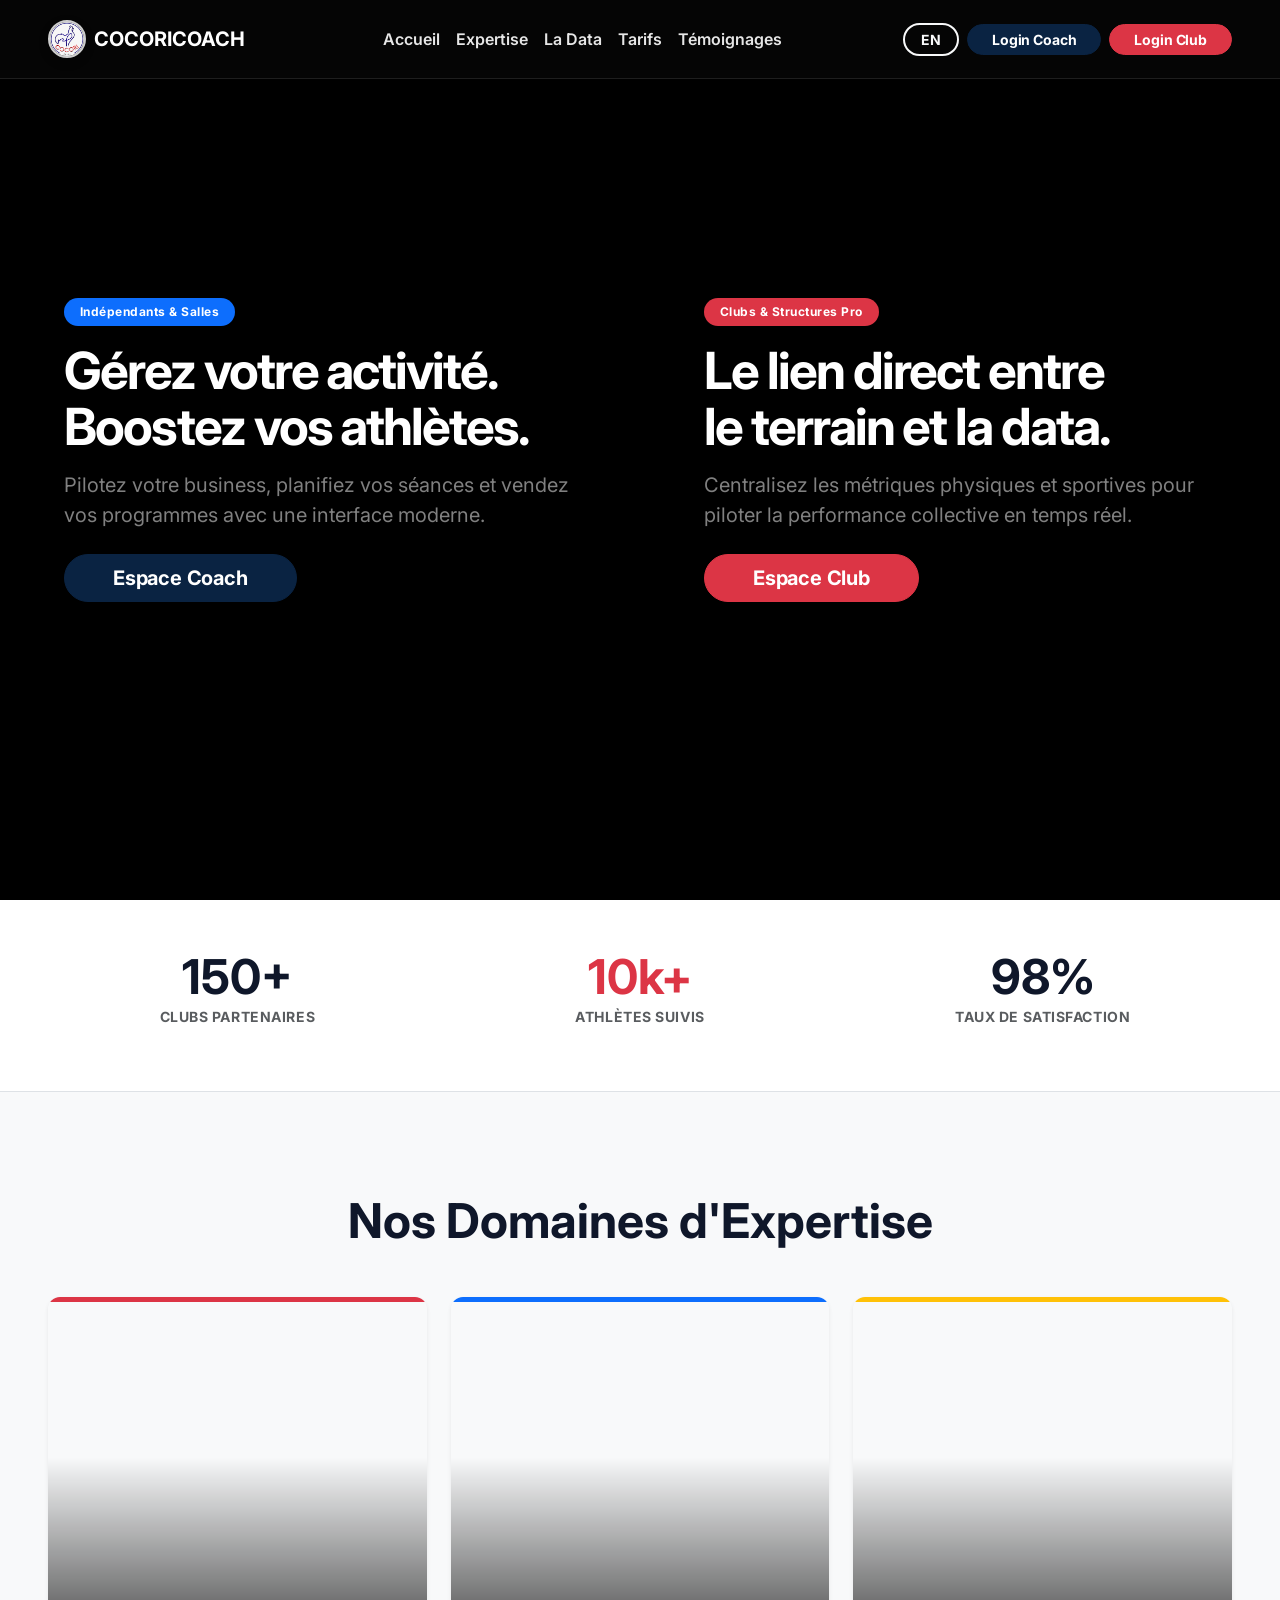
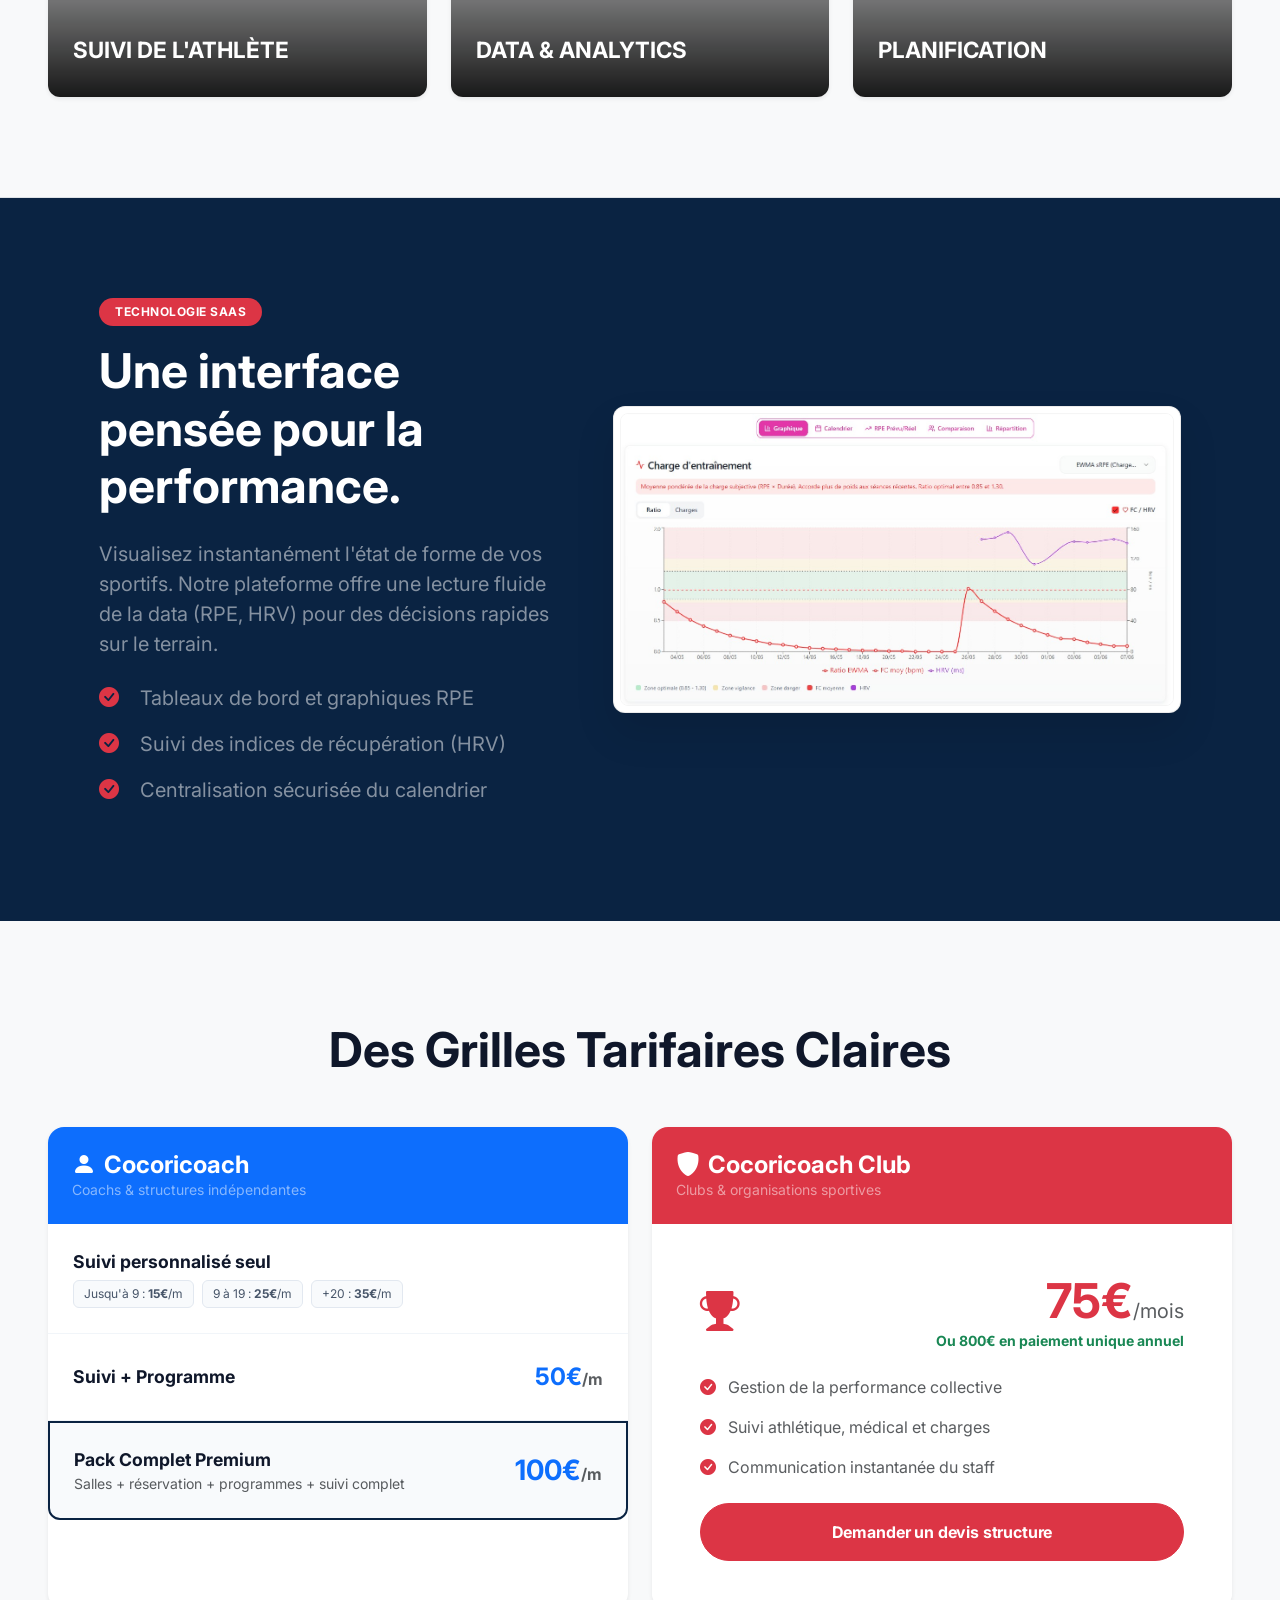
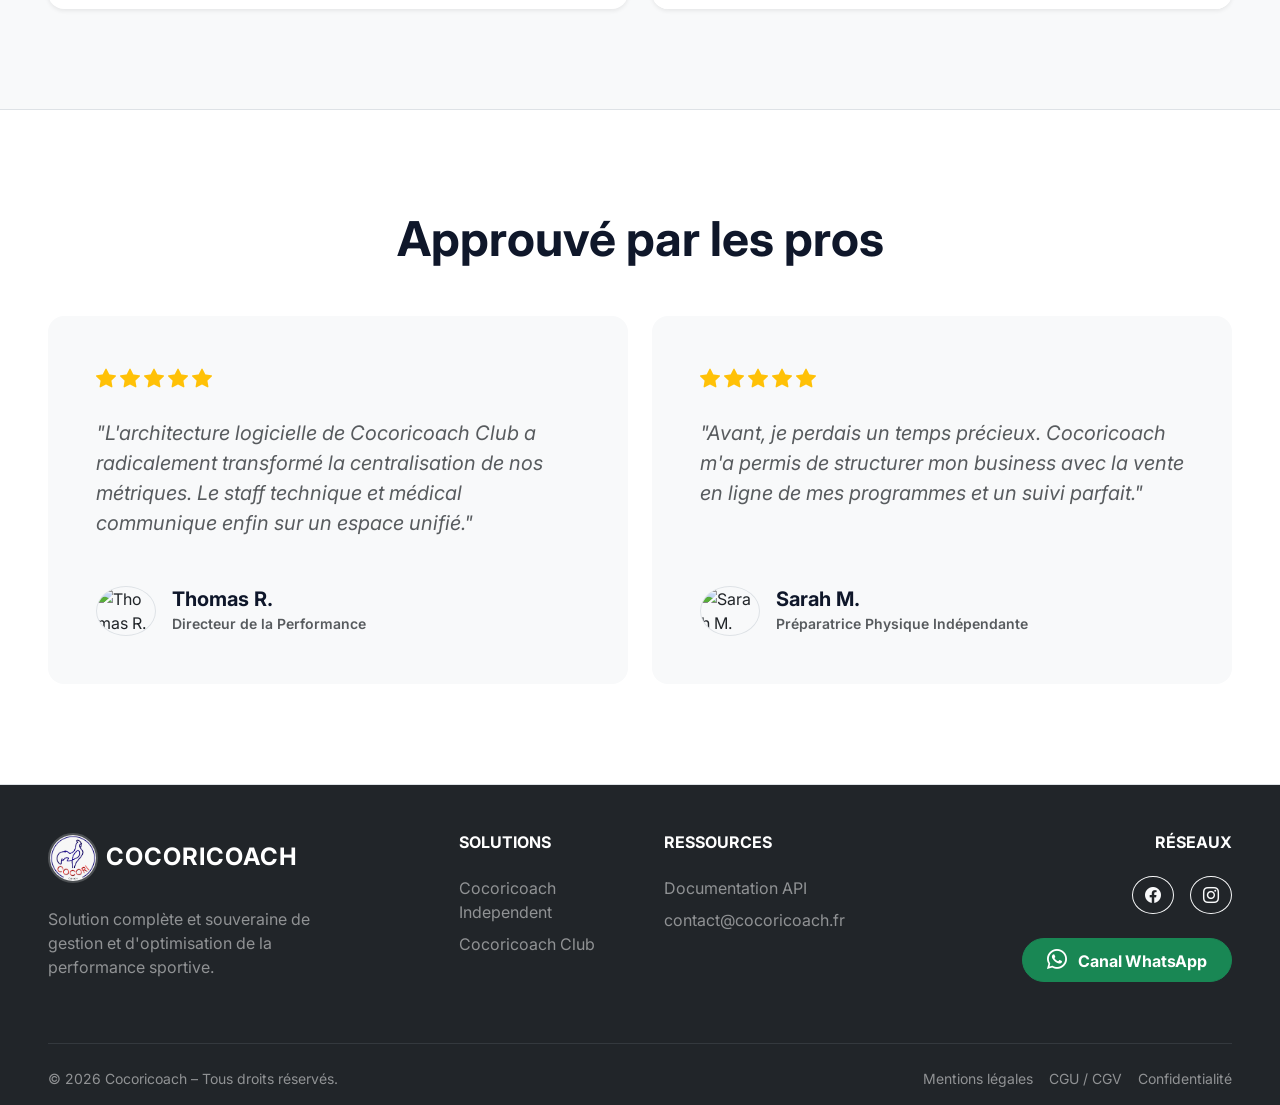
==== index.html @ 74b50252 "Update index.html" ====
<!doctype html>
<html lang="fr">
  <head>
    <meta charset="UTF-8" />
    <meta name="viewport" content="width=device-width, initial-scale=1.0" />
    <title>Cocoricoach – L'Élite de la Performance Sportive</title>
    <link href="https://cdn.jsdelivr.net/npm/bootstrap@5.3.3/dist/css/bootstrap.min.css" rel="stylesheet"/>
    <link rel="stylesheet" href="https://cdn.jsdelivr.net/npm/bootstrap-icons@1.11.3/font/bootstrap-icons.min.css"/>
    <link href="https://unpkg.com/aos@2.3.1/dist/aos.css" rel="stylesheet"/>
    <link rel="stylesheet" href="Cocoricoach.css"/>
  </head>
  <body data-bs-spy="scroll" data-bs-target="#navbar-example">
    <nav id="navbar-example" class="navbar navbar-expand-xl navbar-light fixed-top glass-nav">
      <div class="container-fluid px-4 px-lg-5">
        <a class="navbar-brand fw-bold d-flex align-items-center gap-2" href="#accueil">
          <img src="Cocoricoach_logo.jpeg" alt="Logo" height="38" class="navbar-logo rounded-circle"/>
          <span class="brand-text text-white">COCORICOACH</span>
        </a>
        <button class="navbar-toggler border-0 shadow-none" type="button" data-bs-toggle="collapse" data-bs-target="#navbarNav">
          <span class="navbar-toggler-icon"></span>
        </button>
        <div class="collapse navbar-collapse" id="navbarNav">
          <ul class="navbar-nav mx-auto fw-semibold">
            <li class="nav-item"><a class="nav-link" href="#accueil">Accueil</a></li>
            <li class="nav-item"><a class="nav-link" href="#expertise">Expertise</a></li>
            <li class="nav-item"><a class="nav-link" href="#dashboard">La Data</a></li>
            <li class="nav-item"><a class="nav-link" href="#pricing">Tarifs</a></li>
            <li class="nav-item"><a class="nav-link" href="#temoignages">Témoignages</a></li>
          </ul>
          <div class="d-flex align-items-center gap-2 mt-3 mt-xl-0 flex-wrap">
            <button class="btn btn-outline-dark btn-sm rounded-pill fw-bold px-3 border-2 d-xl-none d-block">FR | EN</button>
            <button class="btn btn-outline-light btn-sm rounded-pill fw-bold px-3 border-2 d-none d-xl-block" id="langToggle">EN</button>
            <a href="https://cocoricoach.com/" target="_blank" class="btn btn-primary rounded-pill px-4 btn-france btn-sm fw-bold">Login Coach</a>
            <a href="https://cocoricoachclub.com/auth" target="_blank" class="btn btn-danger rounded-pill px-4 btn-sm fw-bold">Login Club</a>
          </div>
        </div>
      </div>
    </nav>

    <section id="accueil" class="portal-hero-container">
      <div class="portal-wing">
        <video playsinline autoplay muted loop class="portal-bg-video">
          <source src="Video_Coach.mp4" type="video/mp4" />
        </video>
        <div class="overlay-dark"></div>
        <div class="portal-wing-content">
          <span class="badge bg-primary text-white rounded-pill px-3 py-2 mb-3 tracking-wide">Indépendants & Salles</span>
          <h2 class="fw-bold text-white mb-3 hero-headline">Gérez votre activité.<br />Boostez vos athlètes.</h2>
          <p class="fs-5 text-white-50 mb-4 description-text">Pilotez votre business, planifiez vos séances et vendez vos programmes avec une interface moderne.</p>
          <a href="page-cocoricoach.html" class="btn btn-primary btn-lg rounded-pill px-5 fw-bold btn-france">Espace Coach</a>
        </div>
      </div>

      <div class="portal-wing">
        <video playsinline autoplay muted loop class="portal-bg-video">
          <source src="Video1.mp4" type="video/mp4" />
        </video>
        <div class="overlay-dark"></div>
        <div class="portal-wing-content">
          <span class="badge bg-danger text-white rounded-pill px-3 py-2 mb-3 tracking-wide">Clubs & Structures Pro</span>
          <h2 class="fw-bold text-white mb-3 hero-headline">Le lien direct entre<br />le terrain et la data.</h2>
          <p class="fs-5 text-white-50 mb-4 description-text">Centralisez les métriques physiques et sportives pour piloter la performance collective en temps réel.</p>
          <a href="page-cocoricoach-club.html" class="btn btn-danger btn-lg rounded-pill px-5 fw-bold">Espace Club</a>
        </div>
      </div>
    </section>

    <section class="py-5 bg-white border-bottom">
      <div class="container-fluid px-4 px-lg-5">
        <div class="row g-4 text-center justify-content-center">
          <div class="col-md-4 col-sm-6" data-aos="zoom-in">
            <h3 class="display-5 fw-bold text-primary-dark mb-0">150+</h3>
            <p class="text-muted text-uppercase tracking-wide small fw-bold">Clubs Partenaires</p>
          </div>
          <div class="col-md-4 col-sm-6" data-aos="zoom-in" data-aos-delay="100">
            <h3 class="display-5 fw-bold text-danger mb-0">10k+</h3>
            <p class="text-muted text-uppercase tracking-wide small fw-bold">Athlètes Suivis</p>
          </div>
          <div class="col-md-4 col-sm-6" data-aos="zoom-in" data-aos-delay="200">
            <h3 class="display-5 fw-bold text-primary-dark mb-0">98%</h3>
            <p class="text-muted text-uppercase tracking-wide small fw-bold">Taux de Satisfaction</p>
          </div>
        </div>
      </div>
    </section>

    <section id="expertise" class="py-6 bg-light border-bottom">
      <div class="container-fluid px-4 px-lg-5">
        <div class="text-center mb-5 mx-auto max-width-text" data-aos="fade-up">
          <h2 class="display-5 fw-bold text-primary-dark">Nos Domaines d'Expertise</h2>
        </div>
        <div class="row g-4 justify-content-center">
          <div class="col-xl-4 col-md-6" data-aos="fade-up">
            <div class="catapult-card shadow-sm" style="background-image: url(&quot;https://images.unsplash.com/photo-1518622358385-8ea7d0794bf6?q=80&w=800&auto=format&fit=crop&quot;);">
              <div class="catapult-border bg-danger"></div>
              <div class="catapult-gradient"></div>
              <h4 class="catapult-title">SUIVI DE L'ATHLÈTE</h4>
            </div>
          </div>
          <div class="col-xl-4 col-md-6" data-aos="fade-up" data-aos-delay="100">
            <div class="catapult-card shadow-sm" style="background-image: url(&quot;https://images.unsplash.com/photo-1551288049-bebda4e38f71?q=80&w=800&auto=format&fit=crop&quot;);">
              <div class="catapult-border bg-primary"></div>
              <div class="catapult-gradient"></div>
              <h4 class="catapult-title">DATA & ANALYTICS</h4>
            </div>
          </div>
          <div class="col-xl-4 col-md-6" data-aos="fade-up" data-aos-delay="200">
            <div class="catapult-card shadow-sm" style="background-image: url(&quot;https://images.unsplash.com/photo-1526232761682-d26e03ac148e?q=80&w=800&auto=format&fit=crop&quot;);">
              <div class="catapult-border bg-warning"></div>
              <div class="catapult-gradient"></div>
              <h4 class="catapult-title">PLANIFICATION</h4>
            </div>
          </div>
        </div>
      </div>
    </section>

    <section id="dashboard" class="py-6 text-white" style="background-color: var(--primary-blue)">
      <div class="container-fluid px-4 px-lg-5">
        <div class="row align-items-center g-5 justify-content-center">
          <div class="col-xl-5 col-lg-6" data-aos="fade-right">
            <span class="badge bg-danger rounded-pill px-3 py-2 mb-3 text-uppercase tracking-wide">Technologie SaaS</span>
            <h2 class="display-5 fw-bold mb-4">Une interface pensée pour la performance.</h2>
            <p class="fs-5 text-white-50 mb-4">
              Visualisez instantanément l'état de forme de vos sportifs. Notre plateforme offre une lecture fluide de la data (RPE, HRV) pour des décisions rapides sur le terrain.
            </p>
            <ul class="list-unstyled text-white-50 fs-5">
              <li class="mb-3"><i class="bi bi-check-circle-fill text-danger me-3"></i> Tableaux de bord et graphiques RPE</li>
              <li class="mb-3"><i class="bi bi-check-circle-fill text-danger me-3"></i> Suivi des indices de récupération (HRV)</li>
              <li><i class="bi bi-check-circle-fill text-danger me-3"></i> Centralisation sécurisée du calendrier</li>
            </ul>
          </div>
          <div class="col-xl-6 col-lg-6" data-aos="fade-left">
            <div class="dashboard-mockup">
              <img src="Images/dashboard-rpe.jpg" class="img-fluid" alt="Dashboard RPE Analytics"/>
            </div>
          </div>
        </div>
      </div>
    </section>

    <section id="pricing" class="py-6 bg-light border-bottom">
      <div class="container-fluid px-4 px-lg-5">
        <div class="text-center mb-5 mx-auto" data-aos="fade-up">
          <h2 class="display-5 fw-bold text-primary-dark">Des Grilles Tarifaires Claires</h2>
        </div>
        <div class="row g-4 justify-content-center align-items-stretch">
          <div class="col-xl-6 col-lg-12" data-aos="fade-right">
            <div class="card border-0 shadow-sm rounded-4 h-100 overflow-hidden">
              <div class="pricing-col-header bg-primary p-4 text-white">
                <h3 class="fw-bold fs-4 mb-0"><i class="bi bi-person-fill me-2"></i>Cocoricoach</h3>
                <p class="mb-0 text-white-50 small">Coachs & structures indépendantes</p>
              </div>
              <div class="card-body p-0">
                <div class="pricing-row-item">
                  <div>
                    <div class="pricing-row-name">Suivi personnalisé seul</div>
                    <div class="pricing-athlete-badges">
                      <span>Jusqu'à 9 : <strong>15€</strong>/m</span>
                      <span>9 à 19 : <strong>25€</strong>/m</span>
                      <span>+20 : <strong>35€</strong>/m</span>
                    </div>
                  </div>
                </div>
                <div class="pricing-row-item">
                  <div><div class="pricing-row-name">Suivi + Programme</div></div>
                  <div class="fs-4 fw-bold text-primary">50€<span class="fs-6 text-muted font-normal">/m</span></div>
                </div>
                <div class="pricing-row-item pricing-row-featured p-4">
                  <div>
                    <div class="pricing-row-name text-primary-dark">Pack Complet Premium</div>
                    <div class="text-muted small">Salles + réservation + programmes + suivi complet</div>
                  </div>
                  <div class="fs-3 fw-bold text-primary">100€<span class="fs-6 text-muted font-normal">/m</span></div>
                </div>
              </div>
            </div>
          </div>

          <div class="col-xl-6 col-lg-12" data-aos="fade-left">
            <div class="card border-0 shadow-sm rounded-4 h-100 overflow-hidden">
              <div class="pricing-col-header bg-danger p-4 text-white">
                <h3 class="fw-bold fs-4 mb-0"><i class="bi bi-shield-fill me-2"></i>Cocoricoach Club</h3>
                <p class="mb-0 text-white-50 small">Clubs & organisations sportives</p>
              </div>
              <div class="p-5 bg-white d-flex flex-column h-100 justify-content-between">
                <div>
                  <div class="d-flex align-items-center justify-content-between flex-wrap mb-4">
                    <div class="fs-1 text-danger"><i class="bi bi-trophy-fill"></i></div>
                    <div class="text-xl-end text-start">
                      <h4 class="display-5 fw-bold text-danger mb-0">75€<span class="fs-5 text-muted fw-normal">/mois</span></h4>
                      <p class="text-success small fw-bold mb-0">Ou 800€ en paiement unique annuel</p>
                    </div>
                  </div>
                  <ul class="list-unstyled text-muted fs-6 mb-4">
                    <li class="mb-3"><i class="bi bi-check-circle-fill text-danger me-2"></i> Gestion de la performance collective</li>
                    <li class="mb-3"><i class="bi bi-check-circle-fill text-danger me-2"></i> Suivi athlétique, médical et charges</li>
                    <li><i class="bi bi-check-circle-fill text-danger me-2"></i> Communication instantanée du staff</li>
                  </ul>
                </div>
                <a href="#contact" class="btn btn-danger rounded-pill w-100 py-3 fw-bold">Demander un devis structure</a>
              </div>
            </div>
          </div>
        </div>
      </div>
    </section>

    <section id="temoignages" class="py-6 bg-white border-bottom">
      <div class="container-fluid px-4 px-lg-5">
        <div class="text-center mb-5 mx-auto" data-aos="fade-up">
          <h2 class="display-5 fw-bold text-primary-dark">Approuvé par les pros</h2>
        </div>
        <div class="row g-4">
          <div class="col-lg-6" data-aos="zoom-in">
            <div class="card border-0 bg-light p-5 h-100 rounded-4 testimonial-card">
              <div class="d-flex mb-4 text-warning fs-5">
                <i class="bi bi-star-fill me-1"></i><i class="bi bi-star-fill me-1"></i><i class="bi bi-star-fill me-1"></i><i class="bi bi-star-fill me-1"></i><i class="bi bi-star-fill"></i>
              </div>
              <p class="fst-italic text-muted fs-5 mb-5">
                "L'architecture logicielle de Cocoricoach Club a radicalement transformé la centralisation de nos métriques. Le staff technique et médical communique enfin sur un espace unifié."
              </p>
              <div class="d-flex align-items-center mt-auto">
                <img src="https://images.unsplash.com/photo-1500648767791-00dcc994a43e?w=120&h=120&fit=crop" class="rounded-circle me-3 border" width="60" alt="Thomas R."/>
                <div>
                  <h6 class="mb-0 fw-bold fs-5 text-primary-dark">Thomas R.</h6>
                  <span class="text-muted small fw-semibold">Directeur de la Performance</span>
                </div>
              </div>
            </div>
          </div>
          <div class="col-lg-6" data-aos="zoom-in" data-aos-delay="100">
            <div class="card border-0 bg-light p-5 h-100 rounded-4 testimonial-card">
              <div class="d-flex mb-4 text-warning fs-5">
                <i class="bi bi-star-fill me-1"></i><i class="bi bi-star-fill me-1"></i><i class="bi bi-star-fill me-1"></i><i class="bi bi-star-fill me-1"></i><i class="bi bi-star-fill"></i>
              </div>
              <p class="fst-italic text-muted fs-5 mb-5">
                "Avant, je perdais un temps précieux. Cocoricoach m'a permis de structurer mon business avec la vente en ligne de mes programmes et un suivi parfait."
              </p>
              <div class="d-flex align-items-center mt-auto">
                <img src="https://images.unsplash.com/photo-1494790108377-be9c29b29330?w=120&h=120&fit=crop" class="rounded-circle me-3 border" width="60" alt="Sarah M."/>
                <div>
                  <h6 class="mb-0 fw-bold fs-5 text-primary-dark">Sarah M.</h6>
                  <span class="text-muted small fw-semibold">Préparatrice Physique Indépendante</span>
                </div>
              </div>
            </div>
          </div>
        </div>
      </div>
    </section>

    <footer id="contact" class="bg-dark text-white pt-5 pb-3">
      <div class="container-fluid px-4 px-lg-5">
        <div class="row mb-5 g-5">
          <div class="col-xl-4">
            <div class="d-flex align-items-center gap-2 mb-4">
              <img src="Cocoricoach_logo.jpeg" alt="Logo" height="50" class="rounded-circle footer-logo"/>
              <h4 class="fw-bold text-white mb-0 tracking-wide">COCORICOACH</h4>
            </div>
            <p class="text-white-50 pe-xl-5">Solution complète et souveraine de gestion et d'optimisation de la performance sportive.</p>
          </div>
          <div class="col-xl-2 col-md-4 col-sm-6">
            <h6 class="fw-bold mb-4 text-uppercase tracking-wider text-white">Solutions</h6>
            <ul class="list-unstyled">
              <li class="mb-2"><a href="page-cocoricoach.html" class="text-white-50 text-decoration-none">Cocoricoach Independent</a></li>
              <li class="mb-2"><a href="page-cocoricoach-club.html" class="text-white-50 text-decoration-none">Cocoricoach Club</a></li>
            </ul>
          </div>
          <div class="col-xl-2 col-md-4 col-sm-6">
            <h6 class="fw-bold mb-4 text-uppercase tracking-wider text-white">Ressources</h6>
            <ul class="list-unstyled">
              <li class="mb-2"><a href="#" class="text-white-50 text-decoration-none">Documentation API</a></li>
              <li class="mb-2"><a href="mailto:contact@cocoricoach.fr" class="text-white-50 text-decoration-none">contact@cocoricoach.fr</a></li>
            </ul>
          </div>
          <div class="col-xl-4 col-md-4 col-sm-12 text-xl-end">
            <h6 class="fw-bold mb-4 text-uppercase tracking-wider text-white">Réseaux</h6>
            <div class="d-flex gap-3 mb-4 justify-content-xl-end">
              <a href="#" class="btn btn-outline-light rounded-circle"><i class="bi bi-facebook"></i></a>
              <a href="#" class="btn btn-outline-light rounded-circle"><i class="bi bi-instagram"></i></a>
            </div>
            <a href="https://wa.me/33600000000" target="_blank" class="btn btn-success rounded-pill px-4 fw-bold">
              <i class="bi bi-whatsapp me-2 fs-5"></i> Canal WhatsApp
            </a>
          </div>
        </div>
        <hr class="border-secondary opacity-25" />
        <div class="d-flex flex-column flex-md-row justify-content-between align-items-center gap-3 mt-4 text-white-50 small">
          <p class="mb-0">© 2026 Cocoricoach – Tous droits réservés.</p>
          <div class="d-flex gap-3 flex-wrap">
            <a href="#" class="text-white-50 text-decoration-none">Mentions légales</a>
            <a href="#" class="text-white-50 text-decoration-none">CGU / CGV</a>
            <a href="#" class="text-white-50 text-decoration-none">Confidentialité</a>
          </div>
        </div>
      </div>
    </footer>

    <script src="https://cdn.jsdelivr.net/npm/bootstrap@5.3.3/dist/js/bootstrap.bundle.min.js"></script>
    <script src="https://unpkg.com/aos@2.3.1/dist/aos.js"></script>
    <script src="script.js"></script>
  </body>
</html>
---- Cocoricoach.css ----
/* ============ ARCHITECTURE SAAS PREMIUM ============ */
@import url("https://fonts.googleapis.com/css2?family=Inter:wght@300;400;500;600;700;800&display=swap");

:root {
  --primary-blue: #0a2342;
  --primary-red: #c8102e;
  --primary-dark: #0f172a;
  --font-main: "Inter", sans-serif;
  --transition-smooth: all 0.3s ease;
}

body {
  font-family: var(--font-main);
  color: #334155;
  background-color: #f8fafc;
  overflow-x: hidden;
  -webkit-font-smoothing: antialiased;
}

.py-6 {
  padding: 100px 0;
}
.text-primary-dark {
  color: var(--primary-dark) !important;
}
.tracking-wide {
  letter-spacing: 0.04em;
}
.max-width-text {
  max-width: 750px;
}

/* ============ BOUTONS ============ */
.btn {
  letter-spacing: -0.01em;
  transition: var(--transition-smooth);
}
.btn-france {
  background-color: var(--primary-blue);
  border-color: var(--primary-blue);
  color: white;
}
.btn-france:hover {
  background-color: #051324 !important;
  color: white !important;
  transform: translateY(-2px);
  box-shadow: 0 8px 20px rgba(10, 35, 66, 0.2);
}
.btn-danger:hover {
  background-color: #940c22 !important;
  transform: translateY(-2px);
  box-shadow: 0 8px 20px rgba(200, 16, 46, 0.2);
}

/* ============ NAVBAR ============ */
.glass-nav {
  background: rgba(255, 255, 255, 0.02);
  backdrop-filter: blur(15px);
  border-bottom: 1px solid rgba(255, 255, 255, 0.1);
  padding: 15px 0;
  transition: var(--transition-smooth);
}
.glass-nav .nav-link {
  color: rgba(255, 255, 255, 0.9) !important;
}
.glass-nav .nav-link:hover {
  color: white !important;
}
.navbar.bg-white {
  padding: 12px 0;
  border-bottom: 1px solid rgba(0, 0, 0, 0.05);
}
.navbar-logo {
  border: 2px solid rgba(255, 255, 255, 0.8);
  box-shadow: 0 4px 12px rgba(0, 0, 0, 0.1);
}

/* ============ PORTAIL ACCUEIL (RESPONSIVE SPLIT SCREEN) ============ */
.portal-hero-container {
  height: 100vh;
  min-height: 650px;
  background-color: #000;
  display: flex;
  flex-direction: row;
}

.portal-wing {
  height: 100%;
  flex: 1;
  display: flex;
  align-items: center;
  justify-content: center;
  transition: flex var(--transition-smooth);
  position: relative;
  overflow: hidden;
}

.portal-bg-video,
.hero-canvas-video {
  position: absolute;
  top: 50%;
  left: 50%;
  min-width: 100%;
  min-height: 100%;
  transform: translate(-50%, -50%);
  object-fit: cover;
  z-index: 0;
}

.overlay-dark {
  position: absolute;
  inset: 0;
  background: linear-gradient(
    to bottom,
    rgba(0, 0, 0, 0.2) 0%,
    rgba(0, 0, 0, 0.8) 100%
  );
  z-index: 1;
  transition: var(--transition-smooth);
}

.portal-wing-content {
  position: relative;
  z-index: 2;
  width: 100%;
  padding: 0 10%;
  text-align: left;
}

.hero-headline {
  font-size: clamp(2rem, 4vw, 3.5rem);
  line-height: 1.1;
  letter-spacing: -0.04em;
}

@media (min-width: 992px) {
  .portal-hero-container:hover .portal-wing:not(:hover) {
    flex: 0.85;
  }
  .portal-hero-container:hover .portal-wing:hover {
    flex: 1.15;
  }
  .portal-wing:hover .overlay-dark {
    opacity: 0.6;
  }
}

/* ============ EXPERTISE & MOCKUPS ============ */
.catapult-card {
  height: 400px;
  background-size: cover;
  background-position: center;
  position: relative;
  border-radius: 12px;
  overflow: hidden;
}
.catapult-gradient {
  position: absolute;
  inset: 0;
  background: linear-gradient(
    to top,
    rgba(0, 0, 0, 0.9) 0%,
    rgba(0, 0, 0, 0) 60%
  );
}
.catapult-title {
  position: absolute;
  bottom: 25px;
  left: 25px;
  right: 25px;
  color: white;
  font-weight: 700;
  font-size: 1.4rem;
  z-index: 2;
}
/* Petite barre colorée en haut de chaque carte expertise */
.catapult-border {
  position: absolute;
  top: 0;
  left: 0;
  right: 0;
  height: 5px;
  z-index: 3;
}

/* Images de l'application réelles (Bordure pro SaaS) */
.dashboard-mockup {
  border-radius: 12px;
  background: #ffffff;
  padding: 6px;
  border: 1px solid rgba(0, 0, 0, 0.08);
  box-shadow: 0 20px 40px rgba(0, 0, 0, 0.1);
  transition: var(--transition-smooth);
}
.dashboard-mockup img {
  border-radius: 8px;
  border: 1px solid rgba(0, 0, 0, 0.04);
  width: 100%;
  display: block;
}

/* ============ TARIFS RESPONSIVE ============ */
.pricing-col-header {
  border-radius: 12px 12px 0 0;
}
.pricing-row-item {
  display: flex;
  align-items: center;
  justify-content: space-between;
  gap: 15px;
  border-bottom: 1px solid #f1f5f9;
  background: white;
  padding: 25px;
}
.pricing-row-item:last-of-type {
  border-bottom: none;
  border-radius: 0 0 12px 12px;
}
.pricing-row-name {
  font-weight: 700;
  color: var(--primary-dark);
  font-size: 1.1rem;
}
.pricing-athlete-badges span {
  font-size: 0.75rem;
  color: #475569;
  background: #f8fafc;
  padding: 4px 10px;
  border-radius: 6px;
  border: 1px solid #e2e8f0;
  margin: 4px 4px 0 0;
  display: inline-block;
}
.pricing-row-featured {
  background: #f8fafc;
  border: 2px solid var(--primary-blue) !important;
}

/* ============ QUI SOMMES-NOUS PAGE ============ */
.founder-card {
  background: white;
  border-radius: 24px;
  padding: 40px 32px;
  text-align: center;
  box-shadow: 0 4px 24px rgba(0, 0, 0, 0.06);
  height: 100%;
  transition: transform 0.3s ease, box-shadow 0.3s ease;
}
.founder-card:hover {
  transform: translateY(-6px);
  box-shadow: 0 12px 32px rgba(0, 0, 0, 0.1);
}
.founder-avatar {
  width: 90px;
  height: 90px;
  border-radius: 50%;
  display: flex;
  align-items: center;
  justify-content: center;
  font-size: 1.8rem;
  font-weight: 800;
  color: white;
  margin: 0 auto;
}
.founder-avatar-blue {
  background: linear-gradient(135deg, var(--primary-blue), #0040c1);
}
.founder-avatar-red {
  background: linear-gradient(135deg, var(--primary-red), #c01b2a);
}
.solution-preview {
  border-radius: 24px;
  padding: 40px 32px;
  height: 100%;
  transition: transform 0.3s ease;
}
.solution-preview:hover {
  transform: translateY(-6px);
}
.solution-preview-blue {
  background: linear-gradient(135deg, var(--primary-blue), #0040c1);
}
.solution-preview-red {
  background: linear-gradient(135deg, var(--primary-red), #c01b2a);
}
.solution-preview-icon {
  font-size: 2.5rem;
  color: rgba(255, 255, 255, 0.7);
  margin-bottom: 16px;
}
.bento-red {
  background: linear-gradient(135deg, var(--primary-red), #9c0c24) !important;
}

/* ============ FOOTER ============ */
.footer-logo {
  border: 2px solid rgba(255, 255, 255, 0.2);
  object-fit: cover;
}
.hover-white:hover {
  color: white !important;
}

/* ============ MEDIA QUERIES (MOBILES & TABLETTES) ============ */
@media (max-width: 991px) {
  .navbar-collapse {
    background: white;
    padding: 20px;
    border-radius: 12px;
    margin-top: 10px;
    box-shadow: 0 10px 25px rgba(0, 0, 0, 0.1);
  }
  .navbar-collapse .nav-link {
    color: var(--primary-dark) !important;
  }

  .portal-hero-container {
    flex-direction: column;
    height: auto;
  }
  .portal-wing {
    height: 60vh;
    min-height: 500px;
    width: 100%;
  }
  .portal-wing-content {
    text-align: center !important;
    padding: 0 5%;
  }
  .portal-wing-content .d-flex {
    justify-content: center !important;
  }

  .py-6 {
    padding: 60px 0;
  }
  .dashboard-mockup {
    margin-top: 30px;
  }
}

@media (max-width: 576px) {
  .pricing-row-item {
    flex-direction: column;
    align-items: flex-start;
  }
  .pricing-row-price {
    margin-top: 10px;
  }
}
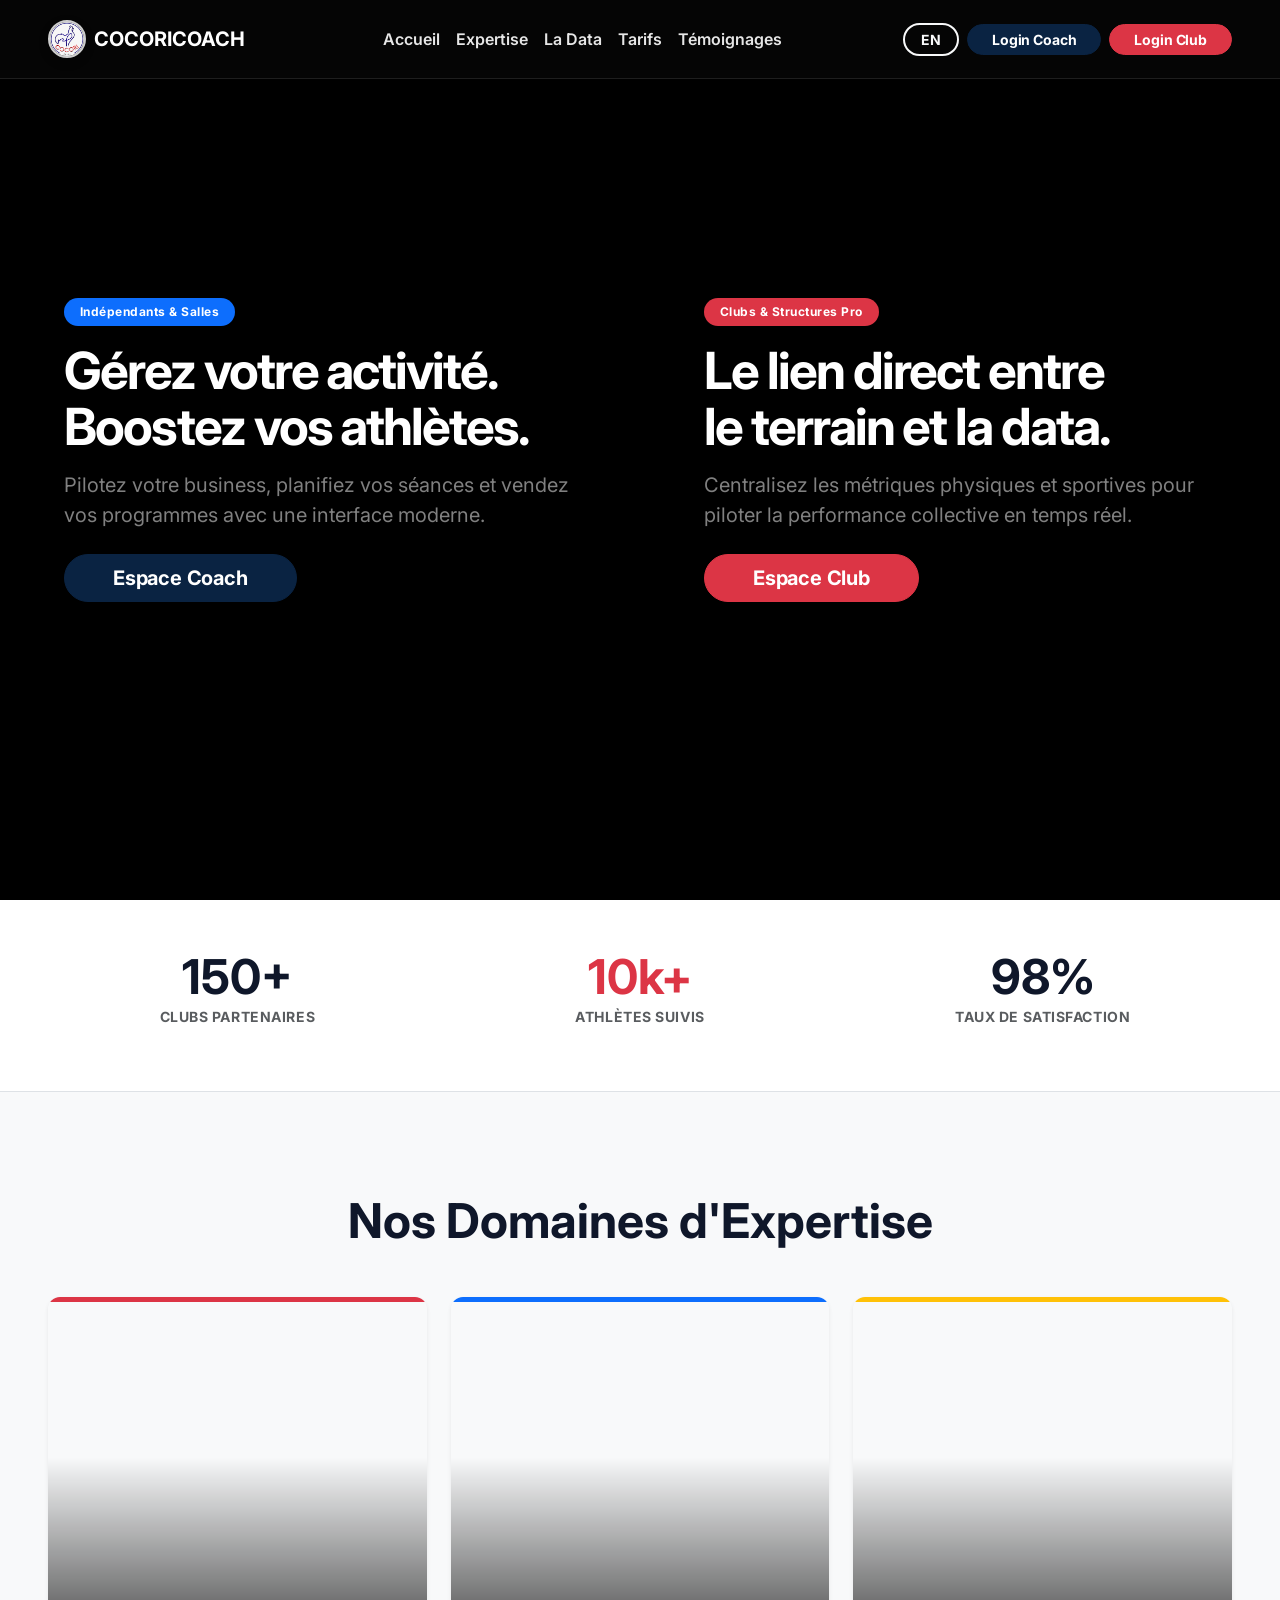
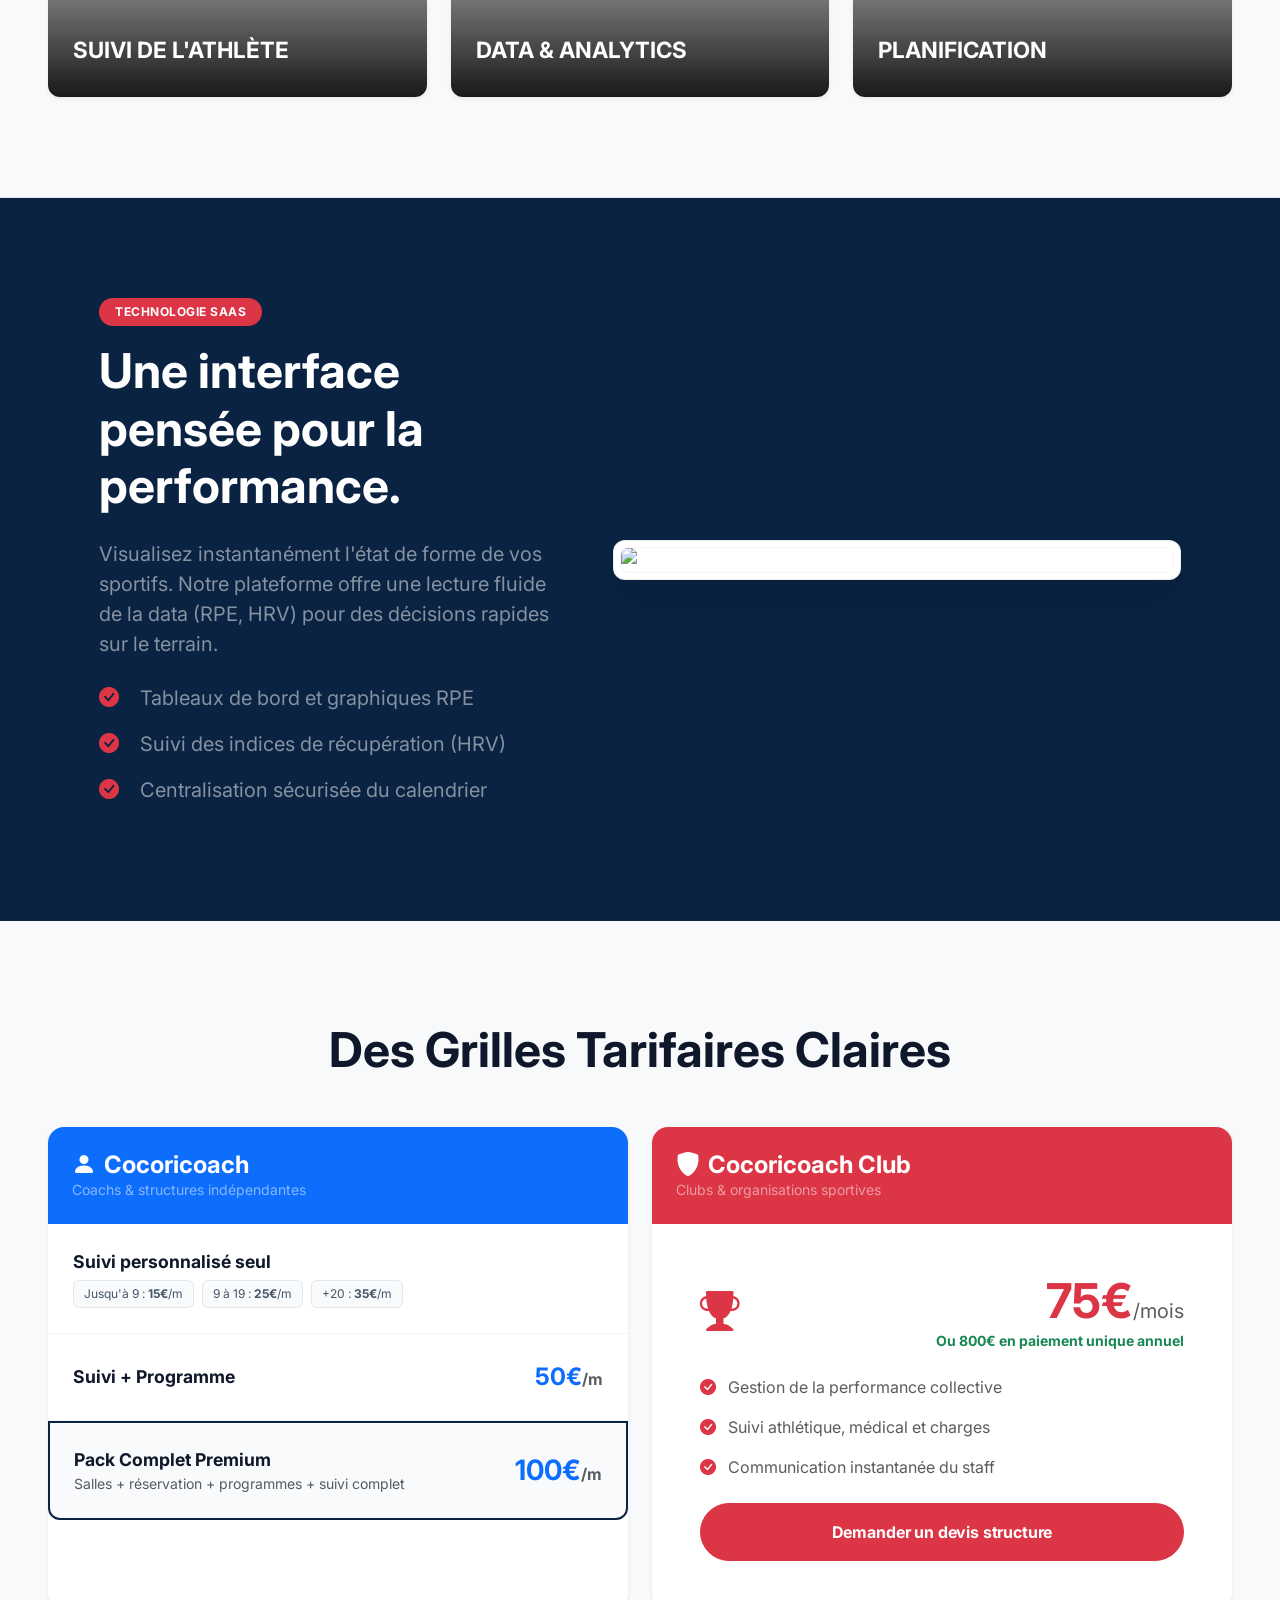
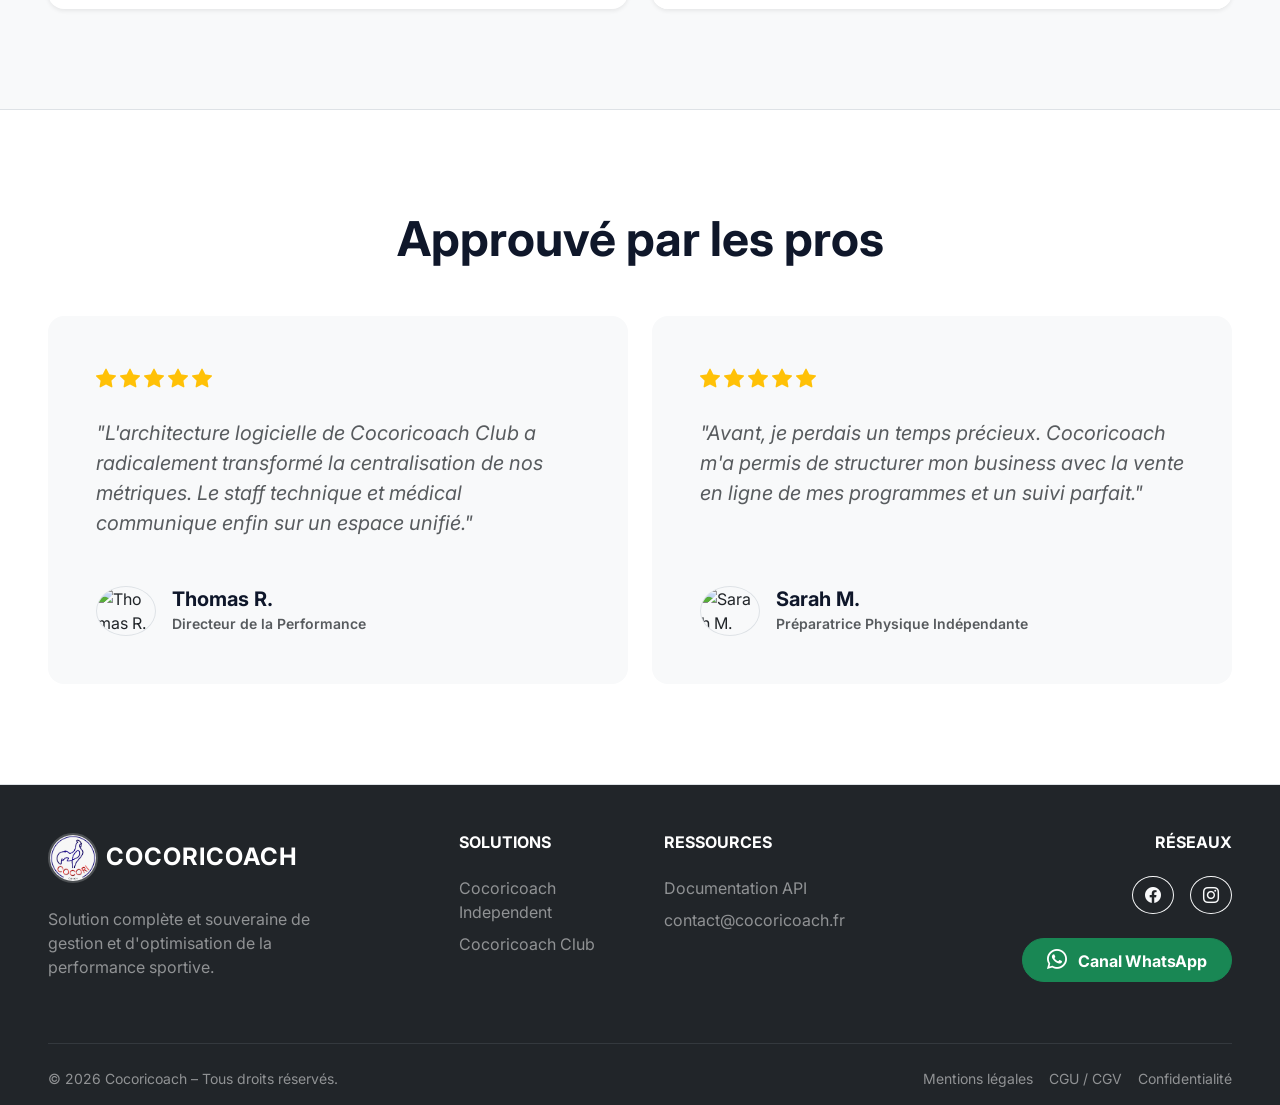
==== commit 159683a2: "Update index.html" ====
--- a/index.html
+++ b/index.html
@@ -132,7 +132,7 @@
           </div>
           <div class="col-xl-6 col-lg-6" data-aos="fade-left">
             <div class="dashboard-mockup">
-              <img src="Images/dashboard-rpe.jpg" class="img-fluid" alt="Dashboard RPE Analytics"/>
+              <img src="https://images.unsplash.com/photo-1551288049-bebda4e38f71?q=80&w=1000&auto=format&fit=crop" class="img-fluid" alt="Dashboard Analytics"/>
             </div>
           </div>
         </div>
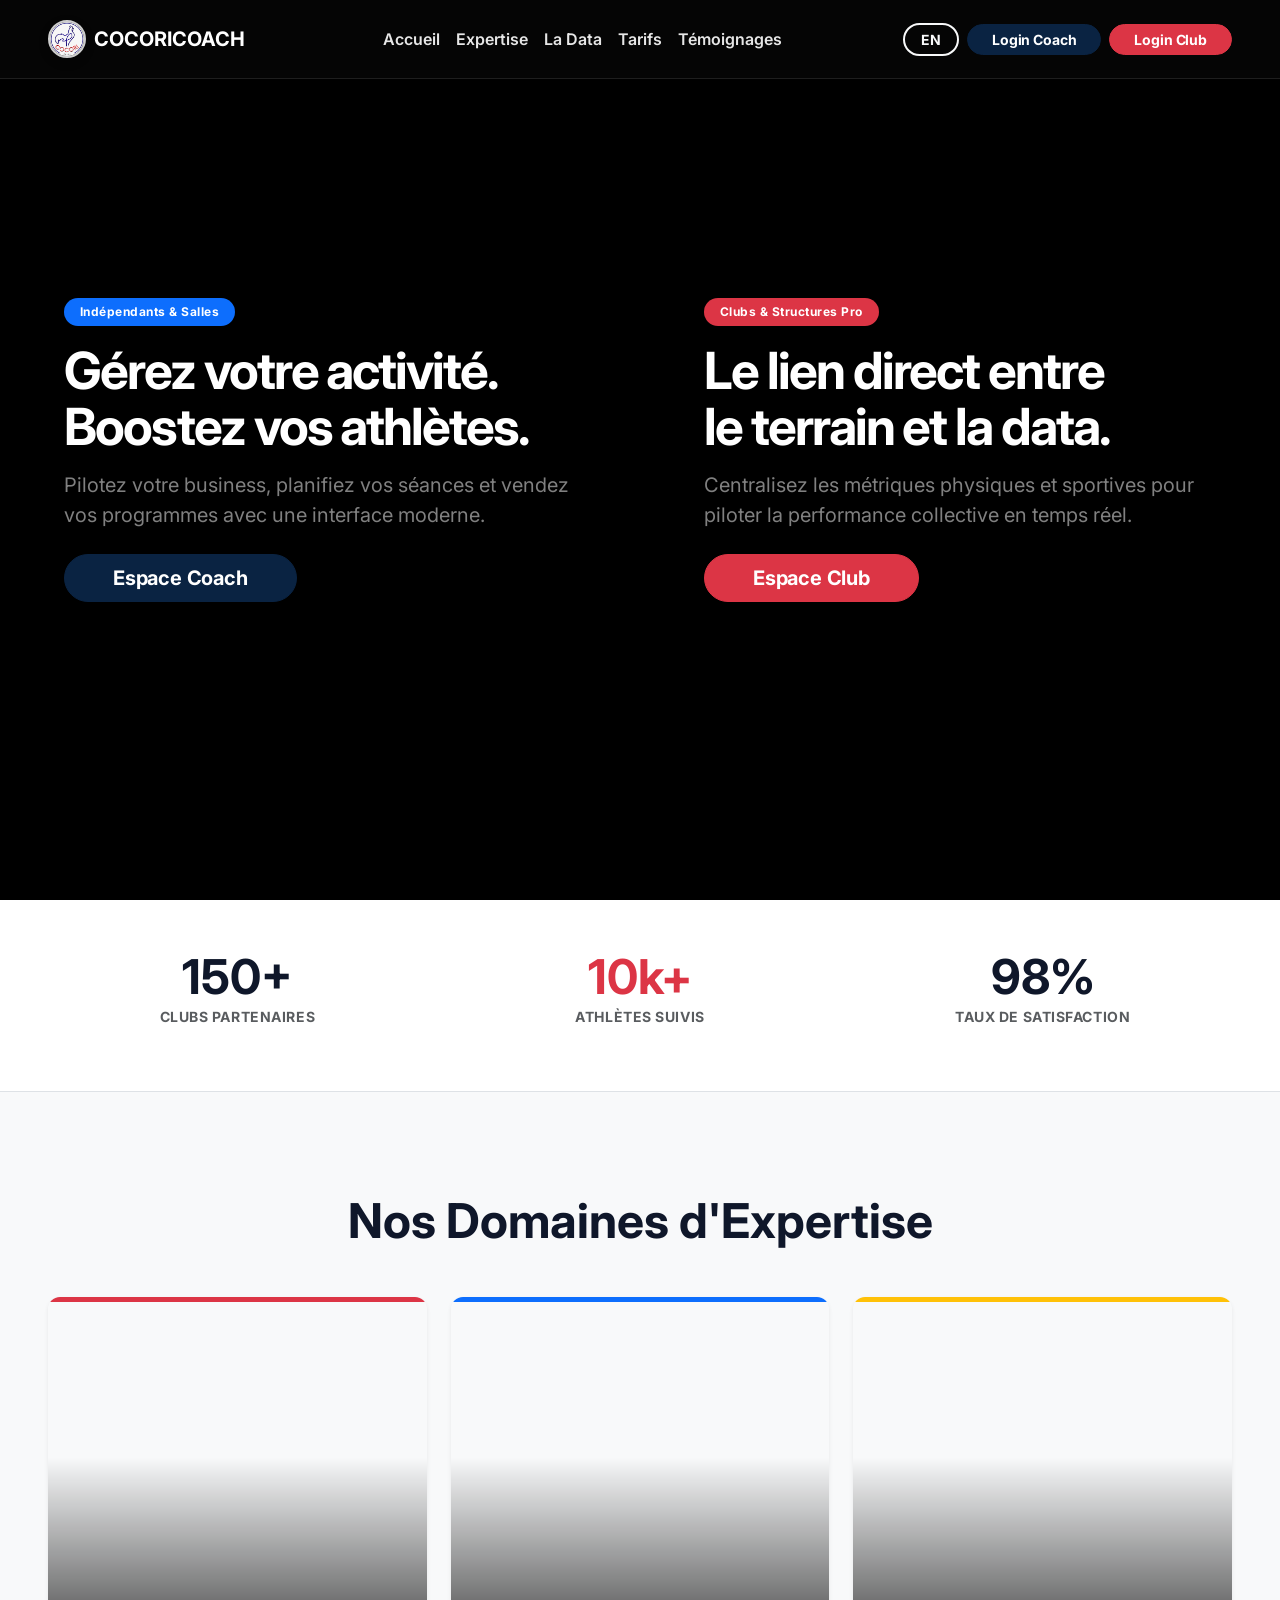
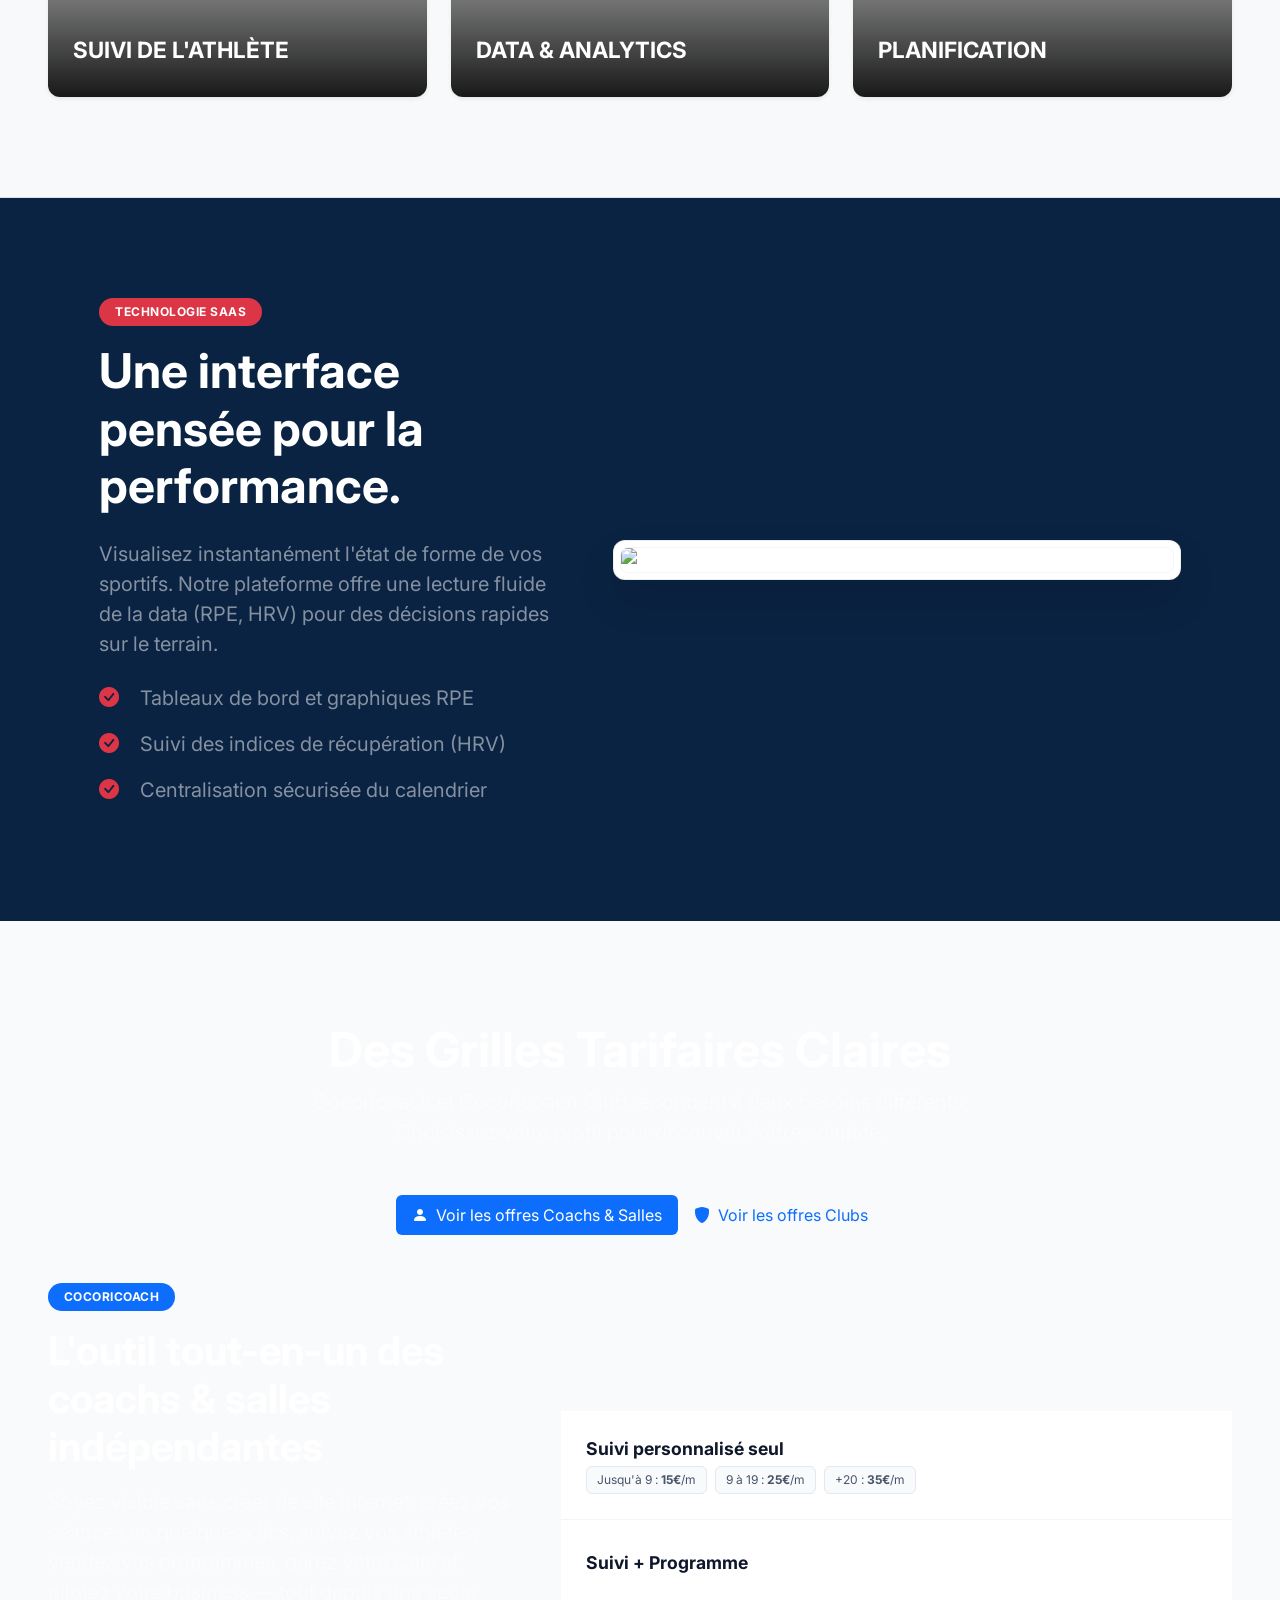
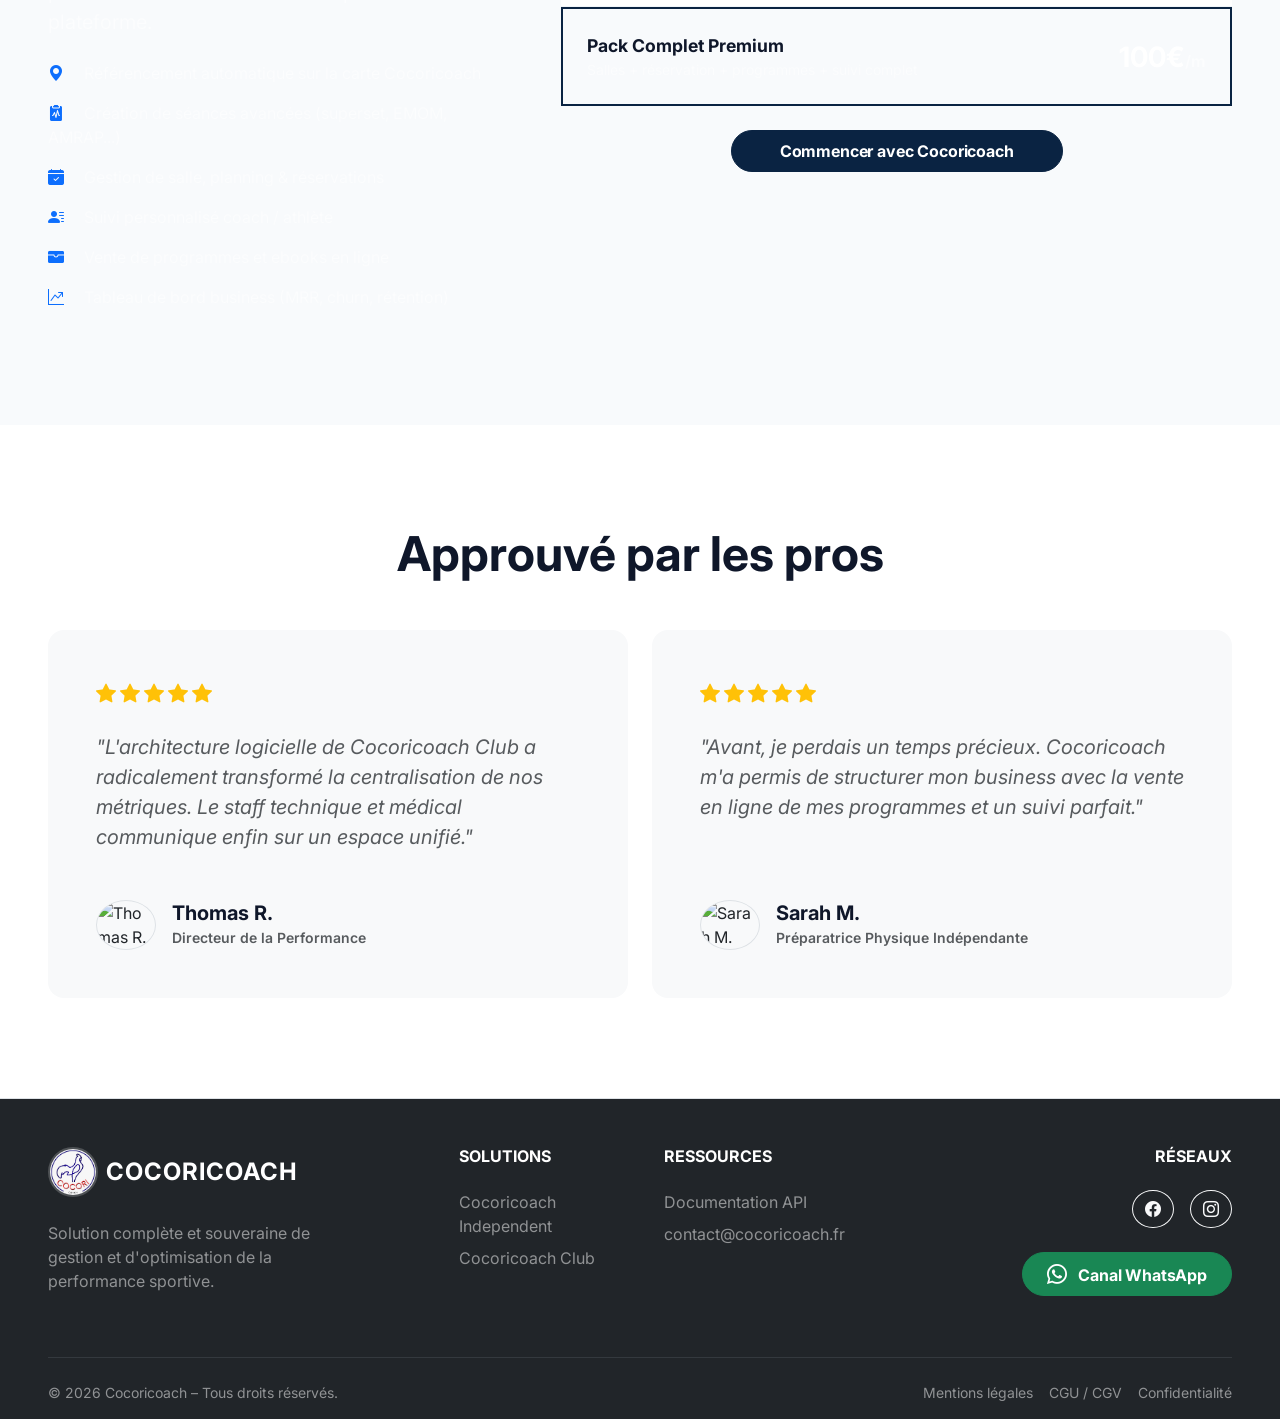
==== commit ded19776: "Update index.html" ====
--- a/index.html
+++ b/index.html
@@ -21,15 +21,15 @@
         </button>
         <div class="collapse navbar-collapse" id="navbarNav">
           <ul class="navbar-nav mx-auto fw-semibold">
-            <li class="nav-item"><a class="nav-link" href="#accueil">Accueil</a></li>
-            <li class="nav-item"><a class="nav-link" href="#expertise">Expertise</a></li>
-            <li class="nav-item"><a class="nav-link" href="#dashboard">La Data</a></li>
-            <li class="nav-item"><a class="nav-link" href="#pricing">Tarifs</a></li>
-            <li class="nav-item"><a class="nav-link" href="#temoignages">Témoignages</a></li>
+            <li class="nav-item"><a class="nav-link" href="#accueil" data-i18n="nav-accueil">Accueil</a></li>
+            <li class="nav-item"><a class="nav-link" href="#expertise" data-i18n="nav-expertise">Expertise</a></li>
+            <li class="nav-item"><a class="nav-link" href="#dashboard" data-i18n="nav-ladata">La Data</a></li>
+            <li class="nav-item"><a class="nav-link" href="#pricing" data-i18n="nav-tarifs">Tarifs</a></li>
+            <li class="nav-item"><a class="nav-link" href="#temoignages" data-i18n="nav-temoignages">Témoignages</a></li>
           </ul>
           <div class="d-flex align-items-center gap-2 mt-3 mt-xl-0 flex-wrap">
-            <button class="btn btn-outline-dark btn-sm rounded-pill fw-bold px-3 border-2 d-xl-none d-block">FR | EN</button>
-            <button class="btn btn-outline-light btn-sm rounded-pill fw-bold px-3 border-2 d-none d-xl-block" id="langToggle">EN</button>
+            <button class="btn btn-outline-dark btn-sm rounded-pill fw-bold px-3 border-2 d-xl-none d-block lang-toggle-btn">EN</button>
+            <button class="btn btn-outline-light btn-sm rounded-pill fw-bold px-3 border-2 d-none d-xl-block lang-toggle-btn">EN</button>
             <a href="https://cocoricoach.com/" target="_blank" class="btn btn-primary rounded-pill px-4 btn-france btn-sm fw-bold">Login Coach</a>
             <a href="https://cocoricoachclub.com/auth" target="_blank" class="btn btn-danger rounded-pill px-4 btn-sm fw-bold">Login Club</a>
           </div>
@@ -44,10 +44,10 @@
         </video>
         <div class="overlay-dark"></div>
         <div class="portal-wing-content">
-          <span class="badge bg-primary text-white rounded-pill px-3 py-2 mb-3 tracking-wide">Indépendants & Salles</span>
-          <h2 class="fw-bold text-white mb-3 hero-headline">Gérez votre activité.<br />Boostez vos athlètes.</h2>
-          <p class="fs-5 text-white-50 mb-4 description-text">Pilotez votre business, planifiez vos séances et vendez vos programmes avec une interface moderne.</p>
-          <a href="page-cocoricoach.html" class="btn btn-primary btn-lg rounded-pill px-5 fw-bold btn-france">Espace Coach</a>
+          <span class="badge bg-primary text-white rounded-pill px-3 py-2 mb-3 tracking-wide" data-i18n="home-badge-coach">Indépendants & Salles</span>
+          <h2 class="fw-bold text-white mb-3 hero-headline" data-i18n="home-title-coach">Gérez votre activité.<br />Boostez vos athlètes.</h2>
+          <p class="fs-5 text-white-50 mb-4 description-text" data-i18n="home-desc-coach">Pilotez votre business, planifiez vos séances et vendez vos programmes avec une interface moderne.</p>
+          <a href="page-cocoricoach.html" class="btn btn-primary btn-lg rounded-pill px-5 fw-bold btn-france" data-i18n="home-cta-coach">Espace Coach</a>
         </div>
       </div>
 
@@ -57,10 +57,10 @@
         </video>
         <div class="overlay-dark"></div>
         <div class="portal-wing-content">
-          <span class="badge bg-danger text-white rounded-pill px-3 py-2 mb-3 tracking-wide">Clubs & Structures Pro</span>
-          <h2 class="fw-bold text-white mb-3 hero-headline">Le lien direct entre<br />le terrain et la data.</h2>
-          <p class="fs-5 text-white-50 mb-4 description-text">Centralisez les métriques physiques et sportives pour piloter la performance collective en temps réel.</p>
-          <a href="page-cocoricoach-club.html" class="btn btn-danger btn-lg rounded-pill px-5 fw-bold">Espace Club</a>
+          <span class="badge bg-danger text-white rounded-pill px-3 py-2 mb-3 tracking-wide" data-i18n="home-badge-club">Clubs & Structures Pro</span>
+          <h2 class="fw-bold text-white mb-3 hero-headline" data-i18n="home-title-club">Le lien direct entre<br />le terrain et la data.</h2>
+          <p class="fs-5 text-white-50 mb-4 description-text" data-i18n="home-desc-club">Centralisez les métriques physiques et sportives pour piloter la performance collective en temps réel.</p>
+          <a href="page-cocoricoach-club.html" class="btn btn-danger btn-lg rounded-pill px-5 fw-bold" data-i18n="home-cta-club">Espace Club</a>
         </div>
       </div>
     </section>
@@ -70,15 +70,15 @@
         <div class="row g-4 text-center justify-content-center">
           <div class="col-md-4 col-sm-6" data-aos="zoom-in">
             <h3 class="display-5 fw-bold text-primary-dark mb-0">150+</h3>
-            <p class="text-muted text-uppercase tracking-wide small fw-bold">Clubs Partenaires</p>
+            <p class="text-muted text-uppercase tracking-wide small fw-bold" data-i18n="stats-clubs">Clubs Partenaires</p>
           </div>
           <div class="col-md-4 col-sm-6" data-aos="zoom-in" data-aos-delay="100">
             <h3 class="display-5 fw-bold text-danger mb-0">10k+</h3>
-            <p class="text-muted text-uppercase tracking-wide small fw-bold">Athlètes Suivis</p>
+            <p class="text-muted text-uppercase tracking-wide small fw-bold" data-i18n="stats-athletes">Athlètes Suivis</p>
           </div>
           <div class="col-md-4 col-sm-6" data-aos="zoom-in" data-aos-delay="200">
             <h3 class="display-5 fw-bold text-primary-dark mb-0">98%</h3>
-            <p class="text-muted text-uppercase tracking-wide small fw-bold">Taux de Satisfaction</p>
+            <p class="text-muted text-uppercase tracking-wide small fw-bold" data-i18n="stats-satisfaction">Taux de Satisfaction</p>
           </div>
         </div>
       </div>
@@ -87,28 +87,28 @@
     <section id="expertise" class="py-6 bg-light border-bottom">
       <div class="container-fluid px-4 px-lg-5">
         <div class="text-center mb-5 mx-auto max-width-text" data-aos="fade-up">
-          <h2 class="display-5 fw-bold text-primary-dark">Nos Domaines d'Expertise</h2>
+          <h2 class="display-5 fw-bold text-primary-dark" data-i18n="expertise-title">Nos Domaines d'Expertise</h2>
         </div>
         <div class="row g-4 justify-content-center">
           <div class="col-xl-4 col-md-6" data-aos="fade-up">
             <div class="catapult-card shadow-sm" style="background-image: url(&quot;https://images.unsplash.com/photo-1518622358385-8ea7d0794bf6?q=80&w=800&auto=format&fit=crop&quot;);">
               <div class="catapult-border bg-danger"></div>
               <div class="catapult-gradient"></div>
-              <h4 class="catapult-title">SUIVI DE L'ATHLÈTE</h4>
+              <h4 class="catapult-title" data-i18n="expertise-athlete">SUIVI DE L'ATHLÈTE</h4>
             </div>
           </div>
           <div class="col-xl-4 col-md-6" data-aos="fade-up" data-aos-delay="100">
             <div class="catapult-card shadow-sm" style="background-image: url(&quot;https://images.unsplash.com/photo-1551288049-bebda4e38f71?q=80&w=800&auto=format&fit=crop&quot;);">
               <div class="catapult-border bg-primary"></div>
               <div class="catapult-gradient"></div>
-              <h4 class="catapult-title">DATA & ANALYTICS</h4>
+              <h4 class="catapult-title" data-i18n="expertise-data">DATA & ANALYTICS</h4>
             </div>
           </div>
           <div class="col-xl-4 col-md-6" data-aos="fade-up" data-aos-delay="200">
             <div class="catapult-card shadow-sm" style="background-image: url(&quot;https://images.unsplash.com/photo-1526232761682-d26e03ac148e?q=80&w=800&auto=format&fit=crop&quot;);">
               <div class="catapult-border bg-warning"></div>
               <div class="catapult-gradient"></div>
-              <h4 class="catapult-title">PLANIFICATION</h4>
+              <h4 class="catapult-title" data-i18n="expertise-planning">PLANIFICATION</h4>
             </div>
           </div>
         </div>
@@ -119,15 +119,15 @@
       <div class="container-fluid px-4 px-lg-5">
         <div class="row align-items-center g-5 justify-content-center">
           <div class="col-xl-5 col-lg-6" data-aos="fade-right">
-            <span class="badge bg-danger rounded-pill px-3 py-2 mb-3 text-uppercase tracking-wide">Technologie SaaS</span>
-            <h2 class="display-5 fw-bold mb-4">Une interface pensée pour la performance.</h2>
-            <p class="fs-5 text-white-50 mb-4">
+            <span class="badge bg-danger rounded-pill px-3 py-2 mb-3 text-uppercase tracking-wide" data-i18n="dashboard-badge">Technologie SaaS</span>
+            <h2 class="display-5 fw-bold mb-4" data-i18n="dashboard-title">Une interface pensée pour la performance.</h2>
+            <p class="fs-5 text-white-50 mb-4" data-i18n="dashboard-desc">
               Visualisez instantanément l'état de forme de vos sportifs. Notre plateforme offre une lecture fluide de la data (RPE, HRV) pour des décisions rapides sur le terrain.
             </p>
             <ul class="list-unstyled text-white-50 fs-5">
-              <li class="mb-3"><i class="bi bi-check-circle-fill text-danger me-3"></i> Tableaux de bord et graphiques RPE</li>
-              <li class="mb-3"><i class="bi bi-check-circle-fill text-danger me-3"></i> Suivi des indices de récupération (HRV)</li>
-              <li><i class="bi bi-check-circle-fill text-danger me-3"></i> Centralisation sécurisée du calendrier</li>
+              <li class="mb-3"><i class="bi bi-check-circle-fill text-danger me-3"></i> <span data-i18n="dashboard-li1">Tableaux de bord et graphiques RPE</span></li>
+              <li class="mb-3"><i class="bi bi-check-circle-fill text-danger me-3"></i> <span data-i18n="dashboard-li2">Suivi des indices de récupération (HRV)</span></li>
+              <li><i class="bi bi-check-circle-fill text-danger me-3"></i> <span data-i18n="dashboard-li3">Centralisation sécurisée du calendrier</span></li>
             </ul>
           </div>
           <div class="col-xl-6 col-lg-6" data-aos="fade-left">
@@ -139,69 +139,114 @@
       </div>
     </section>
 
-    <section id="pricing" class="py-6 bg-light border-bottom">
+    <section id="pricing" class="py-6 pricing-premium-section text-white">
       <div class="container-fluid px-4 px-lg-5">
         <div class="text-center mb-5 mx-auto" data-aos="fade-up">
-          <h2 class="display-5 fw-bold text-primary-dark">Des Grilles Tarifaires Claires</h2>
-        </div>
-        <div class="row g-4 justify-content-center align-items-stretch">
-          <div class="col-xl-6 col-lg-12" data-aos="fade-right">
-            <div class="card border-0 shadow-sm rounded-4 h-100 overflow-hidden">
-              <div class="pricing-col-header bg-primary p-4 text-white">
-                <h3 class="fw-bold fs-4 mb-0"><i class="bi bi-person-fill me-2"></i>Cocoricoach</h3>
-                <p class="mb-0 text-white-50 small">Coachs & structures indépendantes</p>
-              </div>
-              <div class="card-body p-0">
-                <div class="pricing-row-item">
-                  <div>
-                    <div class="pricing-row-name">Suivi personnalisé seul</div>
-                    <div class="pricing-athlete-badges">
-                      <span>Jusqu'à 9 : <strong>15€</strong>/m</span>
-                      <span>9 à 19 : <strong>25€</strong>/m</span>
-                      <span>+20 : <strong>35€</strong>/m</span>
+          <h2 class="display-5 fw-bold text-white" data-i18n="pricing-title">Une offre pensée pour votre profil</h2>
+          <p class="text-white-50 fs-5 mx-auto max-width-text" data-i18n="pricing-subtitle">Cocoricoach et Cocoricoach Club répondent à deux besoins différents. Choisissez votre profil pour découvrir l'offre adaptée.</p>
+        </div>
+
+        <!-- Toggle profils -->
+        <ul class="nav nav-pills pricing-tabs justify-content-center mb-5 mx-auto" id="pricing-tab" role="tablist" data-aos="zoom-in">
+          <li class="nav-item" role="presentation">
+            <button class="nav-link active" data-bs-toggle="pill" data-bs-target="#pricing-coach" type="button">
+              <i class="bi bi-person-fill me-2"></i><span data-i18n="pricing-tab-coach">Voir les offres Coachs & Salles</span>
+            </button>
+          </li>
+          <li class="nav-item" role="presentation">
+            <button class="nav-link" data-bs-toggle="pill" data-bs-target="#pricing-club" type="button">
+              <i class="bi bi-shield-fill me-2"></i><span data-i18n="pricing-tab-club">Voir les offres Clubs</span>
+            </button>
+          </li>
+        </ul>
+
+        <div class="tab-content">
+
+          <!-- ============ ONGLET COACH ============ -->
+          <div class="tab-pane fade show active" id="pricing-coach" role="tabpanel">
+            <div class="row g-5 align-items-center">
+              <div class="col-xl-5 col-lg-6" data-aos="fade-right">
+                <span class="badge bg-primary rounded-pill px-3 py-2 mb-3 text-uppercase tracking-wide" data-i18n="pricing-coach-name">Cocoricoach</span>
+                <h3 class="display-6 fw-bold mb-3" data-i18n="pricing-coach-heading">L'outil tout-en-un des coachs & salles indépendantes</h3>
+                <p class="fs-5 text-white-50 mb-4" data-i18n="pricing-coach-intro">
+                  Soyez visible sans créer de site internet, créez vos séances en quelques clics, suivez vos athlètes, vendez vos programmes, gérez votre salle et pilotez votre business — tout depuis une seule plateforme.
+                </p>
+                <ul class="list-unstyled text-white-50 fs-6 pricing-feature-list">
+                  <li class="mb-3"><i class="bi bi-geo-alt-fill text-primary me-3"></i> <span data-i18n="pricing-coach-feat1">Référencement automatique sur la carte Cocoricoach</span></li>
+                  <li class="mb-3"><i class="bi bi-clipboard2-pulse-fill text-primary me-3"></i> <span data-i18n="pricing-coach-feat2">Création de séances avancées (superset, EMOM, AMRAP...)</span></li>
+                  <li class="mb-3"><i class="bi bi-calendar-check-fill text-primary me-3"></i> <span data-i18n="pricing-coach-feat3">Gestion de salle, planning & réservations</span></li>
+                  <li class="mb-3"><i class="bi bi-person-lines-fill text-primary me-3"></i> <span data-i18n="pricing-coach-feat4">Suivi personnalisé coach / athlète</span></li>
+                  <li class="mb-3"><i class="bi bi-wallet-fill text-primary me-3"></i> <span data-i18n="pricing-coach-feat5">Vente de programmes et ebooks en ligne</span></li>
+                  <li><i class="bi bi-graph-up-arrow text-primary me-3"></i> <span data-i18n="pricing-coach-feat6">Tableau de bord business (MRR, churn, rétention)</span></li>
+                </ul>
+              </div>
+
+              <div class="col-xl-7 col-lg-6" data-aos="fade-left">
+                <div class="pricing-glass-card overflow-hidden">
+                  <div class="pricing-row-item">
+                    <div>
+                      <div class="pricing-row-name" data-i18n="pricing-suivi-title">Suivi personnalisé seul</div>
+                      <div class="pricing-athlete-badges">
+                        <span data-i18n="pricing-badge-9">Jusqu'à 9 : <strong>15€</strong>/m</span>
+                        <span data-i18n="pricing-badge-19">9 à 19 : <strong>25€</strong>/m</span>
+                        <span data-i18n="pricing-badge-20">+20 : <strong>35€</strong>/m</span>
+                      </div>
                     </div>
                   </div>
+                  <div class="pricing-row-item">
+                    <div><div class="pricing-row-name" data-i18n="pricing-suiviprog-title">Suivi + Programme</div></div>
+                    <div class="fs-4 fw-bold text-white">50€<span class="fs-6 text-white-50 font-normal">/m</span></div>
+                  </div>
+                  <div class="pricing-row-item pricing-row-featured p-4">
+                    <div>
+                      <div class="pricing-row-name" data-i18n="pricing-pack-title">Pack Complet Premium</div>
+                      <div class="text-white-50 small" data-i18n="pricing-pack-desc">Salles + réservation + programmes + suivi complet</div>
+                    </div>
+                    <div class="fs-3 fw-bold text-white">100€<span class="fs-6 text-white-50 font-normal">/m</span></div>
+                  </div>
+                  <div class="p-4 text-center">
+                    <a href="#contact" class="btn btn-primary btn-france rounded-pill px-5 py-2 fw-bold" data-i18n="pricing-coach-cta">Commencer avec Cocoricoach</a>
+                  </div>
                 </div>
-                <div class="pricing-row-item">
-                  <div><div class="pricing-row-name">Suivi + Programme</div></div>
-                  <div class="fs-4 fw-bold text-primary">50€<span class="fs-6 text-muted font-normal">/m</span></div>
+              </div>
+            </div>
+          </div>
+
+          <!-- ============ ONGLET CLUB ============ -->
+          <div class="tab-pane fade" id="pricing-club" role="tabpanel">
+            <div class="row g-5 align-items-center">
+              <div class="col-xl-5 col-lg-6" data-aos="fade-right">
+                <span class="badge bg-danger rounded-pill px-3 py-2 mb-3 text-uppercase tracking-wide" data-i18n="pricing-club-name">Cocoricoach Club</span>
+                <h3 class="display-6 fw-bold mb-3" data-i18n="pricing-club-heading">Le pilotage complet de la performance collective</h3>
+                <p class="fs-5 text-white-50 mb-4" data-i18n="pricing-club-intro">
+                  Planification de saison, suivi de charge et de récupération (RPE / HRV), comparaison d'athlètes, calendrier partagé, banque d'exercices commune et suivi individuel des tests physiques — tout pour aligner votre staff.
+                </p>
+                <ul class="list-unstyled text-white-50 fs-6 pricing-feature-list">
+                  <li class="mb-3"><i class="bi bi-calendar3 text-danger me-3"></i> <span data-i18n="pricing-club-feat1">Planification macro et micro-cycles sur l'année</span></li>
+                  <li class="mb-3"><i class="bi bi-activity text-danger me-3"></i> <span data-i18n="pricing-club-feat2">Suivi de charge RPE et récupération HRV</span></li>
+                  <li class="mb-3"><i class="bi bi-bullseye text-danger me-3"></i> <span data-i18n="pricing-club-feat3">Comparaison des athlètes sur radars de performance</span></li>
+                  <li class="mb-3"><i class="bi bi-calendar2-week-fill text-danger me-3"></i> <span data-i18n="pricing-club-feat4">Calendrier collectif partagé par tout le staff</span></li>
+                  <li class="mb-3"><i class="bi bi-collection-fill text-danger me-3"></i> <span data-i18n="pricing-club-feat5">Banque d'exercices commune au staff</span></li>
+                  <li><i class="bi bi-clipboard2-data-fill text-danger me-3"></i> <span data-i18n="pricing-club-feat6">Suivi individuel des tests physiques</span></li>
+                </ul>
+              </div>
+
+              <div class="col-xl-7 col-lg-6" data-aos="fade-left">
+                <div class="pricing-glass-card pricing-glass-card-red p-5 text-center">
+                  <div class="fs-1 text-danger mb-3"><i class="bi bi-trophy-fill"></i></div>
+                  <h4 class="display-5 fw-bold text-white mb-1">75€<span class="fs-5 text-white-50 fw-normal">/mois</span></h4>
+                  <p class="text-success fw-bold mb-4" data-i18n="pricing-club-promo">Ou 800€ en paiement unique annuel</p>
+                  <ul class="list-unstyled text-white-50 fs-6 mb-4 text-start mx-auto" style="max-width:380px">
+                    <li class="mb-2"><i class="bi bi-check-circle-fill text-danger me-2"></i> <span data-i18n="pricing-club-li1">Gestion de la performance collective</span></li>
+                    <li class="mb-2"><i class="bi bi-check-circle-fill text-danger me-2"></i> <span data-i18n="pricing-club-li2">Suivi athlétique, médical et charges</span></li>
+                    <li><i class="bi bi-check-circle-fill text-danger me-2"></i> <span data-i18n="pricing-club-li3">Communication instantanée du staff</span></li>
+                  </ul>
+                  <a href="#contact" class="btn btn-danger rounded-pill px-5 py-3 fw-bold" data-i18n="pricing-club-cta">Demander un devis structure</a>
                 </div>
-                <div class="pricing-row-item pricing-row-featured p-4">
-                  <div>
-                    <div class="pricing-row-name text-primary-dark">Pack Complet Premium</div>
-                    <div class="text-muted small">Salles + réservation + programmes + suivi complet</div>
-                  </div>
-                  <div class="fs-3 fw-bold text-primary">100€<span class="fs-6 text-muted font-normal">/m</span></div>
-                </div>
-              </div>
-            </div>
-          </div>
-
-          <div class="col-xl-6 col-lg-12" data-aos="fade-left">
-            <div class="card border-0 shadow-sm rounded-4 h-100 overflow-hidden">
-              <div class="pricing-col-header bg-danger p-4 text-white">
-                <h3 class="fw-bold fs-4 mb-0"><i class="bi bi-shield-fill me-2"></i>Cocoricoach Club</h3>
-                <p class="mb-0 text-white-50 small">Clubs & organisations sportives</p>
-              </div>
-              <div class="p-5 bg-white d-flex flex-column h-100 justify-content-between">
-                <div>
-                  <div class="d-flex align-items-center justify-content-between flex-wrap mb-4">
-                    <div class="fs-1 text-danger"><i class="bi bi-trophy-fill"></i></div>
-                    <div class="text-xl-end text-start">
-                      <h4 class="display-5 fw-bold text-danger mb-0">75€<span class="fs-5 text-muted fw-normal">/mois</span></h4>
-                      <p class="text-success small fw-bold mb-0">Ou 800€ en paiement unique annuel</p>
-                    </div>
-                  </div>
-                  <ul class="list-unstyled text-muted fs-6 mb-4">
-                    <li class="mb-3"><i class="bi bi-check-circle-fill text-danger me-2"></i> Gestion de la performance collective</li>
-                    <li class="mb-3"><i class="bi bi-check-circle-fill text-danger me-2"></i> Suivi athlétique, médical et charges</li>
-                    <li><i class="bi bi-check-circle-fill text-danger me-2"></i> Communication instantanée du staff</li>
-                  </ul>
-                </div>
-                <a href="#contact" class="btn btn-danger rounded-pill w-100 py-3 fw-bold">Demander un devis structure</a>
-              </div>
-            </div>
-          </div>
+              </div>
+            </div>
+          </div>
+
         </div>
       </div>
     </section>
@@ -209,7 +254,7 @@
     <section id="temoignages" class="py-6 bg-white border-bottom">
       <div class="container-fluid px-4 px-lg-5">
         <div class="text-center mb-5 mx-auto" data-aos="fade-up">
-          <h2 class="display-5 fw-bold text-primary-dark">Approuvé par les pros</h2>
+          <h2 class="display-5 fw-bold text-primary-dark" data-i18n="testimonials-title">Approuvé par les pros</h2>
         </div>
         <div class="row g-4">
           <div class="col-lg-6" data-aos="zoom-in">
@@ -217,14 +262,14 @@
               <div class="d-flex mb-4 text-warning fs-5">
                 <i class="bi bi-star-fill me-1"></i><i class="bi bi-star-fill me-1"></i><i class="bi bi-star-fill me-1"></i><i class="bi bi-star-fill me-1"></i><i class="bi bi-star-fill"></i>
               </div>
-              <p class="fst-italic text-muted fs-5 mb-5">
+              <p class="fst-italic text-muted fs-5 mb-5" data-i18n="testi1-text">
                 "L'architecture logicielle de Cocoricoach Club a radicalement transformé la centralisation de nos métriques. Le staff technique et médical communique enfin sur un espace unifié."
               </p>
               <div class="d-flex align-items-center mt-auto">
                 <img src="https://images.unsplash.com/photo-1500648767791-00dcc994a43e?w=120&h=120&fit=crop" class="rounded-circle me-3 border" width="60" alt="Thomas R."/>
                 <div>
                   <h6 class="mb-0 fw-bold fs-5 text-primary-dark">Thomas R.</h6>
-                  <span class="text-muted small fw-semibold">Directeur de la Performance</span>
+                  <span class="text-muted small fw-semibold" data-i18n="testi1-role">Directeur de la Performance</span>
                 </div>
               </div>
             </div>
@@ -234,14 +279,14 @@
               <div class="d-flex mb-4 text-warning fs-5">
                 <i class="bi bi-star-fill me-1"></i><i class="bi bi-star-fill me-1"></i><i class="bi bi-star-fill me-1"></i><i class="bi bi-star-fill me-1"></i><i class="bi bi-star-fill"></i>
               </div>
-              <p class="fst-italic text-muted fs-5 mb-5">
+              <p class="fst-italic text-muted fs-5 mb-5" data-i18n="testi2-text">
                 "Avant, je perdais un temps précieux. Cocoricoach m'a permis de structurer mon business avec la vente en ligne de mes programmes et un suivi parfait."
               </p>
               <div class="d-flex align-items-center mt-auto">
                 <img src="https://images.unsplash.com/photo-1494790108377-be9c29b29330?w=120&h=120&fit=crop" class="rounded-circle me-3 border" width="60" alt="Sarah M."/>
                 <div>
                   <h6 class="mb-0 fw-bold fs-5 text-primary-dark">Sarah M.</h6>
-                  <span class="text-muted small fw-semibold">Préparatrice Physique Indépendante</span>
+                  <span class="text-muted small fw-semibold" data-i18n="testi2-role">Préparatrice Physique Indépendante</span>
                 </div>
               </div>
             </div>
@@ -258,40 +303,40 @@
               <img src="Cocoricoach_logo.jpeg" alt="Logo" height="50" class="rounded-circle footer-logo"/>
               <h4 class="fw-bold text-white mb-0 tracking-wide">COCORICOACH</h4>
             </div>
-            <p class="text-white-50 pe-xl-5">Solution complète et souveraine de gestion et d'optimisation de la performance sportive.</p>
+            <p class="text-white-50 pe-xl-5" data-i18n="footer-tagline">Solution complète et souveraine de gestion et d'optimisation de la performance sportive.</p>
           </div>
           <div class="col-xl-2 col-md-4 col-sm-6">
-            <h6 class="fw-bold mb-4 text-uppercase tracking-wider text-white">Solutions</h6>
+            <h6 class="fw-bold mb-4 text-uppercase tracking-wider text-white" data-i18n="footer-solutions-title">Solutions</h6>
             <ul class="list-unstyled">
-              <li class="mb-2"><a href="page-cocoricoach.html" class="text-white-50 text-decoration-none">Cocoricoach Independent</a></li>
-              <li class="mb-2"><a href="page-cocoricoach-club.html" class="text-white-50 text-decoration-none">Cocoricoach Club</a></li>
+              <li class="mb-2"><a href="page-cocoricoach.html" class="text-white-50 text-decoration-none" data-i18n="footer-solutions-coach">Cocoricoach Independent</a></li>
+              <li class="mb-2"><a href="page-cocoricoach-club.html" class="text-white-50 text-decoration-none" data-i18n="footer-solutions-club">Cocoricoach Club</a></li>
             </ul>
           </div>
           <div class="col-xl-2 col-md-4 col-sm-6">
-            <h6 class="fw-bold mb-4 text-uppercase tracking-wider text-white">Ressources</h6>
+            <h6 class="fw-bold mb-4 text-uppercase tracking-wider text-white" data-i18n="footer-resources-title">Ressources</h6>
             <ul class="list-unstyled">
-              <li class="mb-2"><a href="#" class="text-white-50 text-decoration-none">Documentation API</a></li>
+              <li class="mb-2"><a href="#" class="text-white-50 text-decoration-none" data-i18n="footer-resources-doc">Documentation API</a></li>
               <li class="mb-2"><a href="mailto:contact@cocoricoach.fr" class="text-white-50 text-decoration-none">contact@cocoricoach.fr</a></li>
             </ul>
           </div>
           <div class="col-xl-4 col-md-4 col-sm-12 text-xl-end">
-            <h6 class="fw-bold mb-4 text-uppercase tracking-wider text-white">Réseaux</h6>
+            <h6 class="fw-bold mb-4 text-uppercase tracking-wider text-white" data-i18n="footer-networks-title">Réseaux</h6>
             <div class="d-flex gap-3 mb-4 justify-content-xl-end">
               <a href="#" class="btn btn-outline-light rounded-circle"><i class="bi bi-facebook"></i></a>
               <a href="#" class="btn btn-outline-light rounded-circle"><i class="bi bi-instagram"></i></a>
             </div>
             <a href="https://wa.me/33600000000" target="_blank" class="btn btn-success rounded-pill px-4 fw-bold">
-              <i class="bi bi-whatsapp me-2 fs-5"></i> Canal WhatsApp
+              <i class="bi bi-whatsapp me-2 fs-5"></i><span data-i18n="footer-whatsapp"> Canal WhatsApp</span>
             </a>
           </div>
         </div>
         <hr class="border-secondary opacity-25" />
         <div class="d-flex flex-column flex-md-row justify-content-between align-items-center gap-3 mt-4 text-white-50 small">
-          <p class="mb-0">© 2026 Cocoricoach – Tous droits réservés.</p>
+          <p class="mb-0" data-i18n="footer-copyright">© 2026 Cocoricoach – Tous droits réservés.</p>
           <div class="d-flex gap-3 flex-wrap">
-            <a href="#" class="text-white-50 text-decoration-none">Mentions légales</a>
-            <a href="#" class="text-white-50 text-decoration-none">CGU / CGV</a>
-            <a href="#" class="text-white-50 text-decoration-none">Confidentialité</a>
+            <a href="#" class="text-white-50 text-decoration-none" data-i18n="footer-mentions">Mentions légales</a>
+            <a href="#" class="text-white-50 text-decoration-none" data-i18n="footer-cgu">CGU / CGV</a>
+            <a href="#" class="text-white-50 text-decoration-none" data-i18n="footer-confidentialite">Confidentialité</a>
           </div>
         </div>
       </div>
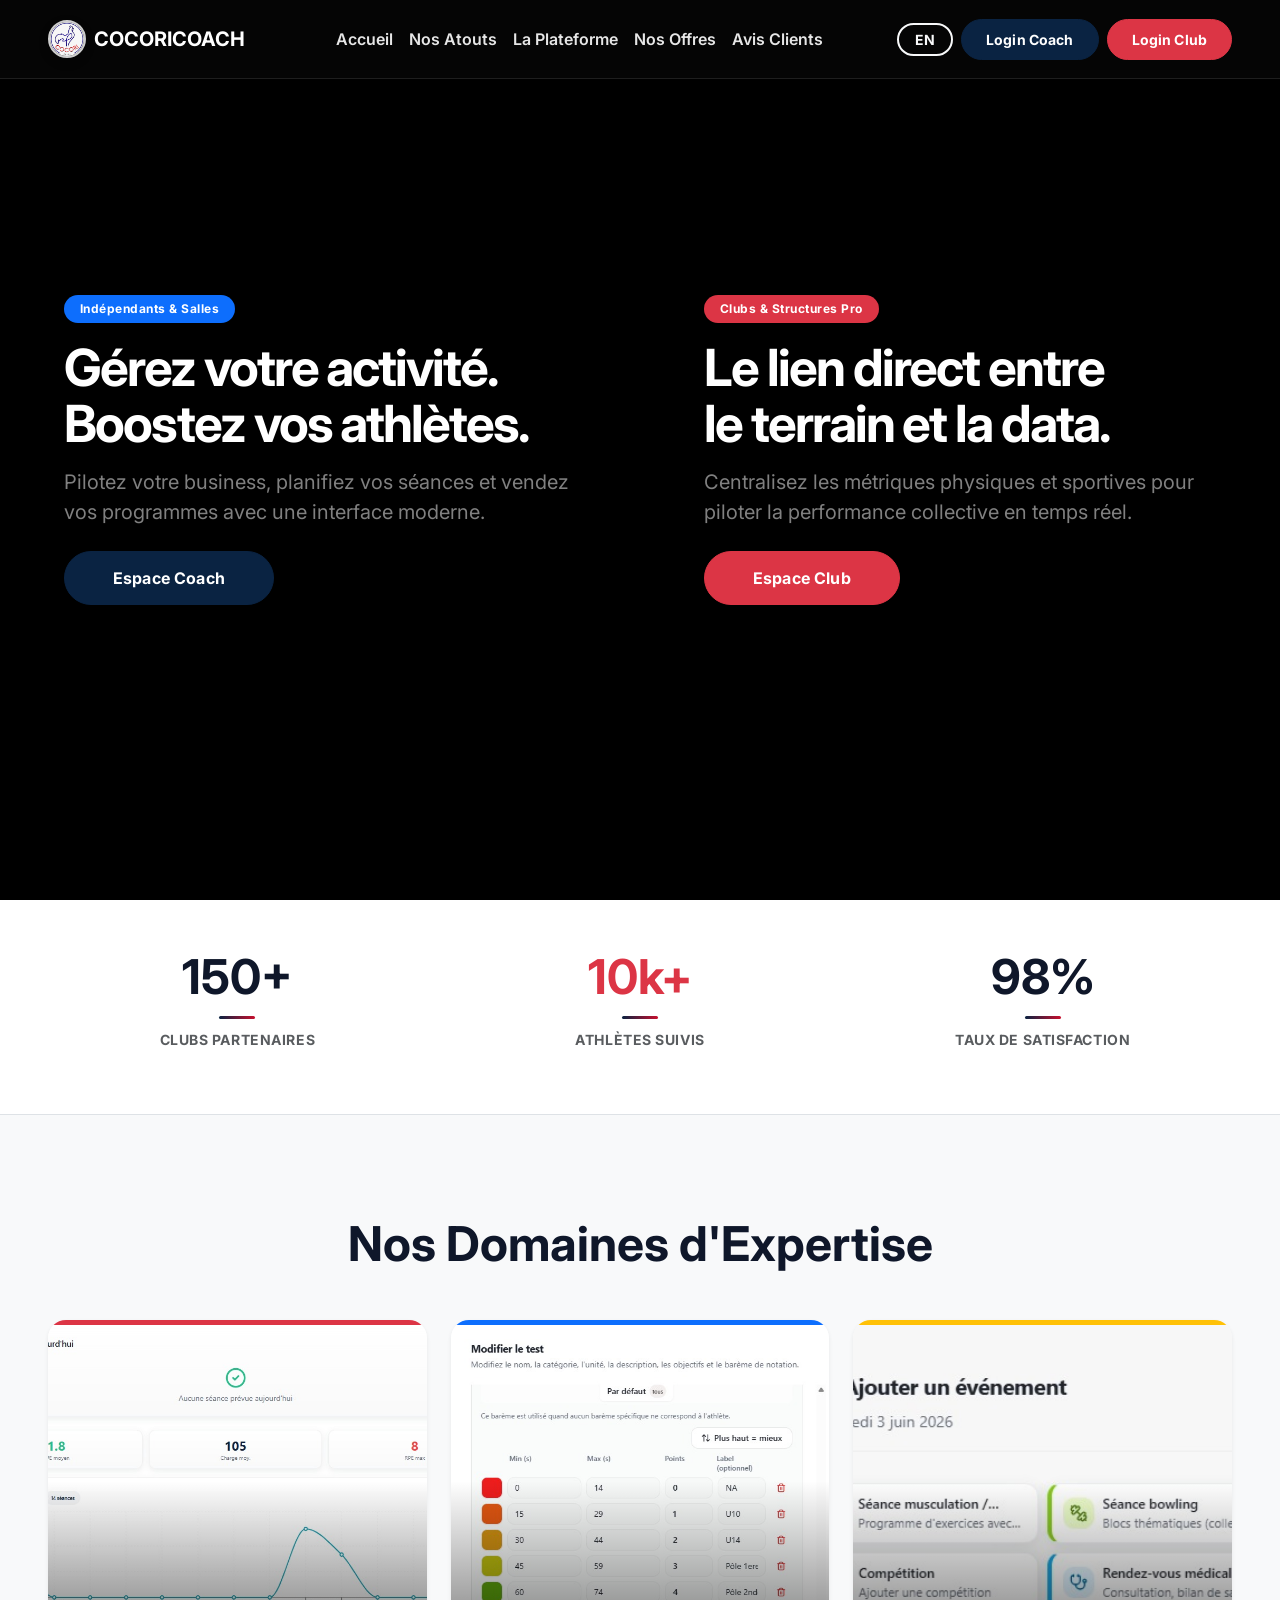
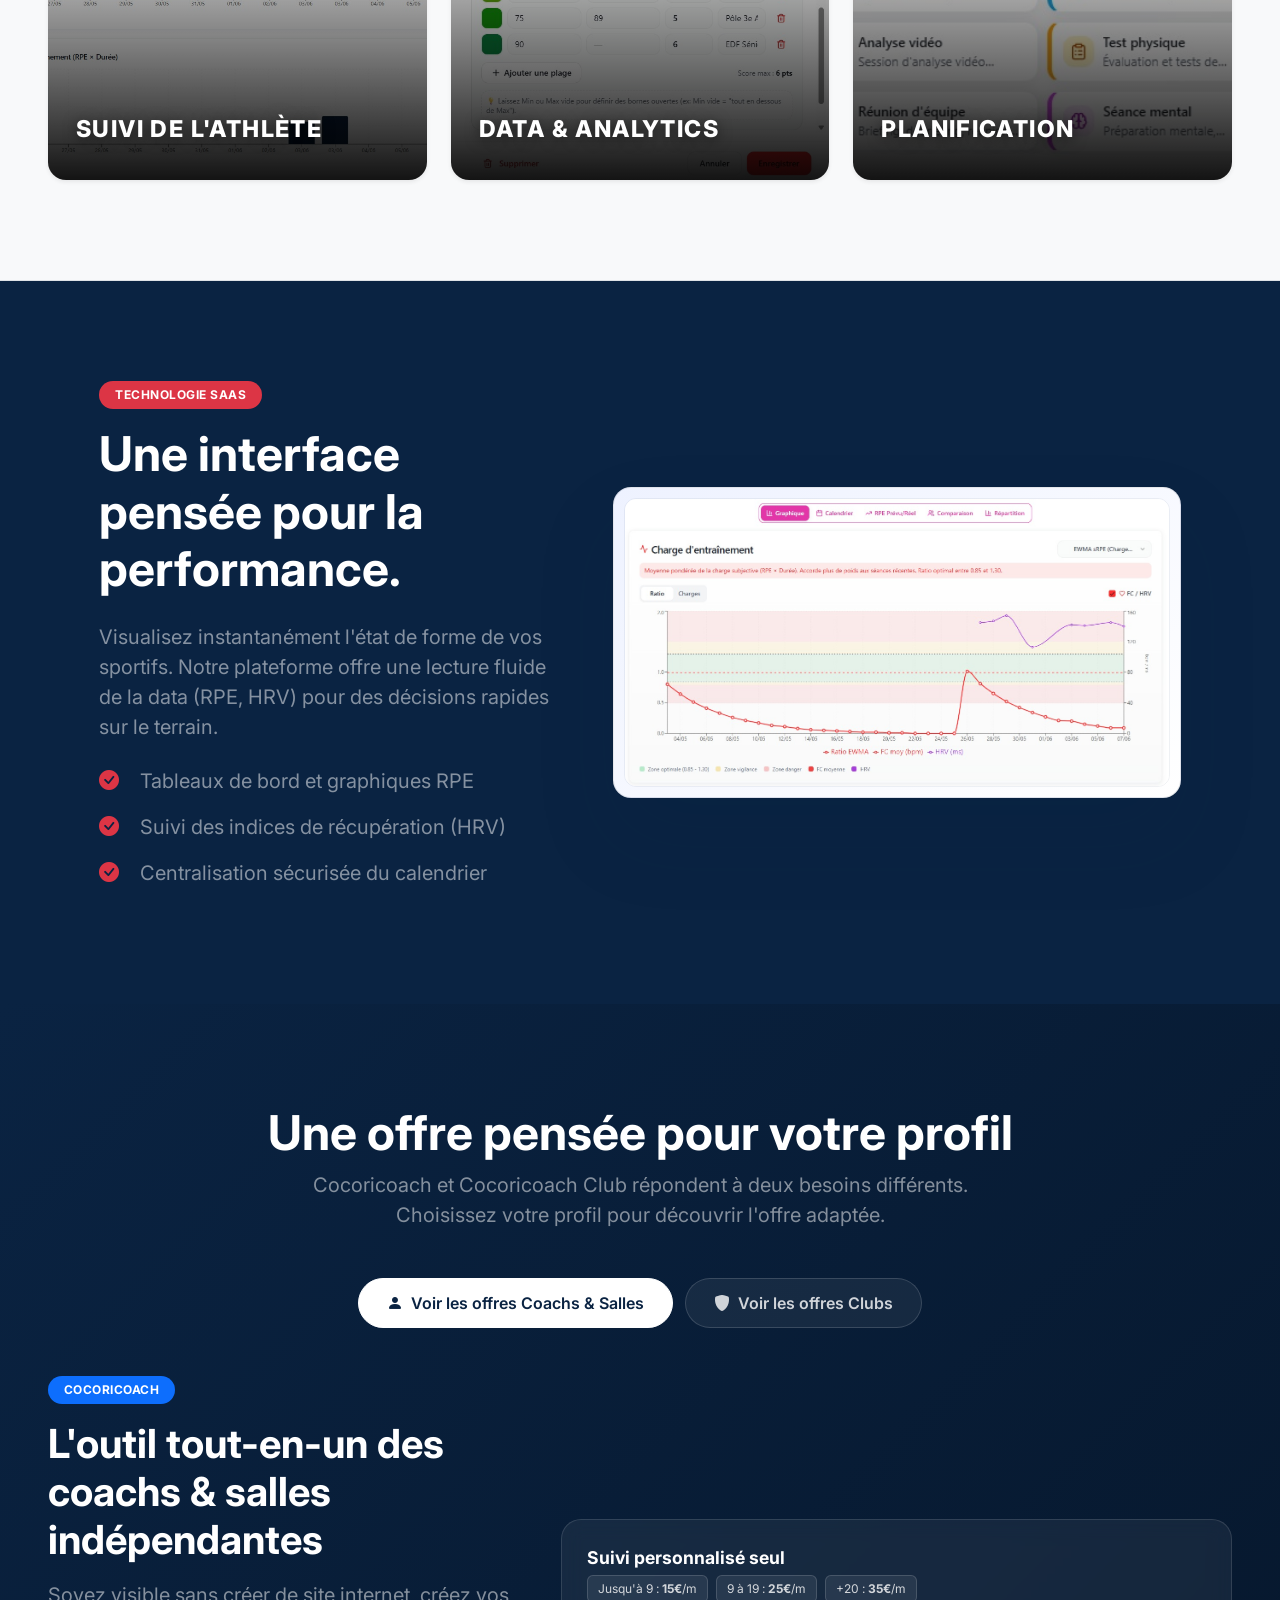
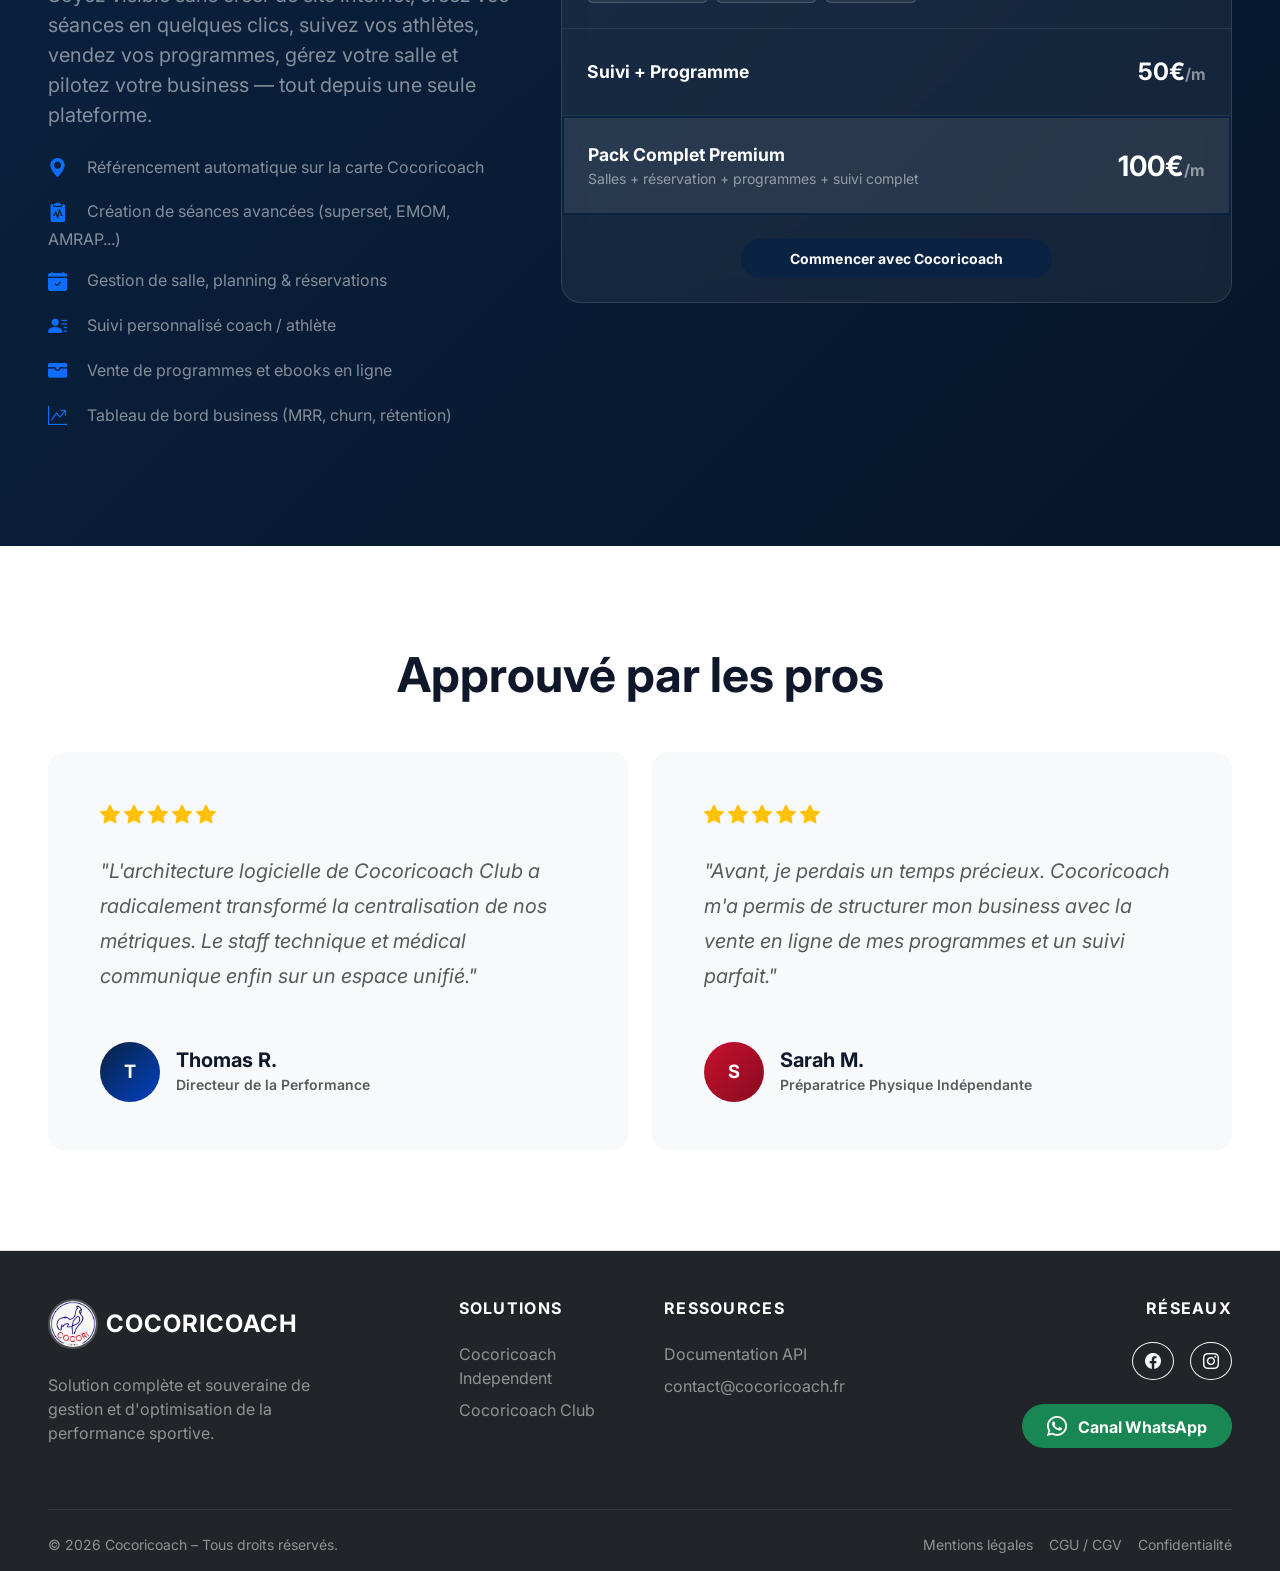
==== commit fc8128bb: "amelioration" ====
--- a/index.html
+++ b/index.html
@@ -4,34 +4,97 @@
     <meta charset="UTF-8" />
     <meta name="viewport" content="width=device-width, initial-scale=1.0" />
     <title>Cocoricoach – L'Élite de la Performance Sportive</title>
-    <link href="https://cdn.jsdelivr.net/npm/bootstrap@5.3.3/dist/css/bootstrap.min.css" rel="stylesheet"/>
-    <link rel="stylesheet" href="https://cdn.jsdelivr.net/npm/bootstrap-icons@1.11.3/font/bootstrap-icons.min.css"/>
-    <link href="https://unpkg.com/aos@2.3.1/dist/aos.css" rel="stylesheet"/>
-    <link rel="stylesheet" href="Cocoricoach.css"/>
+    <link
+      href="https://cdn.jsdelivr.net/npm/bootstrap@5.3.3/dist/css/bootstrap.min.css"
+      rel="stylesheet"
+    />
+    <link
+      rel="stylesheet"
+      href="https://cdn.jsdelivr.net/npm/bootstrap-icons@1.11.3/font/bootstrap-icons.min.css"
+    />
+    <link href="https://unpkg.com/aos@2.3.1/dist/aos.css" rel="stylesheet" />
+    <link rel="stylesheet" href="Cocoricoach.css" />
   </head>
   <body data-bs-spy="scroll" data-bs-target="#navbar-example">
-    <nav id="navbar-example" class="navbar navbar-expand-xl navbar-light fixed-top glass-nav">
+    <nav
+      id="navbar-example"
+      class="navbar navbar-expand-xl navbar-light fixed-top glass-nav"
+    >
       <div class="container-fluid px-4 px-lg-5">
-        <a class="navbar-brand fw-bold d-flex align-items-center gap-2" href="#accueil">
-          <img src="Cocoricoach_logo.jpeg" alt="Logo" height="38" class="navbar-logo rounded-circle"/>
+        <a
+          class="navbar-brand fw-bold d-flex align-items-center gap-2"
+          href="#accueil"
+        >
+          <img
+            src="Cocoricoach_logo.jpeg"
+            alt="Logo"
+            height="38"
+            class="navbar-logo rounded-circle"
+          />
           <span class="brand-text text-white">COCORICOACH</span>
         </a>
-        <button class="navbar-toggler border-0 shadow-none" type="button" data-bs-toggle="collapse" data-bs-target="#navbarNav">
+        <button
+          class="navbar-toggler border-0 shadow-none"
+          type="button"
+          data-bs-toggle="collapse"
+          data-bs-target="#navbarNav"
+        >
           <span class="navbar-toggler-icon"></span>
         </button>
         <div class="collapse navbar-collapse" id="navbarNav">
           <ul class="navbar-nav mx-auto fw-semibold">
-            <li class="nav-item"><a class="nav-link" href="#accueil" data-i18n="nav-accueil">Accueil</a></li>
-            <li class="nav-item"><a class="nav-link" href="#expertise" data-i18n="nav-expertise">Expertise</a></li>
-            <li class="nav-item"><a class="nav-link" href="#dashboard" data-i18n="nav-ladata">La Data</a></li>
-            <li class="nav-item"><a class="nav-link" href="#pricing" data-i18n="nav-tarifs">Tarifs</a></li>
-            <li class="nav-item"><a class="nav-link" href="#temoignages" data-i18n="nav-temoignages">Témoignages</a></li>
+            <li class="nav-item">
+              <a class="nav-link" href="#accueil" data-i18n="nav-accueil"
+                >Accueil</a
+              >
+            </li>
+            <li class="nav-item">
+              <a class="nav-link" href="#expertise" data-i18n="nav-expertise"
+                >Nos Atouts</a
+              >
+            </li>
+            <li class="nav-item">
+              <a class="nav-link" href="#dashboard" data-i18n="nav-ladata"
+                >La Plateforme</a
+              >
+            </li>
+            <li class="nav-item">
+              <a class="nav-link" href="#pricing" data-i18n="nav-tarifs"
+                >Nos Offres</a
+              >
+            </li>
+            <li class="nav-item">
+              <a
+                class="nav-link"
+                href="#temoignages"
+                data-i18n="nav-temoignages"
+                >Avis Clients</a
+              >
+            </li>
           </ul>
           <div class="d-flex align-items-center gap-2 mt-3 mt-xl-0 flex-wrap">
-            <button class="btn btn-outline-dark btn-sm rounded-pill fw-bold px-3 border-2 d-xl-none d-block lang-toggle-btn">EN</button>
-            <button class="btn btn-outline-light btn-sm rounded-pill fw-bold px-3 border-2 d-none d-xl-block lang-toggle-btn">EN</button>
-            <a href="https://cocoricoach.com/" target="_blank" class="btn btn-primary rounded-pill px-4 btn-france btn-sm fw-bold">Login Coach</a>
-            <a href="https://cocoricoachclub.com/auth" target="_blank" class="btn btn-danger rounded-pill px-4 btn-sm fw-bold">Login Club</a>
+            <button
+              class="btn btn-outline-dark btn-sm rounded-pill fw-bold px-3 border-2 d-xl-none d-block lang-toggle-btn"
+            >
+              EN
+            </button>
+            <button
+              class="btn btn-outline-light btn-sm rounded-pill fw-bold px-3 border-2 d-none d-xl-block lang-toggle-btn"
+            >
+              EN
+            </button>
+            <a
+              href="https://cocoricoach.com/"
+              target="_blank"
+              class="btn btn-primary rounded-pill px-4 btn-france btn-sm fw-bold"
+              >Login Coach</a
+            >
+            <a
+              href="https://cocoricoachclub.com/auth"
+              target="_blank"
+              class="btn btn-danger rounded-pill px-4 btn-sm fw-bold"
+              >Login Club</a
+            >
           </div>
         </div>
       </div>
@@ -44,10 +107,30 @@
         </video>
         <div class="overlay-dark"></div>
         <div class="portal-wing-content">
-          <span class="badge bg-primary text-white rounded-pill px-3 py-2 mb-3 tracking-wide" data-i18n="home-badge-coach">Indépendants & Salles</span>
-          <h2 class="fw-bold text-white mb-3 hero-headline" data-i18n="home-title-coach">Gérez votre activité.<br />Boostez vos athlètes.</h2>
-          <p class="fs-5 text-white-50 mb-4 description-text" data-i18n="home-desc-coach">Pilotez votre business, planifiez vos séances et vendez vos programmes avec une interface moderne.</p>
-          <a href="page-cocoricoach.html" class="btn btn-primary btn-lg rounded-pill px-5 fw-bold btn-france" data-i18n="home-cta-coach">Espace Coach</a>
+          <span
+            class="badge bg-primary text-white rounded-pill px-3 py-2 mb-3 tracking-wide"
+            data-i18n="home-badge-coach"
+            >Indépendants & Salles</span
+          >
+          <h2
+            class="fw-bold text-white mb-3 hero-headline"
+            data-i18n="home-title-coach"
+          >
+            Gérez votre activité.<br />Boostez vos athlètes.
+          </h2>
+          <p
+            class="fs-5 text-white-50 mb-4 description-text"
+            data-i18n="home-desc-coach"
+          >
+            Pilotez votre business, planifiez vos séances et vendez vos
+            programmes avec une interface moderne.
+          </p>
+          <a
+            href="page-cocoricoach.html"
+            class="btn btn-primary btn-lg rounded-pill px-5 fw-bold btn-france"
+            data-i18n="home-cta-coach"
+            >Espace Coach</a
+          >
         </div>
       </div>
 
@@ -57,10 +140,30 @@
         </video>
         <div class="overlay-dark"></div>
         <div class="portal-wing-content">
-          <span class="badge bg-danger text-white rounded-pill px-3 py-2 mb-3 tracking-wide" data-i18n="home-badge-club">Clubs & Structures Pro</span>
-          <h2 class="fw-bold text-white mb-3 hero-headline" data-i18n="home-title-club">Le lien direct entre<br />le terrain et la data.</h2>
-          <p class="fs-5 text-white-50 mb-4 description-text" data-i18n="home-desc-club">Centralisez les métriques physiques et sportives pour piloter la performance collective en temps réel.</p>
-          <a href="page-cocoricoach-club.html" class="btn btn-danger btn-lg rounded-pill px-5 fw-bold" data-i18n="home-cta-club">Espace Club</a>
+          <span
+            class="badge bg-danger text-white rounded-pill px-3 py-2 mb-3 tracking-wide"
+            data-i18n="home-badge-club"
+            >Clubs & Structures Pro</span
+          >
+          <h2
+            class="fw-bold text-white mb-3 hero-headline"
+            data-i18n="home-title-club"
+          >
+            Le lien direct entre<br />le terrain et la data.
+          </h2>
+          <p
+            class="fs-5 text-white-50 mb-4 description-text"
+            data-i18n="home-desc-club"
+          >
+            Centralisez les métriques physiques et sportives pour piloter la
+            performance collective en temps réel.
+          </p>
+          <a
+            href="page-cocoricoach-club.html"
+            class="btn btn-danger btn-lg rounded-pill px-5 fw-bold"
+            data-i18n="home-cta-club"
+            >Espace Club</a
+          >
         </div>
       </div>
     </section>
@@ -69,16 +172,42 @@
       <div class="container-fluid px-4 px-lg-5">
         <div class="row g-4 text-center justify-content-center">
           <div class="col-md-4 col-sm-6" data-aos="zoom-in">
-            <h3 class="display-5 fw-bold text-primary-dark mb-0">150+</h3>
-            <p class="text-muted text-uppercase tracking-wide small fw-bold" data-i18n="stats-clubs">Clubs Partenaires</p>
-          </div>
-          <div class="col-md-4 col-sm-6" data-aos="zoom-in" data-aos-delay="100">
-            <h3 class="display-5 fw-bold text-danger mb-0">10k+</h3>
-            <p class="text-muted text-uppercase tracking-wide small fw-bold" data-i18n="stats-athletes">Athlètes Suivis</p>
-          </div>
-          <div class="col-md-4 col-sm-6" data-aos="zoom-in" data-aos-delay="200">
-            <h3 class="display-5 fw-bold text-primary-dark mb-0">98%</h3>
-            <p class="text-muted text-uppercase tracking-wide small fw-bold" data-i18n="stats-satisfaction">Taux de Satisfaction</p>
+            <h3 class="display-5 fw-bold text-primary-dark mb-1">150+</h3>
+            <div class="stat-divider"></div>
+            <p
+              class="text-muted text-uppercase tracking-wide small fw-bold"
+              data-i18n="stats-clubs"
+            >
+              Clubs Partenaires
+            </p>
+          </div>
+          <div
+            class="col-md-4 col-sm-6"
+            data-aos="zoom-in"
+            data-aos-delay="100"
+          >
+            <h3 class="display-5 fw-bold text-danger mb-1">10k+</h3>
+            <div class="stat-divider"></div>
+            <p
+              class="text-muted text-uppercase tracking-wide small fw-bold"
+              data-i18n="stats-athletes"
+            >
+              Athlètes Suivis
+            </p>
+          </div>
+          <div
+            class="col-md-4 col-sm-6"
+            data-aos="zoom-in"
+            data-aos-delay="200"
+          >
+            <h3 class="display-5 fw-bold text-primary-dark mb-1">98%</h3>
+            <div class="stat-divider"></div>
+            <p
+              class="text-muted text-uppercase tracking-wide small fw-bold"
+              data-i18n="stats-satisfaction"
+            >
+              Taux de Satisfaction
+            </p>
           </div>
         </div>
       </div>
@@ -87,52 +216,111 @@
     <section id="expertise" class="py-6 bg-light border-bottom">
       <div class="container-fluid px-4 px-lg-5">
         <div class="text-center mb-5 mx-auto max-width-text" data-aos="fade-up">
-          <h2 class="display-5 fw-bold text-primary-dark" data-i18n="expertise-title">Nos Domaines d'Expertise</h2>
+          <h2
+            class="display-5 fw-bold text-primary-dark"
+            data-i18n="expertise-title"
+          >
+            Nos Domaines d'Expertise
+          </h2>
         </div>
         <div class="row g-4 justify-content-center">
           <div class="col-xl-4 col-md-6" data-aos="fade-up">
-            <div class="catapult-card shadow-sm" style="background-image: url(&quot;https://images.unsplash.com/photo-1518622358385-8ea7d0794bf6?q=80&w=800&auto=format&fit=crop&quot;);">
+            <div
+              class="catapult-card shadow-sm"
+              style="background-image: url(&quot;Images/suivi.jpeg&quot;)"
+            >
               <div class="catapult-border bg-danger"></div>
               <div class="catapult-gradient"></div>
-              <h4 class="catapult-title" data-i18n="expertise-athlete">SUIVI DE L'ATHLÈTE</h4>
-            </div>
-          </div>
-          <div class="col-xl-4 col-md-6" data-aos="fade-up" data-aos-delay="100">
-            <div class="catapult-card shadow-sm" style="background-image: url(&quot;https://images.unsplash.com/photo-1551288049-bebda4e38f71?q=80&w=800&auto=format&fit=crop&quot;);">
+              <h4 class="catapult-title" data-i18n="expertise-athlete">
+                SUIVI DE L'ATHLÈTE
+              </h4>
+            </div>
+          </div>
+          <div
+            class="col-xl-4 col-md-6"
+            data-aos="fade-up"
+            data-aos-delay="100"
+          >
+            <div
+              class="catapult-card shadow-sm"
+              style="background-image: url(&quot;Images/1.jpeg&quot;)"
+            >
               <div class="catapult-border bg-primary"></div>
               <div class="catapult-gradient"></div>
-              <h4 class="catapult-title" data-i18n="expertise-data">DATA & ANALYTICS</h4>
-            </div>
-          </div>
-          <div class="col-xl-4 col-md-6" data-aos="fade-up" data-aos-delay="200">
-            <div class="catapult-card shadow-sm" style="background-image: url(&quot;https://images.unsplash.com/photo-1526232761682-d26e03ac148e?q=80&w=800&auto=format&fit=crop&quot;);">
+              <h4 class="catapult-title" data-i18n="expertise-data">
+                DATA & ANALYTICS
+              </h4>
+            </div>
+          </div>
+          <div
+            class="col-xl-4 col-md-6"
+            data-aos="fade-up"
+            data-aos-delay="200"
+          >
+            <div
+              class="catapult-card shadow-sm"
+              style="background-image: url(&quot;Images/2.jpeg&quot;)"
+            >
               <div class="catapult-border bg-warning"></div>
               <div class="catapult-gradient"></div>
-              <h4 class="catapult-title" data-i18n="expertise-planning">PLANIFICATION</h4>
+              <h4 class="catapult-title" data-i18n="expertise-planning">
+                PLANIFICATION
+              </h4>
             </div>
           </div>
         </div>
       </div>
     </section>
 
-    <section id="dashboard" class="py-6 text-white" style="background-color: var(--primary-blue)">
+    <section
+      id="dashboard"
+      class="py-6 text-white"
+      style="background-color: var(--primary-blue)"
+    >
       <div class="container-fluid px-4 px-lg-5">
         <div class="row align-items-center g-5 justify-content-center">
           <div class="col-xl-5 col-lg-6" data-aos="fade-right">
-            <span class="badge bg-danger rounded-pill px-3 py-2 mb-3 text-uppercase tracking-wide" data-i18n="dashboard-badge">Technologie SaaS</span>
-            <h2 class="display-5 fw-bold mb-4" data-i18n="dashboard-title">Une interface pensée pour la performance.</h2>
+            <span
+              class="badge bg-danger rounded-pill px-3 py-2 mb-3 text-uppercase tracking-wide"
+              data-i18n="dashboard-badge"
+              >Technologie SaaS</span
+            >
+            <h2 class="display-5 fw-bold mb-4" data-i18n="dashboard-title">
+              Une interface pensée pour la performance.
+            </h2>
             <p class="fs-5 text-white-50 mb-4" data-i18n="dashboard-desc">
-              Visualisez instantanément l'état de forme de vos sportifs. Notre plateforme offre une lecture fluide de la data (RPE, HRV) pour des décisions rapides sur le terrain.
+              Visualisez instantanément l'état de forme de vos sportifs. Notre
+              plateforme offre une lecture fluide de la data (RPE, HRV) pour des
+              décisions rapides sur le terrain.
             </p>
             <ul class="list-unstyled text-white-50 fs-5">
-              <li class="mb-3"><i class="bi bi-check-circle-fill text-danger me-3"></i> <span data-i18n="dashboard-li1">Tableaux de bord et graphiques RPE</span></li>
-              <li class="mb-3"><i class="bi bi-check-circle-fill text-danger me-3"></i> <span data-i18n="dashboard-li2">Suivi des indices de récupération (HRV)</span></li>
-              <li><i class="bi bi-check-circle-fill text-danger me-3"></i> <span data-i18n="dashboard-li3">Centralisation sécurisée du calendrier</span></li>
+              <li class="mb-3">
+                <i class="bi bi-check-circle-fill text-danger me-3"></i>
+                <span data-i18n="dashboard-li1"
+                  >Tableaux de bord et graphiques RPE</span
+                >
+              </li>
+              <li class="mb-3">
+                <i class="bi bi-check-circle-fill text-danger me-3"></i>
+                <span data-i18n="dashboard-li2"
+                  >Suivi des indices de récupération (HRV)</span
+                >
+              </li>
+              <li>
+                <i class="bi bi-check-circle-fill text-danger me-3"></i>
+                <span data-i18n="dashboard-li3"
+                  >Centralisation sécurisée du calendrier</span
+                >
+              </li>
             </ul>
           </div>
           <div class="col-xl-6 col-lg-6" data-aos="fade-left">
             <div class="dashboard-mockup">
-              <img src="https://images.unsplash.com/photo-1551288049-bebda4e38f71?q=80&w=1000&auto=format&fit=crop" class="img-fluid" alt="Dashboard Analytics"/>
+              <img
+                src="Images/dashboard-rpe.jpg"
+                class="img-fluid"
+                alt="Dashboard RPE Cocoricoach"
+              />
             </div>
           </div>
         </div>
@@ -142,42 +330,122 @@
     <section id="pricing" class="py-6 pricing-premium-section text-white">
       <div class="container-fluid px-4 px-lg-5">
         <div class="text-center mb-5 mx-auto" data-aos="fade-up">
-          <h2 class="display-5 fw-bold text-white" data-i18n="pricing-title">Une offre pensée pour votre profil</h2>
-          <p class="text-white-50 fs-5 mx-auto max-width-text" data-i18n="pricing-subtitle">Cocoricoach et Cocoricoach Club répondent à deux besoins différents. Choisissez votre profil pour découvrir l'offre adaptée.</p>
+          <h2 class="display-5 fw-bold text-white" data-i18n="pricing-title">
+            Une offre pensée pour votre profil
+          </h2>
+          <p
+            class="text-white-50 fs-5 mx-auto max-width-text"
+            data-i18n="pricing-subtitle"
+          >
+            Cocoricoach et Cocoricoach Club répondent à deux besoins différents.
+            Choisissez votre profil pour découvrir l'offre adaptée.
+          </p>
         </div>
 
         <!-- Toggle profils -->
-        <ul class="nav nav-pills pricing-tabs justify-content-center mb-5 mx-auto" id="pricing-tab" role="tablist" data-aos="zoom-in">
+        <ul
+          class="nav nav-pills pricing-tabs justify-content-center mb-5 mx-auto"
+          id="pricing-tab"
+          role="tablist"
+          data-aos="zoom-in"
+        >
           <li class="nav-item" role="presentation">
-            <button class="nav-link active" data-bs-toggle="pill" data-bs-target="#pricing-coach" type="button">
-              <i class="bi bi-person-fill me-2"></i><span data-i18n="pricing-tab-coach">Voir les offres Coachs & Salles</span>
+            <button
+              class="nav-link active"
+              data-bs-toggle="pill"
+              data-bs-target="#pricing-coach"
+              type="button"
+            >
+              <i class="bi bi-person-fill me-2"></i
+              ><span data-i18n="pricing-tab-coach"
+                >Voir les offres Coachs & Salles</span
+              >
             </button>
           </li>
           <li class="nav-item" role="presentation">
-            <button class="nav-link" data-bs-toggle="pill" data-bs-target="#pricing-club" type="button">
-              <i class="bi bi-shield-fill me-2"></i><span data-i18n="pricing-tab-club">Voir les offres Clubs</span>
+            <button
+              class="nav-link"
+              data-bs-toggle="pill"
+              data-bs-target="#pricing-club"
+              type="button"
+            >
+              <i class="bi bi-shield-fill me-2"></i
+              ><span data-i18n="pricing-tab-club">Voir les offres Clubs</span>
             </button>
           </li>
         </ul>
 
         <div class="tab-content">
-
           <!-- ============ ONGLET COACH ============ -->
-          <div class="tab-pane fade show active" id="pricing-coach" role="tabpanel">
+          <div
+            class="tab-pane fade show active"
+            id="pricing-coach"
+            role="tabpanel"
+          >
             <div class="row g-5 align-items-center">
               <div class="col-xl-5 col-lg-6" data-aos="fade-right">
-                <span class="badge bg-primary rounded-pill px-3 py-2 mb-3 text-uppercase tracking-wide" data-i18n="pricing-coach-name">Cocoricoach</span>
-                <h3 class="display-6 fw-bold mb-3" data-i18n="pricing-coach-heading">L'outil tout-en-un des coachs & salles indépendantes</h3>
-                <p class="fs-5 text-white-50 mb-4" data-i18n="pricing-coach-intro">
-                  Soyez visible sans créer de site internet, créez vos séances en quelques clics, suivez vos athlètes, vendez vos programmes, gérez votre salle et pilotez votre business — tout depuis une seule plateforme.
+                <span
+                  class="badge bg-primary rounded-pill px-3 py-2 mb-3 text-uppercase tracking-wide"
+                  data-i18n="pricing-coach-name"
+                  >Cocoricoach</span
+                >
+                <h3
+                  class="display-6 fw-bold mb-3"
+                  data-i18n="pricing-coach-heading"
+                >
+                  L'outil tout-en-un des coachs & salles indépendantes
+                </h3>
+                <p
+                  class="fs-5 text-white-50 mb-4"
+                  data-i18n="pricing-coach-intro"
+                >
+                  Soyez visible sans créer de site internet, créez vos séances
+                  en quelques clics, suivez vos athlètes, vendez vos programmes,
+                  gérez votre salle et pilotez votre business — tout depuis une
+                  seule plateforme.
                 </p>
-                <ul class="list-unstyled text-white-50 fs-6 pricing-feature-list">
-                  <li class="mb-3"><i class="bi bi-geo-alt-fill text-primary me-3"></i> <span data-i18n="pricing-coach-feat1">Référencement automatique sur la carte Cocoricoach</span></li>
-                  <li class="mb-3"><i class="bi bi-clipboard2-pulse-fill text-primary me-3"></i> <span data-i18n="pricing-coach-feat2">Création de séances avancées (superset, EMOM, AMRAP...)</span></li>
-                  <li class="mb-3"><i class="bi bi-calendar-check-fill text-primary me-3"></i> <span data-i18n="pricing-coach-feat3">Gestion de salle, planning & réservations</span></li>
-                  <li class="mb-3"><i class="bi bi-person-lines-fill text-primary me-3"></i> <span data-i18n="pricing-coach-feat4">Suivi personnalisé coach / athlète</span></li>
-                  <li class="mb-3"><i class="bi bi-wallet-fill text-primary me-3"></i> <span data-i18n="pricing-coach-feat5">Vente de programmes et ebooks en ligne</span></li>
-                  <li><i class="bi bi-graph-up-arrow text-primary me-3"></i> <span data-i18n="pricing-coach-feat6">Tableau de bord business (MRR, churn, rétention)</span></li>
+                <ul
+                  class="list-unstyled text-white-50 fs-6 pricing-feature-list"
+                >
+                  <li class="mb-3">
+                    <i class="bi bi-geo-alt-fill text-primary me-3"></i>
+                    <span data-i18n="pricing-coach-feat1"
+                      >Référencement automatique sur la carte Cocoricoach</span
+                    >
+                  </li>
+                  <li class="mb-3">
+                    <i
+                      class="bi bi-clipboard2-pulse-fill text-primary me-3"
+                    ></i>
+                    <span data-i18n="pricing-coach-feat2"
+                      >Création de séances avancées (superset, EMOM,
+                      AMRAP...)</span
+                    >
+                  </li>
+                  <li class="mb-3">
+                    <i class="bi bi-calendar-check-fill text-primary me-3"></i>
+                    <span data-i18n="pricing-coach-feat3"
+                      >Gestion de salle, planning & réservations</span
+                    >
+                  </li>
+                  <li class="mb-3">
+                    <i class="bi bi-person-lines-fill text-primary me-3"></i>
+                    <span data-i18n="pricing-coach-feat4"
+                      >Suivi personnalisé coach / athlète</span
+                    >
+                  </li>
+                  <li class="mb-3">
+                    <i class="bi bi-wallet-fill text-primary me-3"></i>
+                    <span data-i18n="pricing-coach-feat5"
+                      >Vente de programmes et ebooks en ligne</span
+                    >
+                  </li>
+                  <li>
+                    <i class="bi bi-graph-up-arrow text-primary me-3"></i>
+                    <span data-i18n="pricing-coach-feat6"
+                      >Tableau de bord business (MRR, churn, rétention)</span
+                    >
+                  </li>
                 </ul>
               </div>
 
@@ -185,27 +453,64 @@
                 <div class="pricing-glass-card overflow-hidden">
                   <div class="pricing-row-item">
                     <div>
-                      <div class="pricing-row-name" data-i18n="pricing-suivi-title">Suivi personnalisé seul</div>
+                      <div
+                        class="pricing-row-name"
+                        data-i18n="pricing-suivi-title"
+                      >
+                        Suivi personnalisé seul
+                      </div>
                       <div class="pricing-athlete-badges">
-                        <span data-i18n="pricing-badge-9">Jusqu'à 9 : <strong>15€</strong>/m</span>
-                        <span data-i18n="pricing-badge-19">9 à 19 : <strong>25€</strong>/m</span>
-                        <span data-i18n="pricing-badge-20">+20 : <strong>35€</strong>/m</span>
+                        <span data-i18n="pricing-badge-9"
+                          >Jusqu'à 9 : <strong>15€</strong>/m</span
+                        >
+                        <span data-i18n="pricing-badge-19"
+                          >9 à 19 : <strong>25€</strong>/m</span
+                        >
+                        <span data-i18n="pricing-badge-20"
+                          >+20 : <strong>35€</strong>/m</span
+                        >
                       </div>
                     </div>
                   </div>
                   <div class="pricing-row-item">
-                    <div><div class="pricing-row-name" data-i18n="pricing-suiviprog-title">Suivi + Programme</div></div>
-                    <div class="fs-4 fw-bold text-white">50€<span class="fs-6 text-white-50 font-normal">/m</span></div>
+                    <div>
+                      <div
+                        class="pricing-row-name"
+                        data-i18n="pricing-suiviprog-title"
+                      >
+                        Suivi + Programme
+                      </div>
+                    </div>
+                    <div class="fs-4 fw-bold text-white">
+                      50€<span class="fs-6 text-white-50 font-normal">/m</span>
+                    </div>
                   </div>
                   <div class="pricing-row-item pricing-row-featured p-4">
                     <div>
-                      <div class="pricing-row-name" data-i18n="pricing-pack-title">Pack Complet Premium</div>
-                      <div class="text-white-50 small" data-i18n="pricing-pack-desc">Salles + réservation + programmes + suivi complet</div>
+                      <div
+                        class="pricing-row-name"
+                        data-i18n="pricing-pack-title"
+                      >
+                        Pack Complet Premium
+                      </div>
+                      <div
+                        class="text-white-50 small"
+                        data-i18n="pricing-pack-desc"
+                      >
+                        Salles + réservation + programmes + suivi complet
+                      </div>
                     </div>
-                    <div class="fs-3 fw-bold text-white">100€<span class="fs-6 text-white-50 font-normal">/m</span></div>
+                    <div class="fs-3 fw-bold text-white">
+                      100€<span class="fs-6 text-white-50 font-normal">/m</span>
+                    </div>
                   </div>
                   <div class="p-4 text-center">
-                    <a href="#contact" class="btn btn-primary btn-france rounded-pill px-5 py-2 fw-bold" data-i18n="pricing-coach-cta">Commencer avec Cocoricoach</a>
+                    <a
+                      href="#contact"
+                      class="btn btn-primary btn-france rounded-pill px-5 py-2 fw-bold"
+                      data-i18n="pricing-coach-cta"
+                      >Commencer avec Cocoricoach</a
+                    >
                   </div>
                 </div>
               </div>
@@ -216,37 +521,111 @@
           <div class="tab-pane fade" id="pricing-club" role="tabpanel">
             <div class="row g-5 align-items-center">
               <div class="col-xl-5 col-lg-6" data-aos="fade-right">
-                <span class="badge bg-danger rounded-pill px-3 py-2 mb-3 text-uppercase tracking-wide" data-i18n="pricing-club-name">Cocoricoach Club</span>
-                <h3 class="display-6 fw-bold mb-3" data-i18n="pricing-club-heading">Le pilotage complet de la performance collective</h3>
-                <p class="fs-5 text-white-50 mb-4" data-i18n="pricing-club-intro">
-                  Planification de saison, suivi de charge et de récupération (RPE / HRV), comparaison d'athlètes, calendrier partagé, banque d'exercices commune et suivi individuel des tests physiques — tout pour aligner votre staff.
+                <span
+                  class="badge bg-danger rounded-pill px-3 py-2 mb-3 text-uppercase tracking-wide"
+                  data-i18n="pricing-club-name"
+                  >Cocoricoach Club</span
+                >
+                <h3
+                  class="display-6 fw-bold mb-3"
+                  data-i18n="pricing-club-heading"
+                >
+                  Le pilotage complet de la performance collective
+                </h3>
+                <p
+                  class="fs-5 text-white-50 mb-4"
+                  data-i18n="pricing-club-intro"
+                >
+                  Planification de saison, suivi de charge et de récupération
+                  (RPE / HRV), comparaison d'athlètes, calendrier partagé,
+                  banque d'exercices commune et suivi individuel des tests
+                  physiques — tout pour aligner votre staff.
                 </p>
-                <ul class="list-unstyled text-white-50 fs-6 pricing-feature-list">
-                  <li class="mb-3"><i class="bi bi-calendar3 text-danger me-3"></i> <span data-i18n="pricing-club-feat1">Planification macro et micro-cycles sur l'année</span></li>
-                  <li class="mb-3"><i class="bi bi-activity text-danger me-3"></i> <span data-i18n="pricing-club-feat2">Suivi de charge RPE et récupération HRV</span></li>
-                  <li class="mb-3"><i class="bi bi-bullseye text-danger me-3"></i> <span data-i18n="pricing-club-feat3">Comparaison des athlètes sur radars de performance</span></li>
-                  <li class="mb-3"><i class="bi bi-calendar2-week-fill text-danger me-3"></i> <span data-i18n="pricing-club-feat4">Calendrier collectif partagé par tout le staff</span></li>
-                  <li class="mb-3"><i class="bi bi-collection-fill text-danger me-3"></i> <span data-i18n="pricing-club-feat5">Banque d'exercices commune au staff</span></li>
-                  <li><i class="bi bi-clipboard2-data-fill text-danger me-3"></i> <span data-i18n="pricing-club-feat6">Suivi individuel des tests physiques</span></li>
+                <ul
+                  class="list-unstyled text-white-50 fs-6 pricing-feature-list"
+                >
+                  <li class="mb-3">
+                    <i class="bi bi-calendar3 text-danger me-3"></i>
+                    <span data-i18n="pricing-club-feat1"
+                      >Planification macro et micro-cycles sur l'année</span
+                    >
+                  </li>
+                  <li class="mb-3">
+                    <i class="bi bi-activity text-danger me-3"></i>
+                    <span data-i18n="pricing-club-feat2"
+                      >Suivi de charge RPE et récupération HRV</span
+                    >
+                  </li>
+                  <li class="mb-3">
+                    <i class="bi bi-bullseye text-danger me-3"></i>
+                    <span data-i18n="pricing-club-feat3"
+                      >Comparaison des athlètes sur radars de performance</span
+                    >
+                  </li>
+                  <li class="mb-3">
+                    <i class="bi bi-calendar2-week-fill text-danger me-3"></i>
+                    <span data-i18n="pricing-club-feat4"
+                      >Calendrier collectif partagé par tout le staff</span
+                    >
+                  </li>
+                  <li class="mb-3">
+                    <i class="bi bi-collection-fill text-danger me-3"></i>
+                    <span data-i18n="pricing-club-feat5"
+                      >Banque d'exercices commune au staff</span
+                    >
+                  </li>
+                  <li>
+                    <i class="bi bi-clipboard2-data-fill text-danger me-3"></i>
+                    <span data-i18n="pricing-club-feat6"
+                      >Suivi individuel des tests physiques</span
+                    >
+                  </li>
                 </ul>
               </div>
 
               <div class="col-xl-7 col-lg-6" data-aos="fade-left">
-                <div class="pricing-glass-card pricing-glass-card-red p-5 text-center">
-                  <div class="fs-1 text-danger mb-3"><i class="bi bi-trophy-fill"></i></div>
-                  <h4 class="display-5 fw-bold text-white mb-1">75€<span class="fs-5 text-white-50 fw-normal">/mois</span></h4>
-                  <p class="text-success fw-bold mb-4" data-i18n="pricing-club-promo">Ou 800€ en paiement unique annuel</p>
-                  <ul class="list-unstyled text-white-50 fs-6 mb-4 text-start mx-auto" style="max-width:380px">
-                    <li class="mb-2"><i class="bi bi-check-circle-fill text-danger me-2"></i> <span data-i18n="pricing-club-li1">Gestion de la performance collective</span></li>
-                    <li class="mb-2"><i class="bi bi-check-circle-fill text-danger me-2"></i> <span data-i18n="pricing-club-li2">Suivi athlétique, médical et charges</span></li>
-                    <li><i class="bi bi-check-circle-fill text-danger me-2"></i> <span data-i18n="pricing-club-li3">Communication instantanée du staff</span></li>
+                <div
+                  class="pricing-glass-card pricing-glass-card-red p-5 text-center"
+                >
+                  <div class="fs-1 text-danger mb-4">
+                    <i class="bi bi-trophy-fill"></i>
+                  </div>
+                  <p class="text-white-50 fs-5 mb-4 px-2">
+                    Tarification adaptée à la taille et aux besoins de votre structure. Contactez-nous pour recevoir une offre personnalisée.
+                  </p>
+                  <ul
+                    class="list-unstyled text-white-50 fs-6 mb-5 text-start mx-auto"
+                    style="max-width: 380px"
+                  >
+                    <li class="mb-2">
+                      <i class="bi bi-check-circle-fill text-danger me-2"></i>
+                      <span data-i18n="pricing-club-li1"
+                        >Gestion de la performance collective</span
+                      >
+                    </li>
+                    <li class="mb-2">
+                      <i class="bi bi-check-circle-fill text-danger me-2"></i>
+                      <span data-i18n="pricing-club-li2"
+                        >Suivi athlétique, médical et charges</span
+                      >
+                    </li>
+                    <li>
+                      <i class="bi bi-check-circle-fill text-danger me-2"></i>
+                      <span data-i18n="pricing-club-li3"
+                        >Communication instantanée du staff</span
+                      >
+                    </li>
                   </ul>
-                  <a href="#contact" class="btn btn-danger rounded-pill px-5 py-3 fw-bold" data-i18n="pricing-club-cta">Demander un devis structure</a>
+                  <a
+                    href="#contact"
+                    class="btn btn-danger rounded-pill px-5 py-3 fw-bold"
+                    data-i18n="pricing-club-cta"
+                    >Demander un devis structure</a
+                  >
                 </div>
               </div>
             </div>
           </div>
-
         </div>
       </div>
     </section>
@@ -254,39 +633,94 @@
     <section id="temoignages" class="py-6 bg-white border-bottom">
       <div class="container-fluid px-4 px-lg-5">
         <div class="text-center mb-5 mx-auto" data-aos="fade-up">
-          <h2 class="display-5 fw-bold text-primary-dark" data-i18n="testimonials-title">Approuvé par les pros</h2>
+          <h2
+            class="display-5 fw-bold text-primary-dark"
+            data-i18n="testimonials-title"
+          >
+            Approuvé par les pros
+          </h2>
         </div>
         <div class="row g-4">
           <div class="col-lg-6" data-aos="zoom-in">
-            <div class="card border-0 bg-light p-5 h-100 rounded-4 testimonial-card">
+            <div
+              class="card border-0 bg-light p-5 h-100 rounded-4 testimonial-card"
+            >
               <div class="d-flex mb-4 text-warning fs-5">
-                <i class="bi bi-star-fill me-1"></i><i class="bi bi-star-fill me-1"></i><i class="bi bi-star-fill me-1"></i><i class="bi bi-star-fill me-1"></i><i class="bi bi-star-fill"></i>
+                <i class="bi bi-star-fill me-1"></i
+                ><i class="bi bi-star-fill me-1"></i
+                ><i class="bi bi-star-fill me-1"></i
+                ><i class="bi bi-star-fill me-1"></i
+                ><i class="bi bi-star-fill"></i>
               </div>
-              <p class="fst-italic text-muted fs-5 mb-5" data-i18n="testi1-text">
-                "L'architecture logicielle de Cocoricoach Club a radicalement transformé la centralisation de nos métriques. Le staff technique et médical communique enfin sur un espace unifié."
+              <p
+                class="fst-italic text-muted fs-5 mb-5"
+                data-i18n="testi1-text"
+              >
+                "L'architecture logicielle de Cocoricoach Club a radicalement
+                transformé la centralisation de nos métriques. Le staff
+                technique et médical communique enfin sur un espace unifié."
               </p>
               <div class="d-flex align-items-center mt-auto">
-                <img src="https://images.unsplash.com/photo-1500648767791-00dcc994a43e?w=120&h=120&fit=crop" class="rounded-circle me-3 border" width="60" alt="Thomas R."/>
+                <div
+                  class="rounded-circle me-3 d-flex align-items-center justify-content-center fw-bold text-white flex-shrink-0"
+                  style="
+                    width: 60px;
+                    height: 60px;
+                    background: linear-gradient(135deg, #0a2342, #0040c1);
+                    font-size: 1.15rem;
+                  "
+                >
+                  T
+                </div>
                 <div>
                   <h6 class="mb-0 fw-bold fs-5 text-primary-dark">Thomas R.</h6>
-                  <span class="text-muted small fw-semibold" data-i18n="testi1-role">Directeur de la Performance</span>
+                  <span
+                    class="text-muted small fw-semibold"
+                    data-i18n="testi1-role"
+                    >Directeur de la Performance</span
+                  >
                 </div>
               </div>
             </div>
           </div>
           <div class="col-lg-6" data-aos="zoom-in" data-aos-delay="100">
-            <div class="card border-0 bg-light p-5 h-100 rounded-4 testimonial-card">
+            <div
+              class="card border-0 bg-light p-5 h-100 rounded-4 testimonial-card"
+            >
               <div class="d-flex mb-4 text-warning fs-5">
-                <i class="bi bi-star-fill me-1"></i><i class="bi bi-star-fill me-1"></i><i class="bi bi-star-fill me-1"></i><i class="bi bi-star-fill me-1"></i><i class="bi bi-star-fill"></i>
+                <i class="bi bi-star-fill me-1"></i
+                ><i class="bi bi-star-fill me-1"></i
+                ><i class="bi bi-star-fill me-1"></i
+                ><i class="bi bi-star-fill me-1"></i
+                ><i class="bi bi-star-fill"></i>
               </div>
-              <p class="fst-italic text-muted fs-5 mb-5" data-i18n="testi2-text">
-                "Avant, je perdais un temps précieux. Cocoricoach m'a permis de structurer mon business avec la vente en ligne de mes programmes et un suivi parfait."
+              <p
+                class="fst-italic text-muted fs-5 mb-5"
+                data-i18n="testi2-text"
+              >
+                "Avant, je perdais un temps précieux. Cocoricoach m'a permis de
+                structurer mon business avec la vente en ligne de mes programmes
+                et un suivi parfait."
               </p>
               <div class="d-flex align-items-center mt-auto">
-                <img src="https://images.unsplash.com/photo-1494790108377-be9c29b29330?w=120&h=120&fit=crop" class="rounded-circle me-3 border" width="60" alt="Sarah M."/>
+                <div
+                  class="rounded-circle me-3 d-flex align-items-center justify-content-center fw-bold text-white flex-shrink-0"
+                  style="
+                    width: 60px;
+                    height: 60px;
+                    background: linear-gradient(135deg, #c8102e, #880b1f);
+                    font-size: 1.15rem;
+                  "
+                >
+                  S
+                </div>
                 <div>
                   <h6 class="mb-0 fw-bold fs-5 text-primary-dark">Sarah M.</h6>
-                  <span class="text-muted small fw-semibold" data-i18n="testi2-role">Préparatrice Physique Indépendante</span>
+                  <span
+                    class="text-muted small fw-semibold"
+                    data-i18n="testi2-role"
+                    >Préparatrice Physique Indépendante</span
+                  >
                 </div>
               </div>
             </div>
@@ -300,43 +734,121 @@
         <div class="row mb-5 g-5">
           <div class="col-xl-4">
             <div class="d-flex align-items-center gap-2 mb-4">
-              <img src="Cocoricoach_logo.jpeg" alt="Logo" height="50" class="rounded-circle footer-logo"/>
+              <img
+                src="Cocoricoach_logo.jpeg"
+                alt="Logo"
+                height="50"
+                class="rounded-circle footer-logo"
+              />
               <h4 class="fw-bold text-white mb-0 tracking-wide">COCORICOACH</h4>
             </div>
-            <p class="text-white-50 pe-xl-5" data-i18n="footer-tagline">Solution complète et souveraine de gestion et d'optimisation de la performance sportive.</p>
+            <p class="text-white-50 pe-xl-5" data-i18n="footer-tagline">
+              Solution complète et souveraine de gestion et d'optimisation de la
+              performance sportive.
+            </p>
           </div>
           <div class="col-xl-2 col-md-4 col-sm-6">
-            <h6 class="fw-bold mb-4 text-uppercase tracking-wider text-white" data-i18n="footer-solutions-title">Solutions</h6>
+            <h6
+              class="fw-bold mb-4 text-uppercase tracking-wider text-white"
+              data-i18n="footer-solutions-title"
+            >
+              Solutions
+            </h6>
             <ul class="list-unstyled">
-              <li class="mb-2"><a href="page-cocoricoach.html" class="text-white-50 text-decoration-none" data-i18n="footer-solutions-coach">Cocoricoach Independent</a></li>
-              <li class="mb-2"><a href="page-cocoricoach-club.html" class="text-white-50 text-decoration-none" data-i18n="footer-solutions-club">Cocoricoach Club</a></li>
+              <li class="mb-2">
+                <a
+                  href="page-cocoricoach.html"
+                  class="text-white-50 text-decoration-none"
+                  data-i18n="footer-solutions-coach"
+                  >Cocoricoach Independent</a
+                >
+              </li>
+              <li class="mb-2">
+                <a
+                  href="page-cocoricoach-club.html"
+                  class="text-white-50 text-decoration-none"
+                  data-i18n="footer-solutions-club"
+                  >Cocoricoach Club</a
+                >
+              </li>
             </ul>
           </div>
           <div class="col-xl-2 col-md-4 col-sm-6">
-            <h6 class="fw-bold mb-4 text-uppercase tracking-wider text-white" data-i18n="footer-resources-title">Ressources</h6>
+            <h6
+              class="fw-bold mb-4 text-uppercase tracking-wider text-white"
+              data-i18n="footer-resources-title"
+            >
+              Ressources
+            </h6>
             <ul class="list-unstyled">
-              <li class="mb-2"><a href="#" class="text-white-50 text-decoration-none" data-i18n="footer-resources-doc">Documentation API</a></li>
-              <li class="mb-2"><a href="mailto:contact@cocoricoach.fr" class="text-white-50 text-decoration-none">contact@cocoricoach.fr</a></li>
+              <li class="mb-2">
+                <a
+                  href="#"
+                  class="text-white-50 text-decoration-none"
+                  data-i18n="footer-resources-doc"
+                  >Documentation API</a
+                >
+              </li>
+              <li class="mb-2">
+                <a
+                  href="mailto:contact@cocoricoach.fr"
+                  class="text-white-50 text-decoration-none"
+                  >contact@cocoricoach.fr</a
+                >
+              </li>
             </ul>
           </div>
           <div class="col-xl-4 col-md-4 col-sm-12 text-xl-end">
-            <h6 class="fw-bold mb-4 text-uppercase tracking-wider text-white" data-i18n="footer-networks-title">Réseaux</h6>
+            <h6
+              class="fw-bold mb-4 text-uppercase tracking-wider text-white"
+              data-i18n="footer-networks-title"
+            >
+              Réseaux
+            </h6>
             <div class="d-flex gap-3 mb-4 justify-content-xl-end">
-              <a href="#" class="btn btn-outline-light rounded-circle"><i class="bi bi-facebook"></i></a>
-              <a href="#" class="btn btn-outline-light rounded-circle"><i class="bi bi-instagram"></i></a>
-            </div>
-            <a href="https://wa.me/33600000000" target="_blank" class="btn btn-success rounded-pill px-4 fw-bold">
-              <i class="bi bi-whatsapp me-2 fs-5"></i><span data-i18n="footer-whatsapp"> Canal WhatsApp</span>
+              <a href="#" class="btn btn-outline-light rounded-circle"
+                ><i class="bi bi-facebook"></i
+              ></a>
+              <a href="#" class="btn btn-outline-light rounded-circle"
+                ><i class="bi bi-instagram"></i
+              ></a>
+            </div>
+            <a
+              href="https://wa.me/33600000000"
+              target="_blank"
+              class="btn btn-success rounded-pill px-4 fw-bold"
+            >
+              <i class="bi bi-whatsapp me-2 fs-5"></i
+              ><span data-i18n="footer-whatsapp"> Canal WhatsApp</span>
             </a>
           </div>
         </div>
         <hr class="border-secondary opacity-25" />
-        <div class="d-flex flex-column flex-md-row justify-content-between align-items-center gap-3 mt-4 text-white-50 small">
-          <p class="mb-0" data-i18n="footer-copyright">© 2026 Cocoricoach – Tous droits réservés.</p>
+        <div
+          class="d-flex flex-column flex-md-row justify-content-between align-items-center gap-3 mt-4 text-white-50 small"
+        >
+          <p class="mb-0" data-i18n="footer-copyright">
+            © 2026 Cocoricoach – Tous droits réservés.
+          </p>
           <div class="d-flex gap-3 flex-wrap">
-            <a href="#" class="text-white-50 text-decoration-none" data-i18n="footer-mentions">Mentions légales</a>
-            <a href="#" class="text-white-50 text-decoration-none" data-i18n="footer-cgu">CGU / CGV</a>
-            <a href="#" class="text-white-50 text-decoration-none" data-i18n="footer-confidentialite">Confidentialité</a>
+            <a
+              href="#"
+              class="text-white-50 text-decoration-none"
+              data-i18n="footer-mentions"
+              >Mentions légales</a
+            >
+            <a
+              href="#"
+              class="text-white-50 text-decoration-none"
+              data-i18n="footer-cgu"
+              >CGU / CGV</a
+            >
+            <a
+              href="#"
+              class="text-white-50 text-decoration-none"
+              data-i18n="footer-confidentialite"
+              >Confidentialité</a
+            >
           </div>
         </div>
       </div>
--- a/Cocoricoach.css
+++ b/Cocoricoach.css
@@ -147,33 +147,50 @@
 
 /* ============ EXPERTISE & MOCKUPS ============ */
 .catapult-card {
-  height: 400px;
+  height: 460px;
   background-size: cover;
   background-position: center;
   position: relative;
-  border-radius: 12px;
+  border-radius: 18px;
   overflow: hidden;
+  cursor: pointer;
+  transform: translateY(0);
+  transition: transform 0.38s ease, box-shadow 0.38s ease;
+}
+.catapult-card:hover {
+  transform: translateY(-10px);
+  box-shadow: 0 28px 56px rgba(0, 0, 0, 0.28) !important;
+}
+.catapult-card:hover .catapult-gradient {
+  background: linear-gradient(to top, rgba(0, 0, 0, 0.97) 0%, rgba(0, 0, 0, 0.15) 70%);
 }
 .catapult-gradient {
   position: absolute;
   inset: 0;
   background: linear-gradient(
     to top,
-    rgba(0, 0, 0, 0.9) 0%,
-    rgba(0, 0, 0, 0) 60%
+    rgba(0, 0, 0, 0.92) 0%,
+    rgba(0, 0, 0, 0) 65%
   );
+  transition: background 0.38s ease;
 }
 .catapult-title {
   position: absolute;
-  bottom: 25px;
-  left: 25px;
-  right: 25px;
+  bottom: 28px;
+  left: 28px;
+  right: 28px;
   color: white;
-  font-weight: 700;
-  font-size: 1.4rem;
+  font-weight: 800;
+  font-size: 1.45rem;
   z-index: 2;
-}
-/* Petite barre colorée en haut de chaque carte expertise */
+  letter-spacing: 0.06em;
+  text-shadow: 0 2px 14px rgba(0, 0, 0, 0.6);
+  transition: bottom 0.3s ease;
+}
+.catapult-card:hover .catapult-title {
+  bottom: 34px;
+}
+/* Barre colorée premium en haut de chaque carte */
 .catapult-border {
   position: absolute;
   top: 0;
@@ -185,16 +202,24 @@
 
 /* Images de l'application réelles (Bordure pro SaaS) */
 .dashboard-mockup {
+  border-radius: 18px;
+  background: linear-gradient(145deg, #eef2ff, #ffffff);
+  padding: 10px;
+  border: 1px solid rgba(10, 35, 66, 0.1);
+  box-shadow:
+    0 40px 80px rgba(10, 35, 66, 0.14),
+    0 0 0 1px rgba(10, 35, 66, 0.04);
+  transition: var(--transition-smooth);
+}
+.dashboard-mockup:hover {
+  box-shadow:
+    0 55px 100px rgba(10, 35, 66, 0.2),
+    0 0 0 1px rgba(10, 35, 66, 0.07);
+  transform: translateY(-5px);
+}
+.dashboard-mockup img {
   border-radius: 12px;
-  background: #ffffff;
-  padding: 6px;
-  border: 1px solid rgba(0, 0, 0, 0.08);
-  box-shadow: 0 20px 40px rgba(0, 0, 0, 0.1);
-  transition: var(--transition-smooth);
-}
-.dashboard-mockup img {
-  border-radius: 8px;
-  border: 1px solid rgba(0, 0, 0, 0.04);
+  border: 1px solid rgba(10, 35, 66, 0.06);
   width: 100%;
   display: block;
 }
@@ -236,7 +261,70 @@
   border: 2px solid var(--primary-blue) !important;
 }
 
-/* ============ QUI SOMMES-NOUS PAGE ============ */
+/* ============ TARIFS PREMIUM (avec onglets) ============ */
+.pricing-premium-section {
+  background: linear-gradient(135deg, var(--primary-blue) 0%, #06162a 100%);
+}
+
+.pricing-tabs {
+  flex-wrap: wrap;
+  gap: 12px;
+}
+.pricing-tabs .nav-link {
+  background: rgba(255, 255, 255, 0.06);
+  border: 1px solid rgba(255, 255, 255, 0.15);
+  color: rgba(255, 255, 255, 0.8);
+  border-radius: 50px;
+  padding: 12px 28px;
+  font-weight: 600;
+  transition: var(--transition-smooth);
+}
+.pricing-tabs .nav-link:hover {
+  background: rgba(255, 255, 255, 0.12);
+  color: white;
+}
+.pricing-tabs .nav-link.active {
+  background: white;
+  color: var(--primary-blue);
+  border-color: white;
+}
+
+.pricing-feature-list i {
+  font-size: 1.2rem;
+  vertical-align: -2px;
+}
+
+.pricing-glass-card {
+  background: rgba(255, 255, 255, 0.06);
+  border: 1px solid rgba(255, 255, 255, 0.12);
+  border-radius: 20px;
+  backdrop-filter: blur(10px);
+}
+.pricing-glass-card-red {
+  border-color: rgba(200, 16, 46, 0.3);
+}
+
+.pricing-premium-section .pricing-row-item {
+  border-bottom: 1px solid rgba(255, 255, 255, 0.08);
+  background: transparent;
+}
+.pricing-premium-section .pricing-row-item:last-of-type {
+  border-bottom: none;
+}
+.pricing-premium-section .pricing-row-name {
+  color: white;
+}
+.pricing-premium-section .pricing-row-featured {
+  background: rgba(255, 255, 255, 0.08);
+  border: none;
+}
+.pricing-premium-section .pricing-athlete-badges span {
+  background: rgba(255, 255, 255, 0.08);
+  color: rgba(255, 255, 255, 0.8);
+  border-color: rgba(255, 255, 255, 0.15);
+}
+
+
 .founder-card {
   background: white;
   border-radius: 24px;
@@ -319,8 +407,8 @@
     height: auto;
   }
   .portal-wing {
-    height: 60vh;
-    min-height: 500px;
+    height: 55vh;
+    min-height: 460px;
     width: 100%;
   }
   .portal-wing-content {
@@ -347,4 +435,130 @@
   .pricing-row-price {
     margin-top: 10px;
   }
-}
+  .portal-wing {
+    min-height: 420px;
+    height: 50vh;
+  }
+  .hero-headline {
+    font-size: clamp(1.55rem, 7.5vw, 2.4rem);
+  }
+  .catapult-card {
+    height: 320px;
+  }
+  .catapult-title {
+    font-size: 1.2rem;
+    letter-spacing: 0.03em;
+  }
+  .py-6 {
+    padding: 52px 0;
+  }
+  .display-3 {
+    font-size: 2.1rem !important;
+  }
+}
+
+/* =================================================================
+   AMÉLIORATIONS PREMIUM – PHASE OPTIMISATION
+   ================================================================= */
+
+/* Hero full-screen (pages produits) — correction hauteur manquante */
+.fullscreen-hero-canvas {
+  height: 100vh;
+  min-height: 600px;
+  background-color: #000;
+}
+@media (max-width: 991px) {
+  .fullscreen-hero-canvas {
+    min-height: 100svh;
+  }
+}
+
+/* Tracking-wider (footer) */
+.tracking-wider {
+  letter-spacing: 0.08em;
+}
+
+/* ============ NAVBAR – HOVER UNDERLINE PREMIUM ============ */
+.glass-nav .nav-link {
+  position: relative;
+}
+.glass-nav .nav-link::after {
+  content: '';
+  position: absolute;
+  bottom: -3px;
+  left: 50%;
+  transform: translateX(-50%);
+  width: 0;
+  height: 2px;
+  background: rgba(255, 255, 255, 0.85);
+  transition: width 0.25s ease;
+  border-radius: 2px;
+}
+.glass-nav .nav-link:hover::after {
+  width: 68%;
+}
+.navbar.bg-white .nav-link {
+  color: var(--primary-dark) !important;
+  position: relative;
+}
+.navbar.bg-white .nav-link::after {
+  content: '';
+  position: absolute;
+  bottom: -3px;
+  left: 50%;
+  transform: translateX(-50%);
+  width: 0;
+  height: 2px;
+  background: var(--primary-blue);
+  transition: width 0.25s ease;
+  border-radius: 2px;
+}
+.navbar.bg-white .nav-link:hover::after {
+  width: 68%;
+}
+
+/* ============ TESTIMONIALS – ACCENT PREMIUM ============ */
+.testimonial-card {
+  border-left: 4px solid transparent !important;
+  transition: all 0.35s ease !important;
+}
+.testimonial-card:hover {
+  border-left-color: var(--primary-red) !important;
+  transform: translateY(-7px);
+  box-shadow: 0 22px 52px rgba(0, 0, 0, 0.1) !important;
+}
+.testimonial-card .fst-italic {
+  line-height: 1.75;
+}
+
+/* ============ PRICING GLASS – HOVER ============ */
+.pricing-glass-card {
+  transition: border-color 0.3s ease, box-shadow 0.3s ease;
+}
+.pricing-glass-card:hover {
+  border-color: rgba(255, 255, 255, 0.28);
+  box-shadow: 0 26px 52px rgba(0, 0, 0, 0.28);
+}
+
+/* ============ STATS – SÉPARATEUR GRADIENT ============ */
+.stat-divider {
+  width: 36px;
+  height: 3px;
+  background: linear-gradient(90deg, var(--primary-blue), var(--primary-red));
+  border-radius: 2px;
+  margin: 10px auto 10px;
+}
+
+/* ============ BOUTON LOGIN – ÉPAISSEUR PREMIUM ============ */
+.btn-france,
+.btn-danger {
+  font-size: 0.875rem;
+  padding-top: 9px;
+  padding-bottom: 9px;
+  letter-spacing: 0.01em;
+}
+.btn-lg.btn-france,
+.btn-lg.btn-danger {
+  padding: 14px 38px;
+  font-size: 1rem;
+}
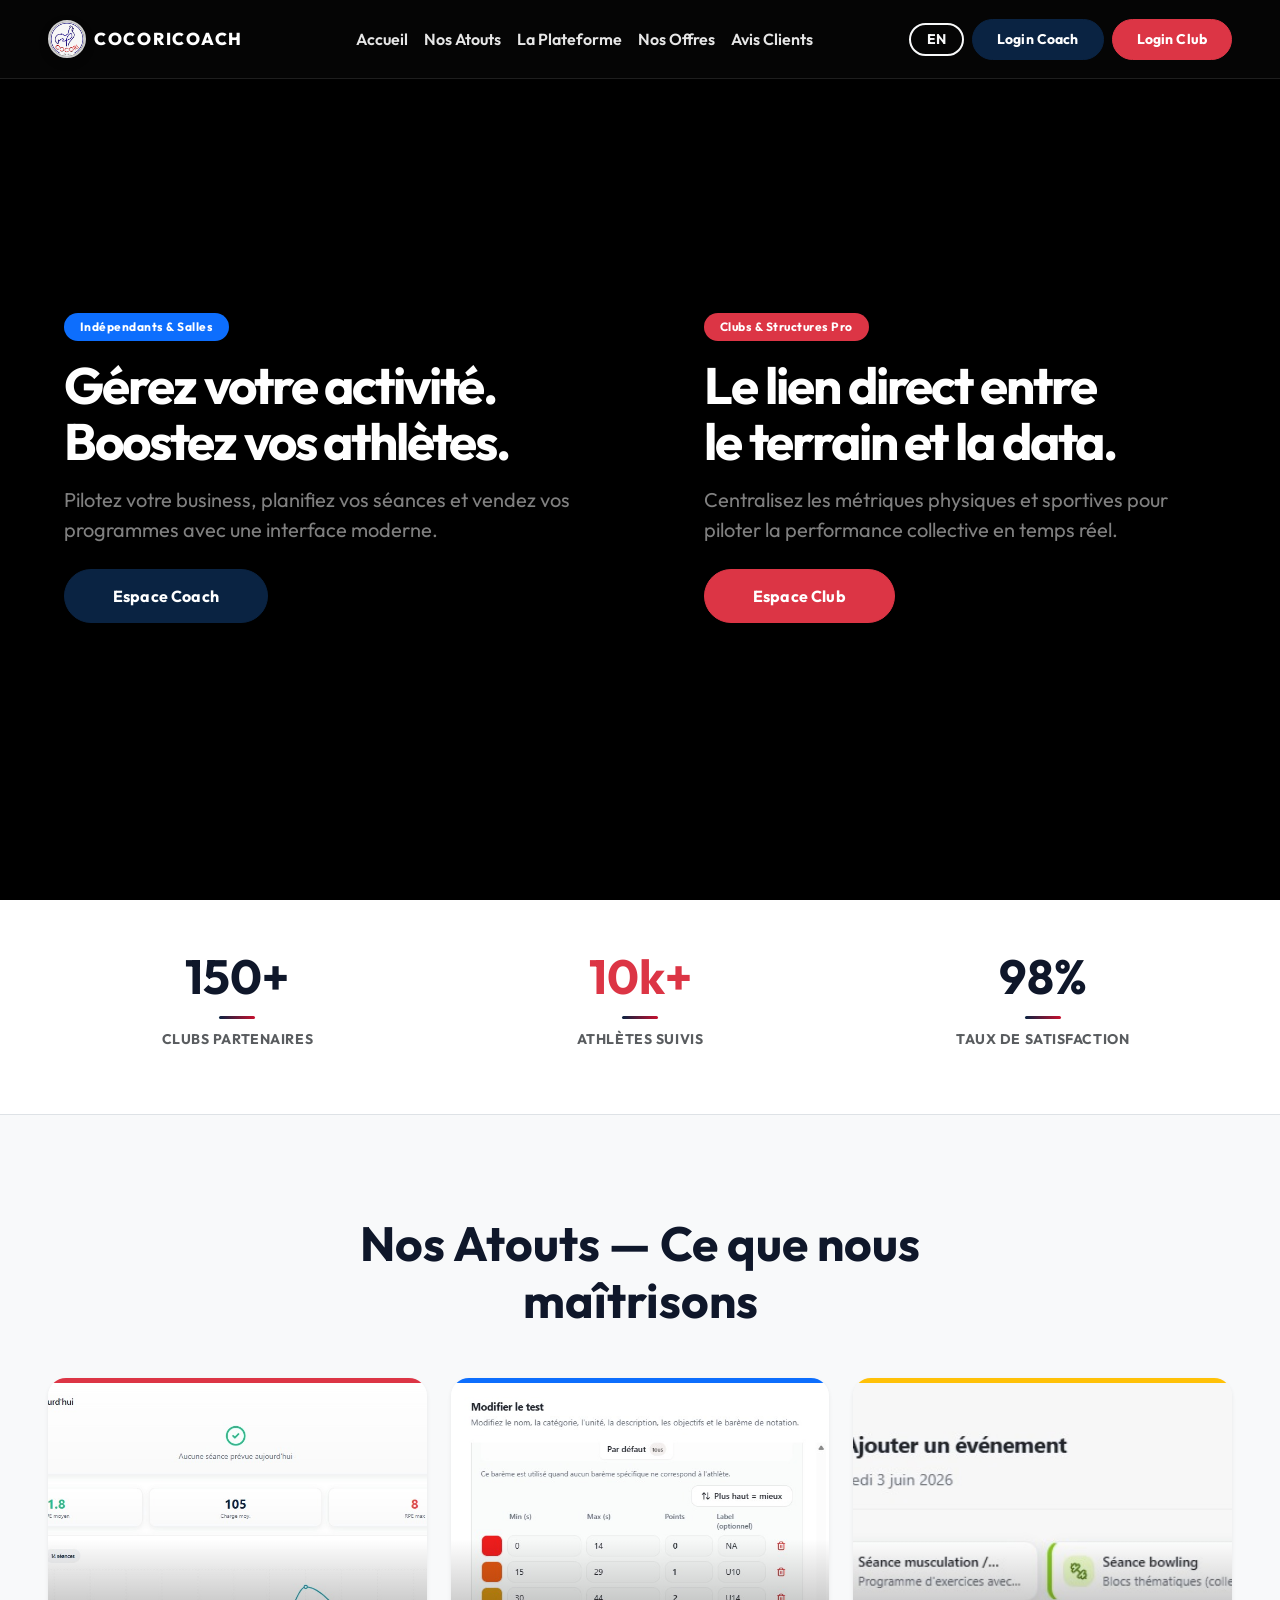
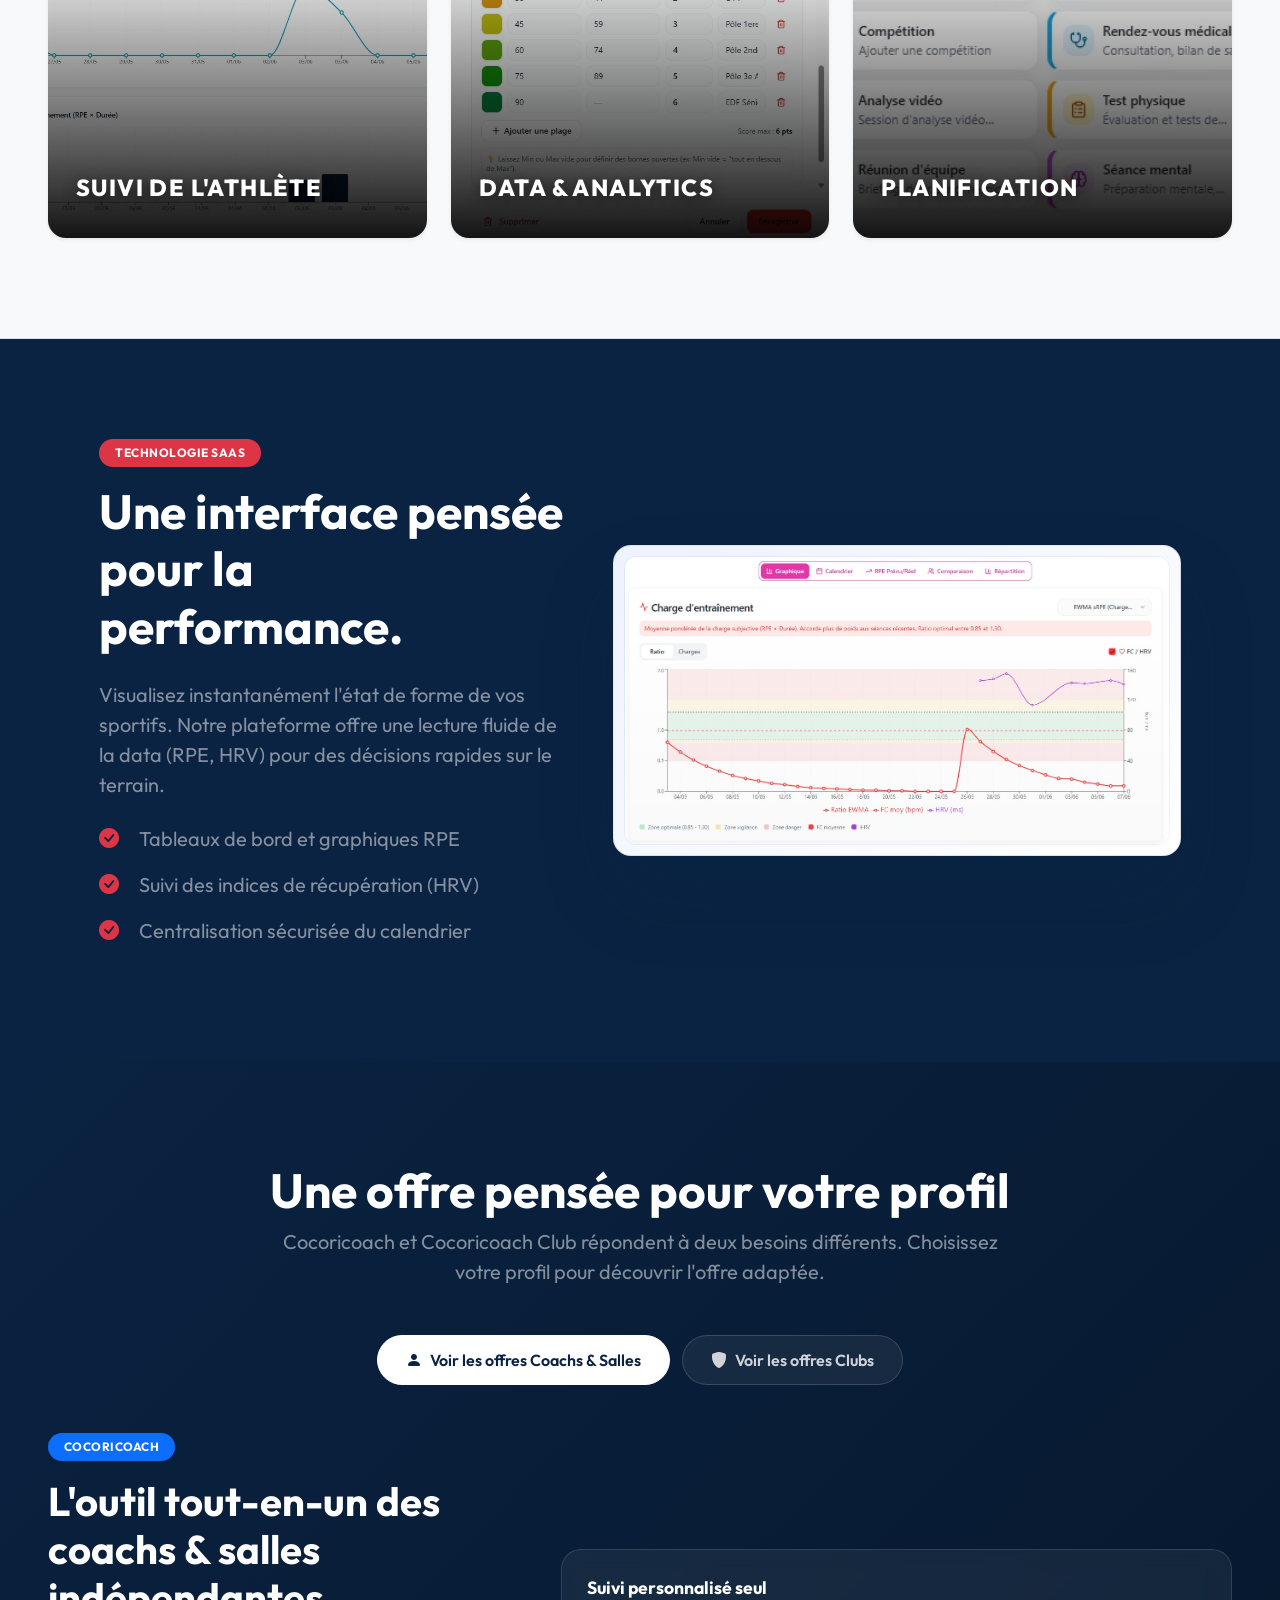
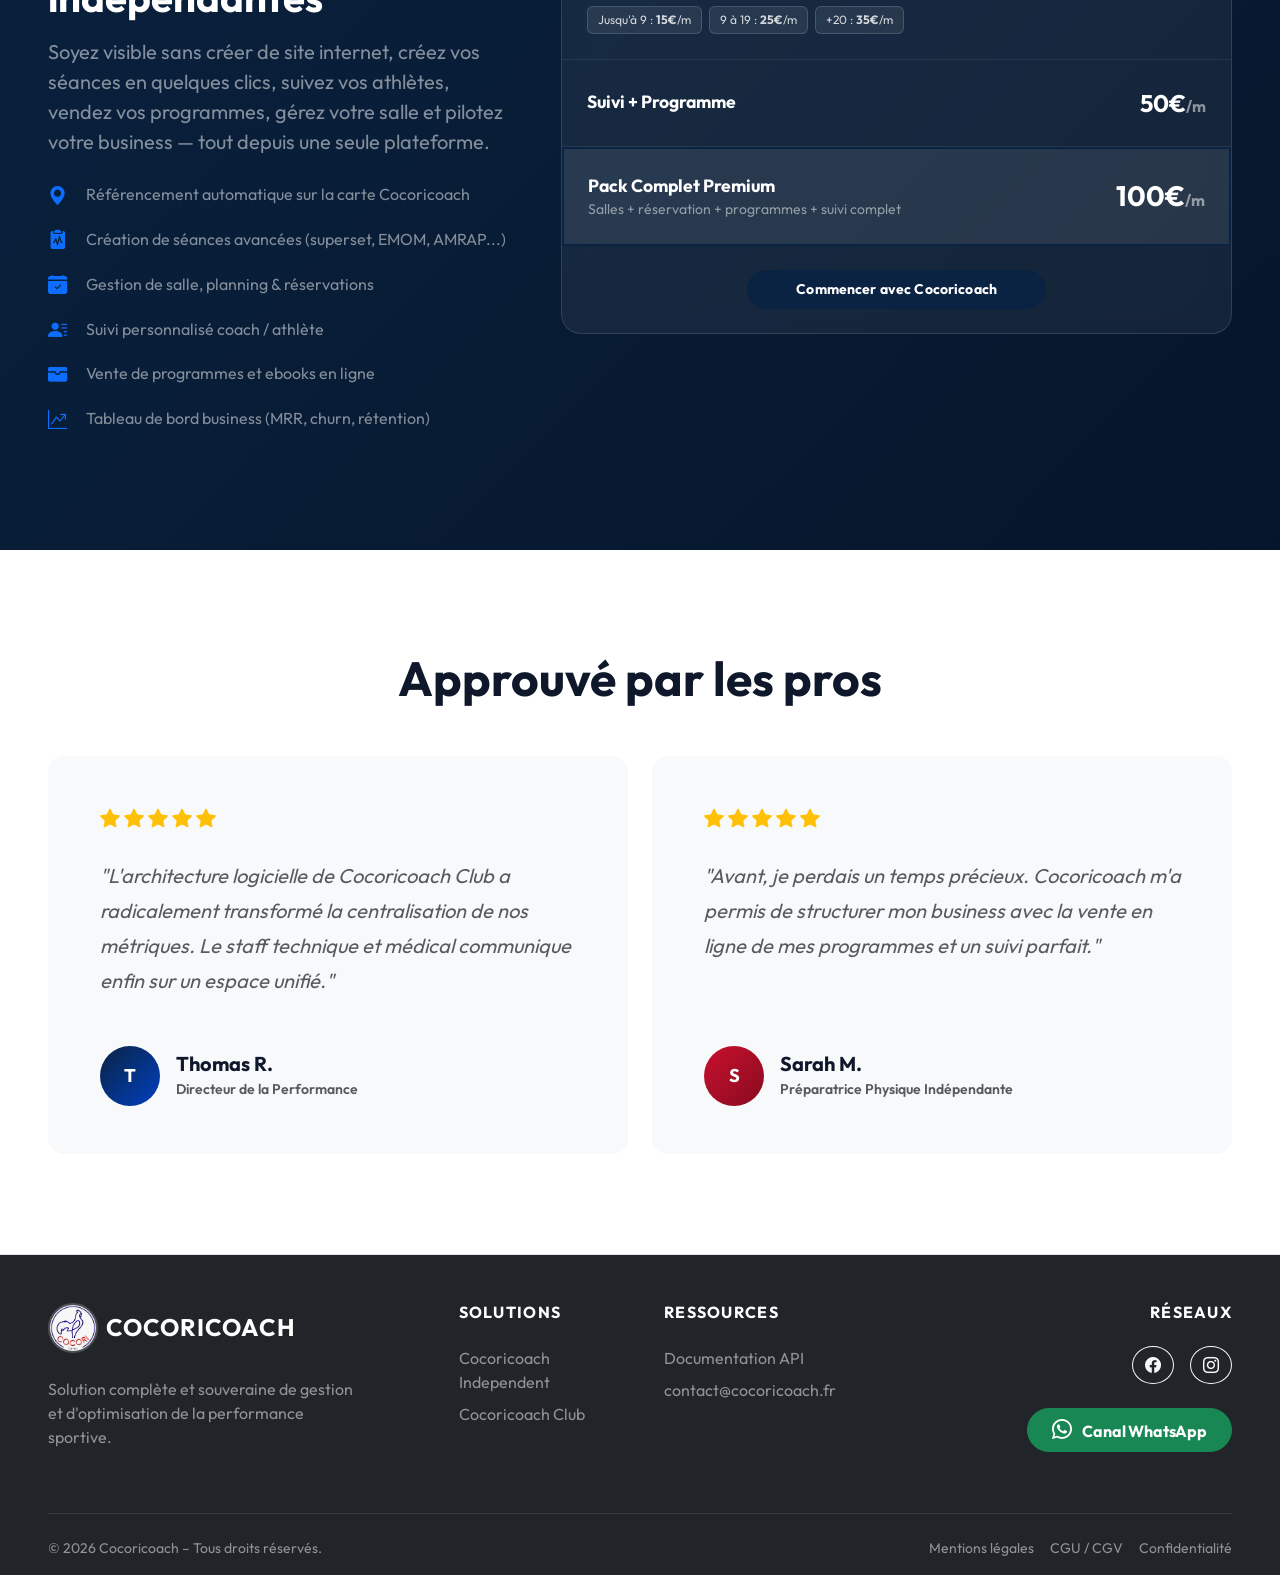
==== commit b7a50676: "police" ====
--- a/index.html
+++ b/index.html
@@ -220,7 +220,7 @@
             class="display-5 fw-bold text-primary-dark"
             data-i18n="expertise-title"
           >
-            Nos Domaines d'Expertise
+            Nos Atouts — Ce que nous maîtrisons
           </h2>
         </div>
         <div class="row g-4 justify-content-center">
--- a/Cocoricoach.css
+++ b/Cocoricoach.css
@@ -1,11 +1,12 @@
 /* ============ ARCHITECTURE SAAS PREMIUM ============ */
-@import url("https://fonts.googleapis.com/css2?family=Inter:wght@300;400;500;600;700;800&display=swap");
+@import url("https://fonts.googleapis.com/css2?family=Outfit:wght@300;400;500;600;700;800;900&family=Inter:wght@400;500;600&display=swap");
 
 :root {
   --primary-blue: #0a2342;
   --primary-red: #c8102e;
   --primary-dark: #0f172a;
-  --font-main: "Inter", sans-serif;
+  --font-main: "Outfit", "Inter", sans-serif;
+  --font-display: "Outfit", sans-serif;
   --transition-smooth: all 0.3s ease;
 }
 
@@ -50,6 +51,15 @@
   background-color: #940c22 !important;
   transform: translateY(-2px);
   box-shadow: 0 8px 20px rgba(200, 16, 46, 0.2);
+}
+
+/* ============ BRAND TEXT (logo label) ============ */
+.brand-text {
+  font-family: var(--font-display);
+  font-weight: 800;
+  letter-spacing: 0.1em;
+  font-size: 1.08rem;
+  text-transform: uppercase;
 }
 
 /* ============ NAVBAR ============ */
@@ -123,7 +133,7 @@
   position: relative;
   z-index: 2;
   width: 100%;
-  padding: 0 10%;
+  padding: 76px 10% 40px;
   text-align: left;
 }
 
@@ -413,7 +423,7 @@
   }
   .portal-wing-content {
     text-align: center !important;
-    padding: 0 5%;
+    padding: 64px 5% 30px;
   }
   .portal-wing-content .d-flex {
     justify-content: center !important;
@@ -461,17 +471,24 @@
    AMÉLIORATIONS PREMIUM – PHASE OPTIMISATION
    ================================================================= */
 
-/* Hero full-screen (pages produits) — correction hauteur manquante */
+/* Hero full-screen (pages produits) — correction hauteur + centrage sous navbar */
 .fullscreen-hero-canvas {
   height: 100vh;
   min-height: 600px;
   background-color: #000;
 }
+.fullscreen-hero-canvas .container-fluid {
+  padding-top: 76px;
+}
 @media (max-width: 991px) {
   .fullscreen-hero-canvas {
     min-height: 100svh;
   }
-}
+  .fullscreen-hero-canvas .container-fluid {
+    padding-top: 64px;
+  }
+}
+
 
 /* Tracking-wider (footer) */
 .tracking-wider {
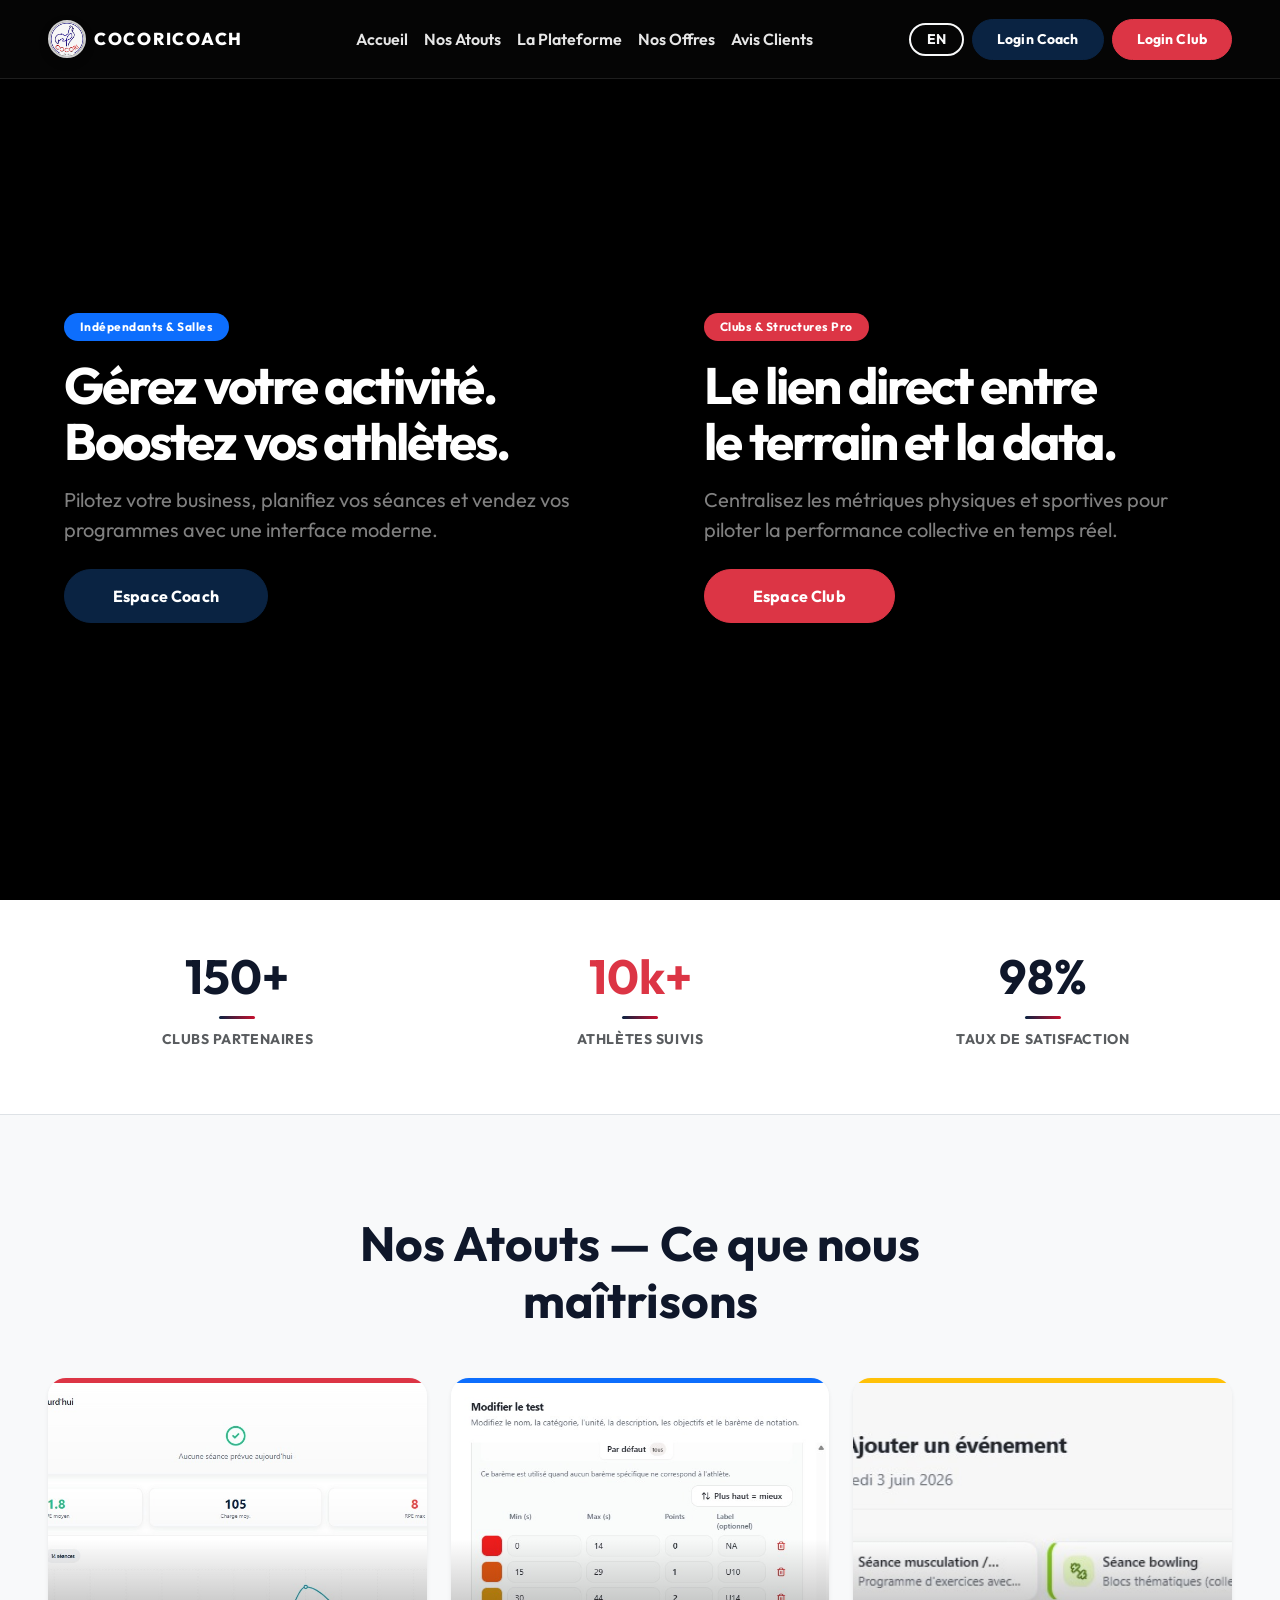
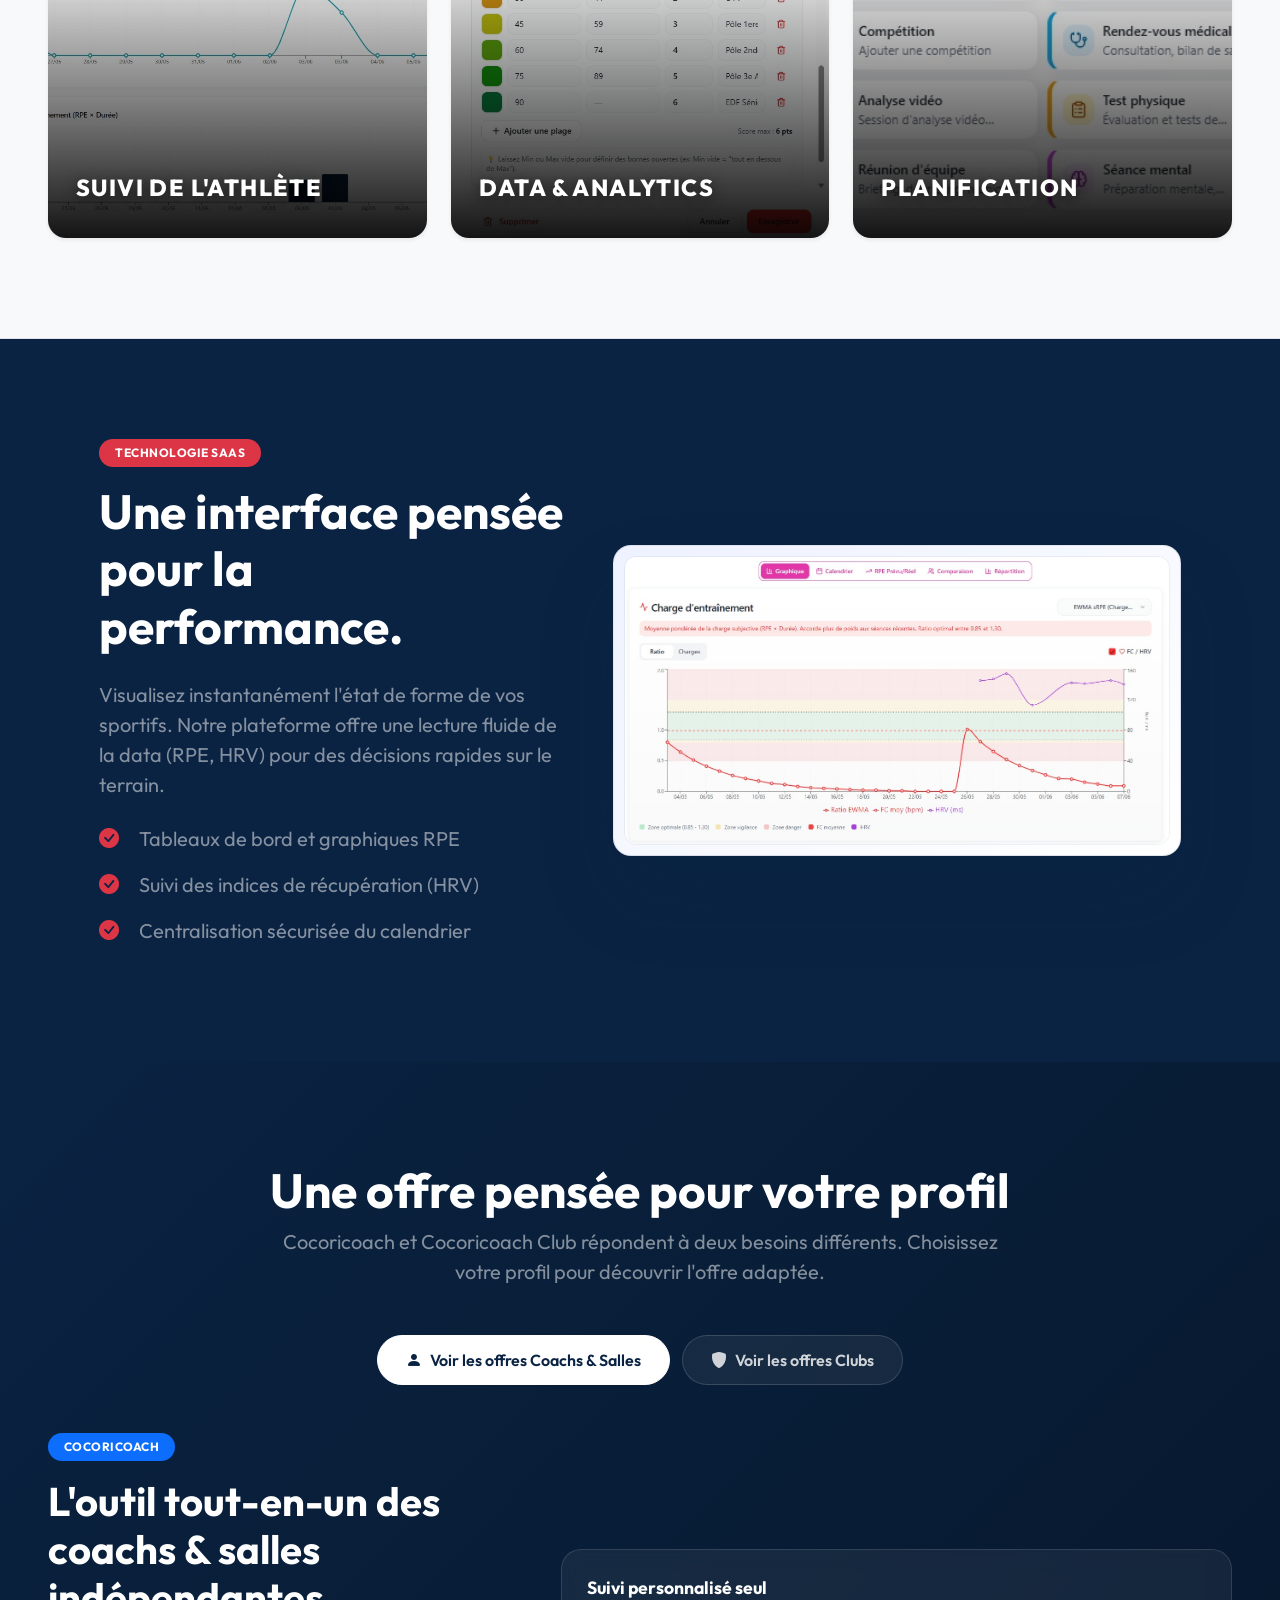
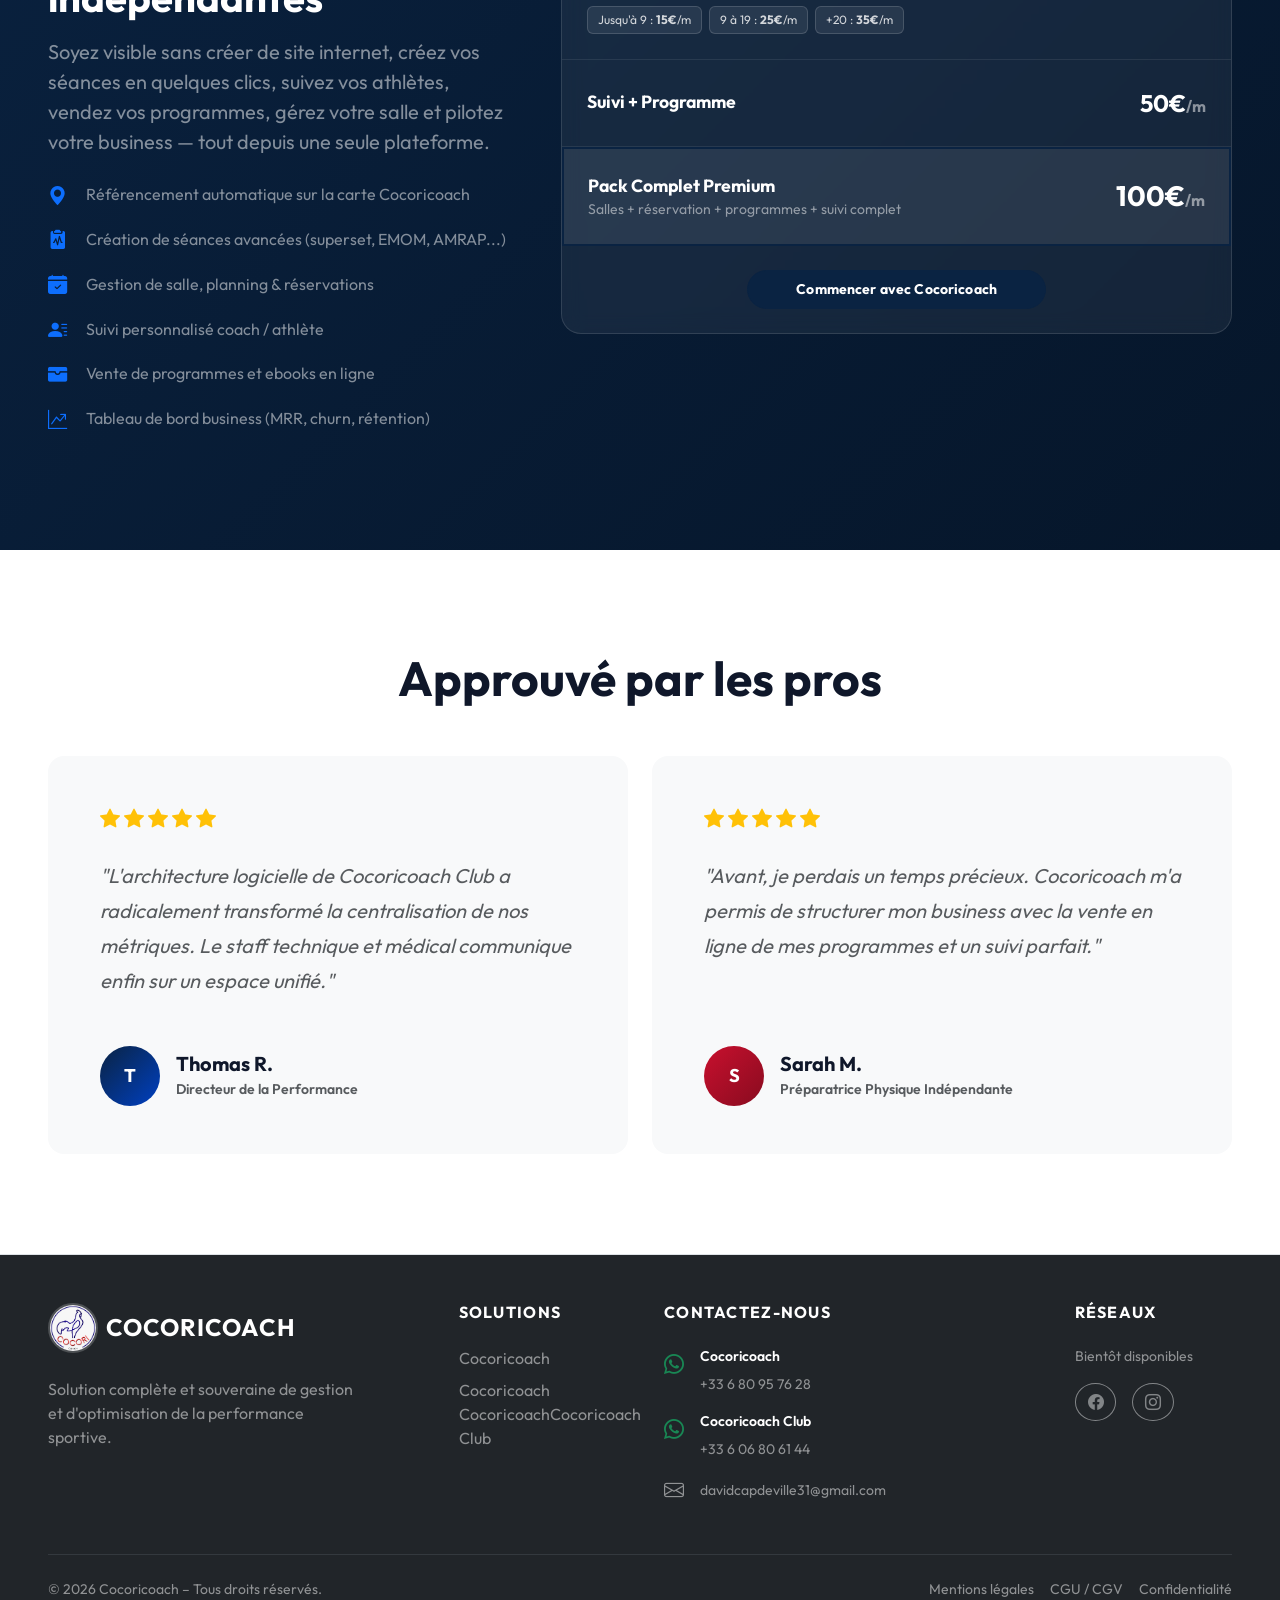
==== commit 782919d7: "final" ====
--- a/index.html
+++ b/index.html
@@ -3,7 +3,9 @@
   <head>
     <meta charset="UTF-8" />
     <meta name="viewport" content="width=device-width, initial-scale=1.0" />
+    <meta name="description" content="Cocoricoach — La solution SaaS de référence pour coachs, salles de sport et clubs professionnels. Gérez vos athlètes, planifiez vos séances et pilotez votre business depuis une seule plateforme." />
     <title>Cocoricoach – L'Élite de la Performance Sportive</title>
+    <link rel="icon" href="Cocoricoach_logo.jpeg" type="image/jpeg" />
     <link
       href="https://cdn.jsdelivr.net/npm/bootstrap@5.3.3/dist/css/bootstrap.min.css"
       rel="stylesheet"
@@ -38,6 +40,9 @@
           type="button"
           data-bs-toggle="collapse"
           data-bs-target="#navbarNav"
+          aria-controls="navbarNav"
+          aria-expanded="false"
+          aria-label="Ouvrir le menu"
         >
           <span class="navbar-toggler-icon"></span>
         </button>
@@ -86,15 +91,15 @@
             <a
               href="https://cocoricoach.com/"
               target="_blank"
+              rel="noopener noreferrer"
               class="btn btn-primary rounded-pill px-4 btn-france btn-sm fw-bold"
-              >Login Coach</a
-            >
+              >Login Coach</a>
             <a
               href="https://cocoricoachclub.com/auth"
               target="_blank"
+              rel="noopener noreferrer"
               class="btn btn-danger rounded-pill px-4 btn-sm fw-bold"
-              >Login Club</a
-            >
+              >Login Club</a>
           </div>
         </div>
       </div>
@@ -103,7 +108,7 @@
     <section id="accueil" class="portal-hero-container">
       <div class="portal-wing">
         <video playsinline autoplay muted loop class="portal-bg-video">
-          <source src="Video_Coach.mp4" type="video/mp4" />
+          <source src="Video2.mp4" type="video/mp4" />
         </video>
         <div class="overlay-dark"></div>
         <div class="portal-wing-content">
@@ -319,6 +324,7 @@
               <img
                 src="Images/dashboard-rpe.jpg"
                 class="img-fluid"
+                loading="lazy"
                 alt="Dashboard RPE Cocoricoach"
               />
             </div>
@@ -506,7 +512,9 @@
                   </div>
                   <div class="p-4 text-center">
                     <a
-                      href="#contact"
+                      href="https://wa.me/33680957628?text=Bonjour%2C%20je%20souhaite%20d%C3%A9marrer%20avec%20Cocoricoach"
+                      target="_blank"
+                      rel="noopener noreferrer"
                       class="btn btn-primary btn-france rounded-pill px-5 py-2 fw-bold"
                       data-i18n="pricing-coach-cta"
                       >Commencer avec Cocoricoach</a
@@ -591,7 +599,9 @@
                     <i class="bi bi-trophy-fill"></i>
                   </div>
                   <p class="text-white-50 fs-5 mb-4 px-2">
-                    Tarification adaptée à la taille et aux besoins de votre structure. Contactez-nous pour recevoir une offre personnalisée.
+                    Tarification adaptée à la taille et aux besoins de votre
+                    structure. Contactez-nous pour recevoir une offre
+                    personnalisée.
                   </p>
                   <ul
                     class="list-unstyled text-white-50 fs-6 mb-5 text-start mx-auto"
@@ -617,7 +627,9 @@
                     </li>
                   </ul>
                   <a
-                    href="#contact"
+                    href="https://wa.me/33606806144?text=Bonjour%2C%20je%20souhaite%20un%20devis%20pour%20Cocoricoach%20Club"
+                    target="_blank"
+                    rel="noopener noreferrer"
                     class="btn btn-danger rounded-pill px-5 py-3 fw-bold"
                     data-i18n="pricing-club-cta"
                     >Demander un devis structure</a
@@ -760,7 +772,7 @@
                   href="page-cocoricoach.html"
                   class="text-white-50 text-decoration-none"
                   data-i18n="footer-solutions-coach"
-                  >Cocoricoach Independent</a
+                  >Cocoricoach</
                 >
               </li>
               <li class="mb-2">
@@ -773,54 +785,42 @@
               </li>
             </ul>
           </div>
-          <div class="col-xl-2 col-md-4 col-sm-6">
-            <h6
-              class="fw-bold mb-4 text-uppercase tracking-wider text-white"
-              data-i18n="footer-resources-title"
-            >
-              Ressources
-            </h6>
-            <ul class="list-unstyled">
-              <li class="mb-2">
-                <a
-                  href="#"
-                  class="text-white-50 text-decoration-none"
-                  data-i18n="footer-resources-doc"
-                  >Documentation API</a
-                >
+          <div class="col-xl-4 col-md-6 col-sm-12">
+            <h6 class="fw-bold mb-4 text-uppercase tracking-wider text-white">Contactez-nous</h6>
+            <ul class="list-unstyled mb-0">
+              <li class="mb-3">
+                <div class="d-flex align-items-start gap-3">
+                  <i class="bi bi-whatsapp text-success fs-5 mt-1 flex-shrink-0"></i>
+                  <div>
+                    <div class="text-white small fw-semibold mb-1">Cocoricoach</div>
+                    <a href="https://wa.me/33680957628" target="_blank" rel="noopener noreferrer" class="text-white-50 text-decoration-none small">+33 6 80 95 76 28</a>
+                  </div>
+                </div>
               </li>
-              <li class="mb-2">
-                <a
-                  href="mailto:contact@cocoricoach.fr"
-                  class="text-white-50 text-decoration-none"
-                  >contact@cocoricoach.fr</a
-                >
+              <li class="mb-3">
+                <div class="d-flex align-items-start gap-3">
+                  <i class="bi bi-whatsapp text-success fs-5 mt-1 flex-shrink-0"></i>
+                  <div>
+                    <div class="text-white small fw-semibold mb-1">Cocoricoach Club</div>
+                    <a href="https://wa.me/33606806144" target="_blank" rel="noopener noreferrer" class="text-white-50 text-decoration-none small">+33 6 06 80 61 44</a>
+                  </div>
+                </div>
+              </li>
+              <li>
+                <div class="d-flex align-items-center gap-3">
+                  <i class="bi bi-envelope text-white-50 fs-5 flex-shrink-0"></i>
+                  <a href="mailto:davidcapdeville31@gmail.com" class="text-white-50 text-decoration-none small">davidcapdeville31@gmail.com</a>
+                </div>
               </li>
             </ul>
           </div>
-          <div class="col-xl-4 col-md-4 col-sm-12 text-xl-end">
-            <h6
-              class="fw-bold mb-4 text-uppercase tracking-wider text-white"
-              data-i18n="footer-networks-title"
-            >
-              Réseaux
-            </h6>
-            <div class="d-flex gap-3 mb-4 justify-content-xl-end">
-              <a href="#" class="btn btn-outline-light rounded-circle"
-                ><i class="bi bi-facebook"></i
-              ></a>
-              <a href="#" class="btn btn-outline-light rounded-circle"
-                ><i class="bi bi-instagram"></i
-              ></a>
-            </div>
-            <a
-              href="https://wa.me/33600000000"
-              target="_blank"
-              class="btn btn-success rounded-pill px-4 fw-bold"
-            >
-              <i class="bi bi-whatsapp me-2 fs-5"></i
-              ><span data-i18n="footer-whatsapp"> Canal WhatsApp</span>
-            </a>
+          <div class="col-xl-2 col-md-2 col-sm-6">
+            <h6 class="fw-bold mb-4 text-uppercase tracking-wider text-white" data-i18n="footer-networks-title">Réseaux</h6>
+            <p class="text-white-50 small mb-3">Bientôt disponibles</p>
+            <div class="d-flex gap-3">
+              <span class="btn btn-outline-light rounded-circle footer-social-placeholder"><i class="bi bi-facebook"></i></span>
+              <span class="btn btn-outline-light rounded-circle footer-social-placeholder"><i class="bi bi-instagram"></i></span>
+            </div>
           </div>
         </div>
         <hr class="border-secondary opacity-25" />
--- a/Cocoricoach.css
+++ b/Cocoricoach.css
@@ -398,6 +398,11 @@
 .hover-white:hover {
   color: white !important;
 }
+.footer-social-placeholder {
+  opacity: 0.45;
+  pointer-events: none;
+  cursor: default;
+}
 
 /* ============ MEDIA QUERIES (MOBILES & TABLETTES) ============ */
 @media (max-width: 991px) {
@@ -566,6 +571,38 @@
   margin: 10px auto 10px;
 }
 
+/* ============ FEATURE MINI-CARDS (grille 4 captures) ============ */
+.feature-mini-mockup {
+  background: linear-gradient(145deg, #eef2ff, #ffffff);
+  border: 1px solid rgba(10, 35, 66, 0.1);
+  border-radius: 14px;
+  padding: 8px 8px 12px;
+  box-shadow: 0 8px 24px rgba(10, 35, 66, 0.08);
+  transition: var(--transition-smooth);
+  text-align: center;
+  height: 100%;
+}
+.feature-mini-mockup:hover {
+  transform: translateY(-5px);
+  box-shadow: 0 18px 42px rgba(10, 35, 66, 0.14);
+  border-color: rgba(10, 35, 66, 0.18);
+}
+.feature-mini-mockup img {
+  border-radius: 8px;
+  width: 100%;
+  display: block;
+  margin-bottom: 10px;
+}
+.feature-mini-label {
+  font-size: 0.72rem;
+  font-weight: 700;
+  text-transform: uppercase;
+  letter-spacing: 0.08em;
+  color: var(--primary-dark);
+  margin: 0;
+  opacity: 0.75;
+}
+
 /* ============ BOUTON LOGIN – ÉPAISSEUR PREMIUM ============ */
 .btn-france,
 .btn-danger {
